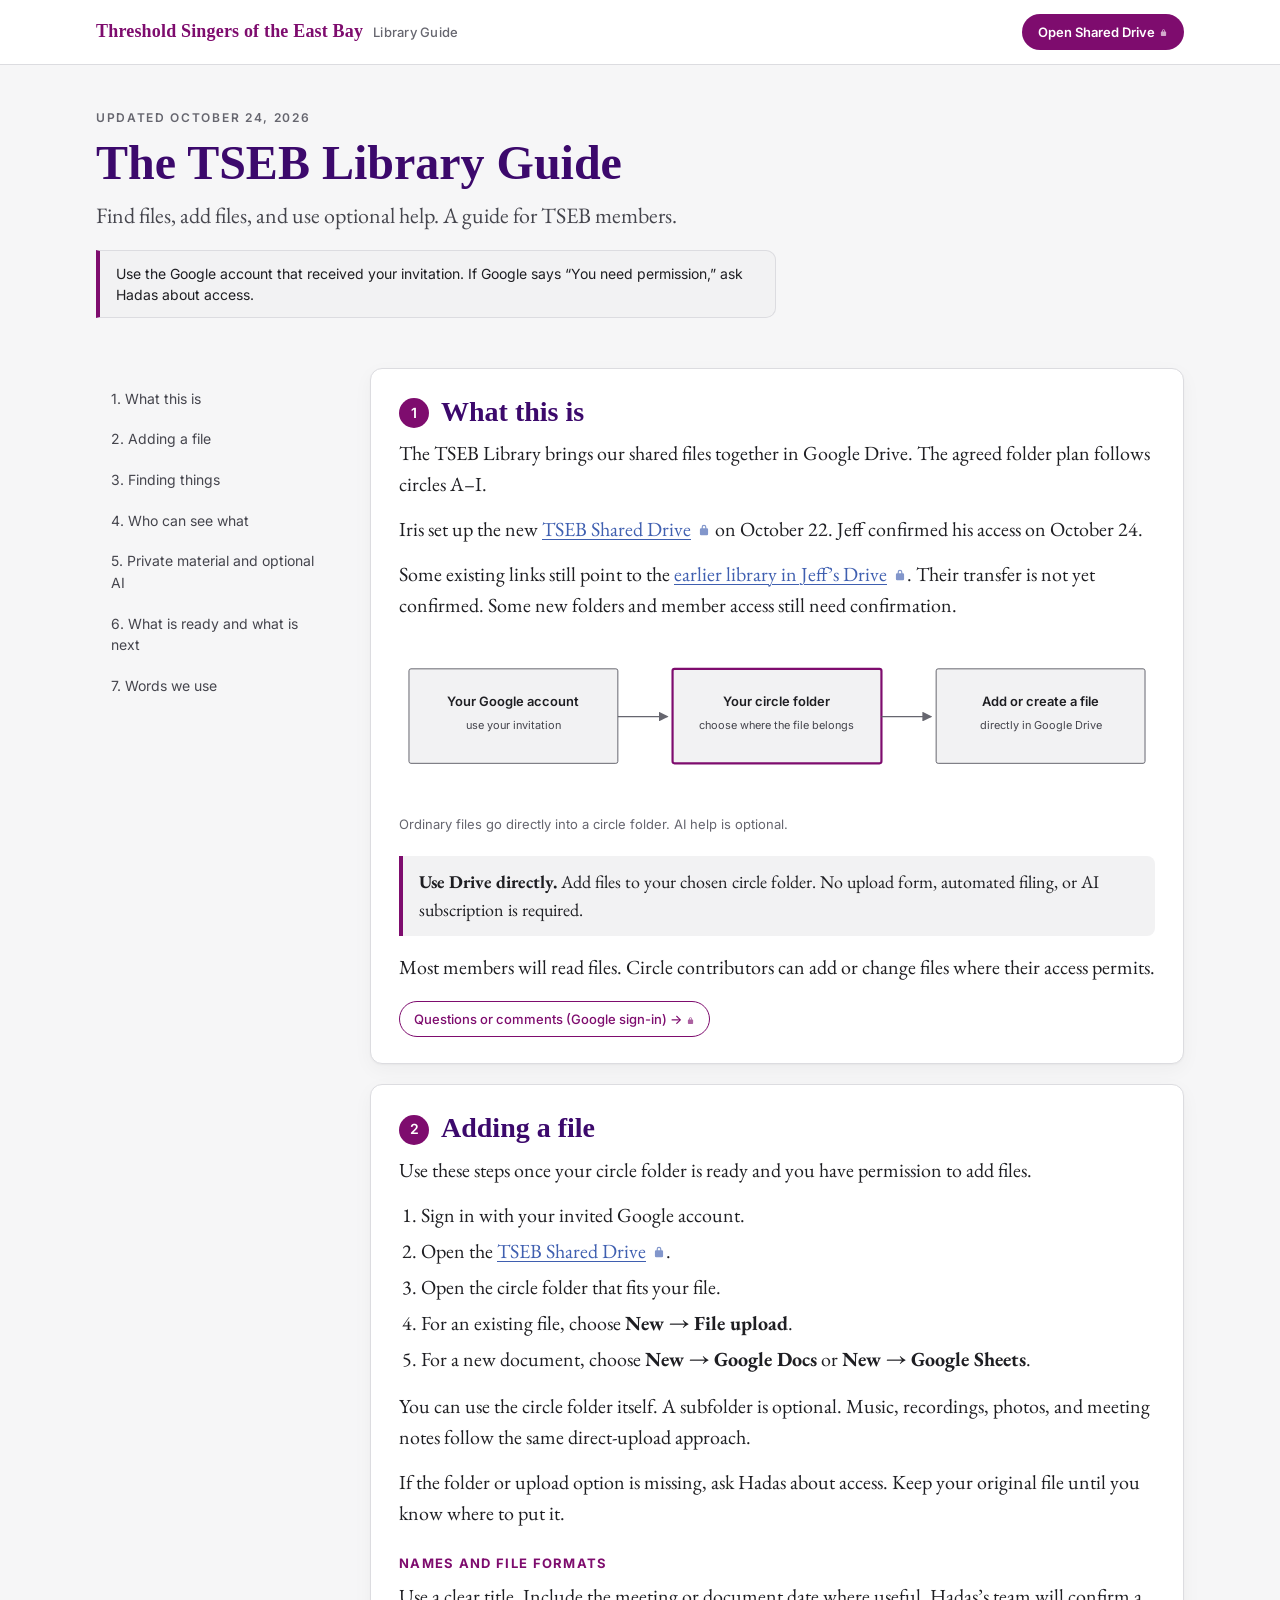
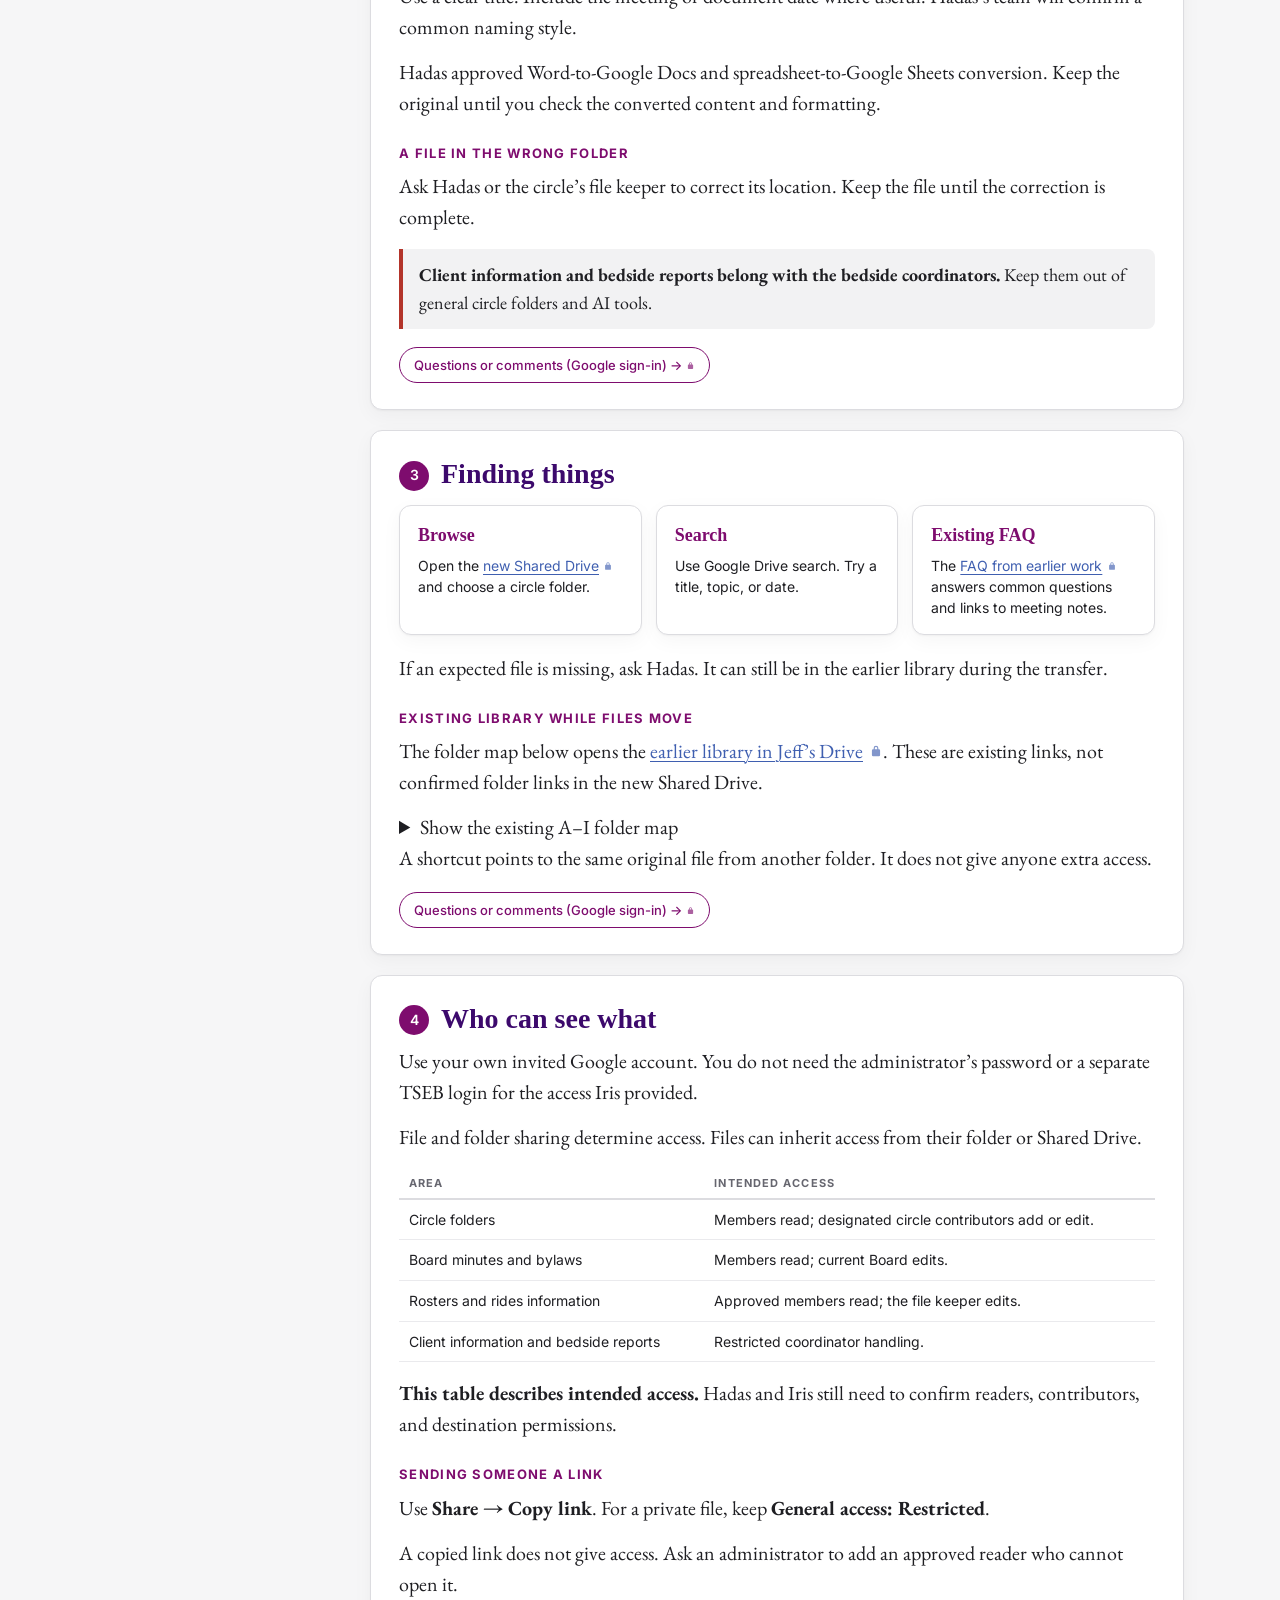
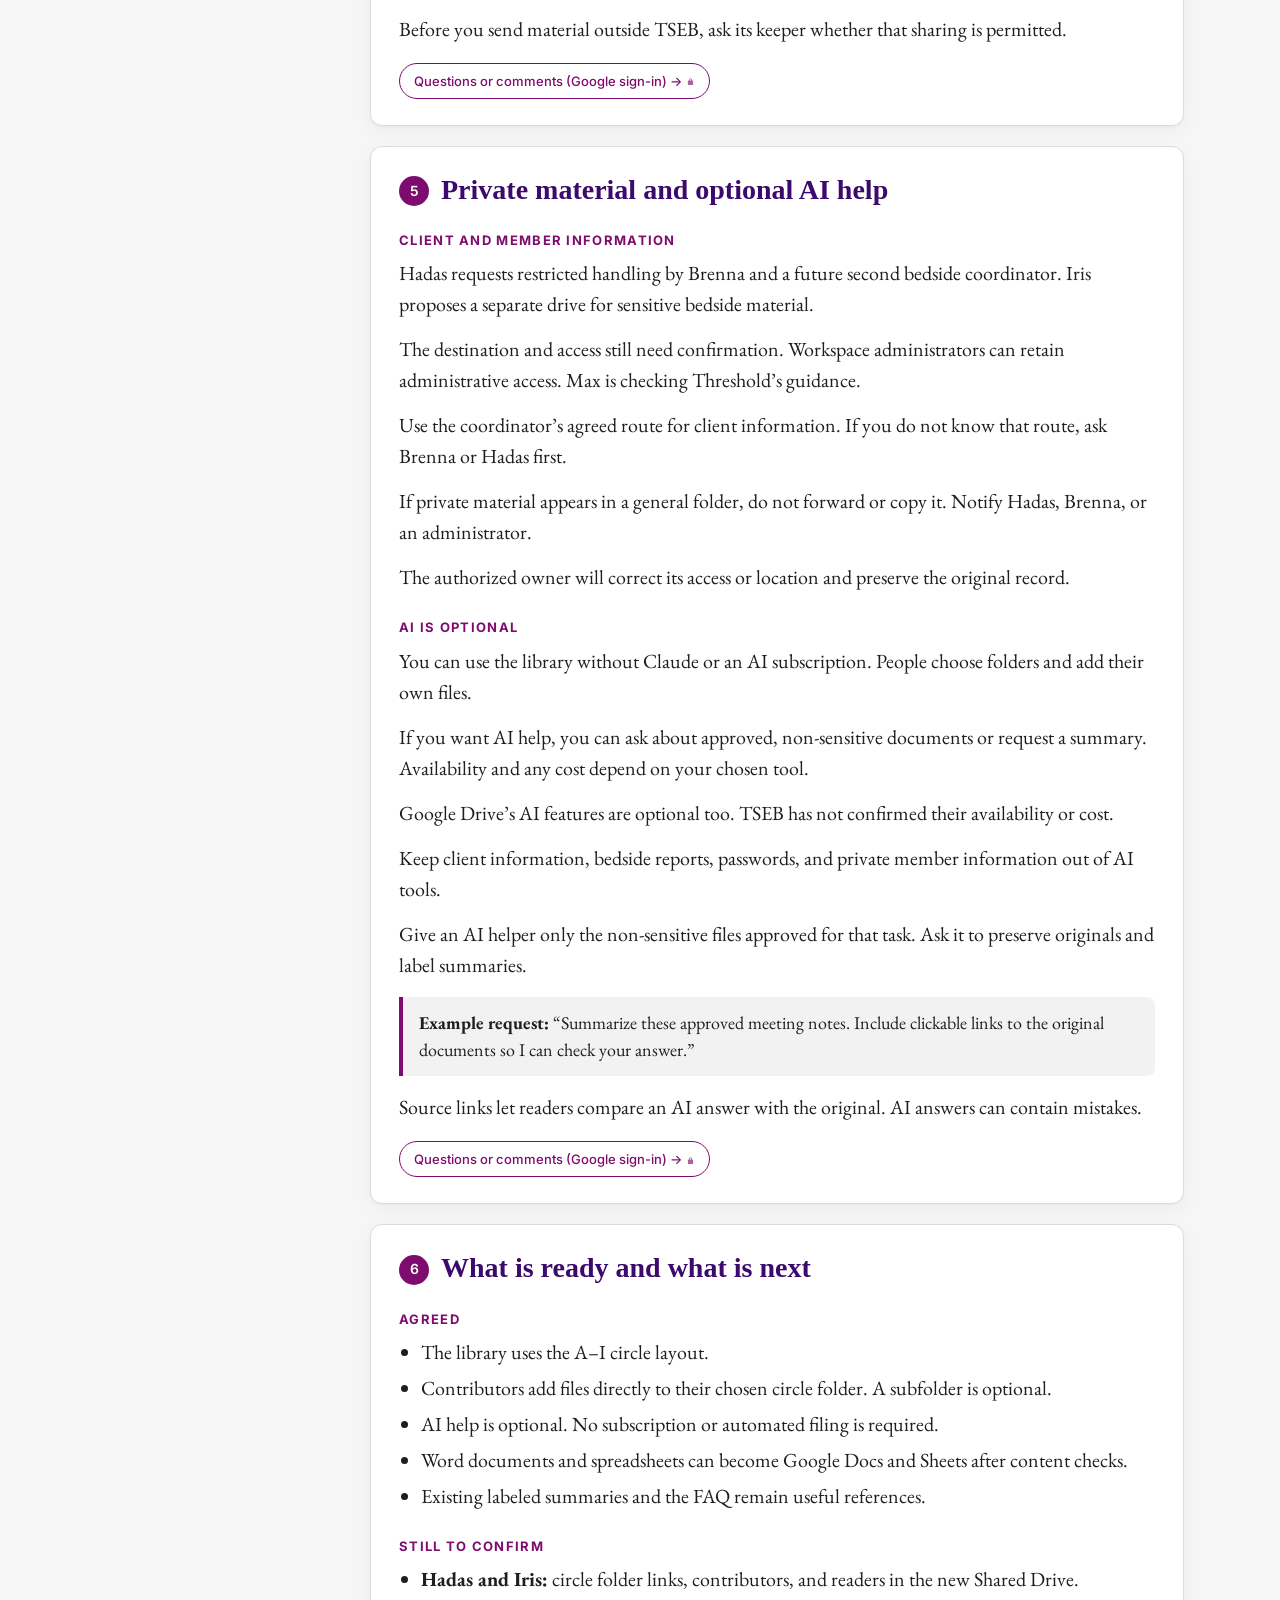
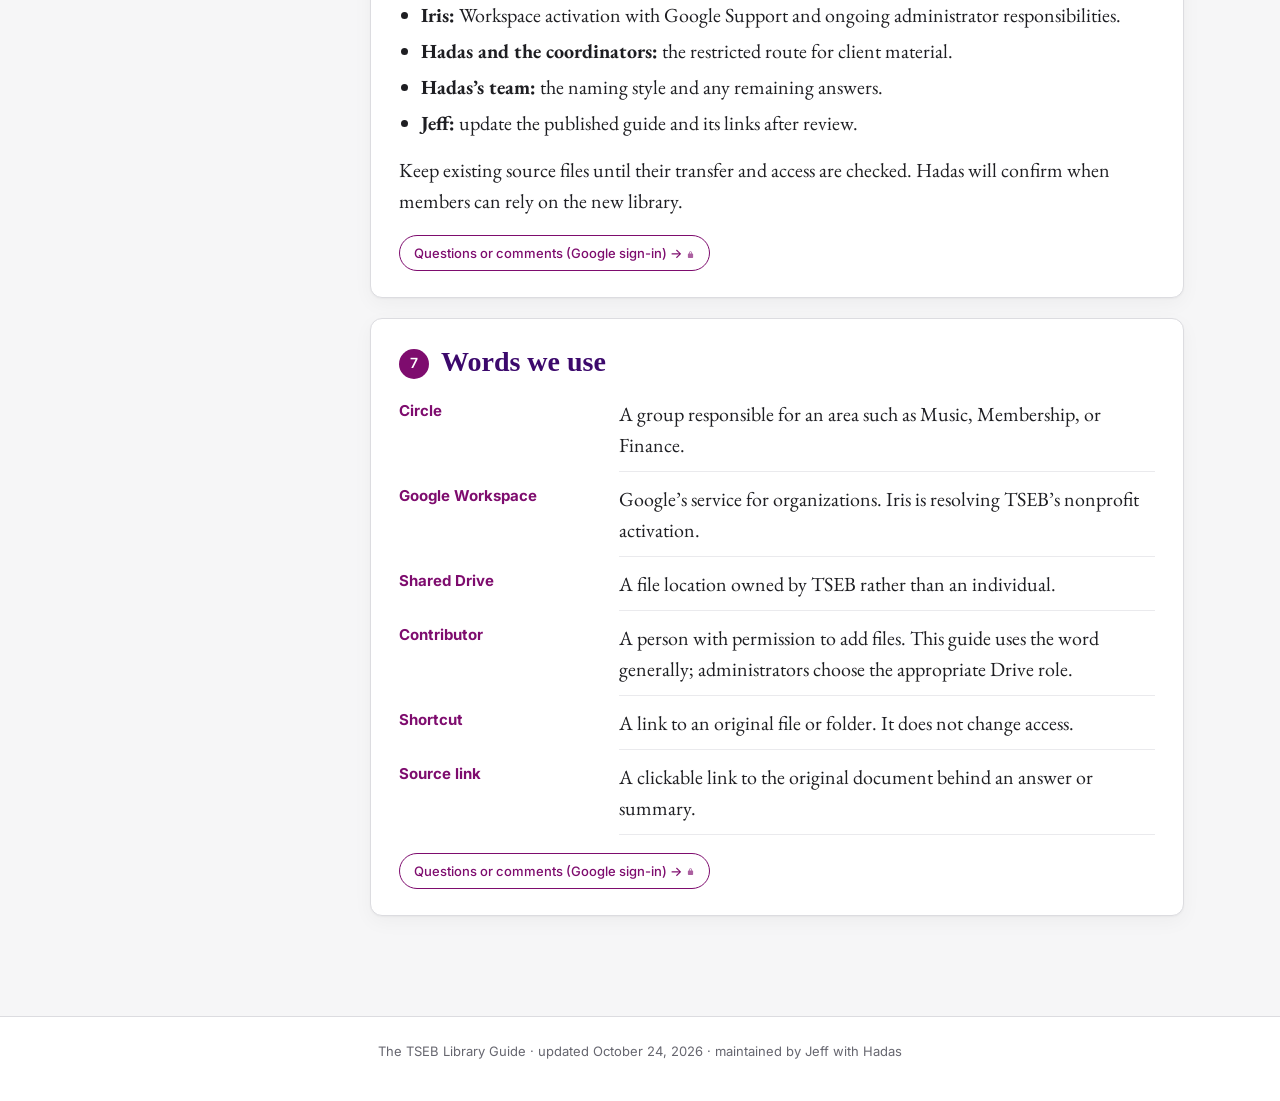
==== guide/index.html @ ace52e23 "docs: make TSEB library AI optional" ====
<!doctype html>
<html lang="en">
<head>
<meta charset="utf-8">
<meta name="viewport" content="width=device-width, initial-scale=1">
<title>The TSEB Library Guide</title>
<meta name="description" content="How the Threshold Singers of the East Bay file library is organized, shared and looked after. Plain-English guide for volunteers.">
<meta name="theme-color" content="#7E0C6E">
<link rel="preconnect" href="https://fonts.googleapis.com">
<link rel="preconnect" href="https://fonts.gstatic.com" crossorigin>
<link href="https://fonts.googleapis.com/css2?family=EB+Garamond:ital,wght@0,400;0,500;0,600;1,400&family=Inter:wght@400;500;600;700&display=swap" rel="stylesheet">
<style>
:root{
  --paper:#F6F6F7; --card:#FFFFFF; --paper-2:#F2F2F3; --paper-3:#E6E6E9;
  --ink:#1E1E22; --ink-soft:#45454D; --ink-faint:#66666F; --title:#3C096C;
  --rule:#DCDCE0; --rule-soft:#EAEAED;
  --accent:#7E0C6E; --accent-deep:#3C096C; --on-accent:#FFFFFF;
  --link:#3F5FB0; --warning:#B3342A;
  --sage:#3F6B4C; --amber:#8A6418; --blue:#4A66A8;
  --head:'Georgia','Times New Roman',serif; --body:'EB Garamond',Garamond,Georgia,serif; --sans:'Inter',system-ui,sans-serif;
  --mono:ui-monospace,SFMono-Regular,Menlo,Consolas,monospace;
  --shadow:0 1px 2px rgba(0,0,0,.04),0 6px 20px rgba(0,0,0,.04);
}
@media (prefers-color-scheme: dark){
  :root:not([data-theme="light"]){
    --paper:#121214; --card:#1B1B1E; --paper-2:#242428; --paper-3:#2E2E33;
    --ink:#ECECEE; --ink-soft:#C6C6CC; --ink-faint:#9E9EA7; --title:#EBC3E3;
    --rule:#36363C; --rule-soft:#2A2A2F;
    --accent:#D68AC9; --accent-deep:#EBB5E2; --on-accent:#121214;
    --link:#9DB5F0; --warning:#F08A7E;
    --sage:#8FB79B; --amber:#E0B565; --blue:#9DB5F0;
    --shadow:0 1px 2px rgba(0,0,0,.3),0 6px 20px rgba(0,0,0,.25);
  }
}
*{box-sizing:border-box}
html{scroll-behavior:smooth}
body{margin:0;background:var(--paper);color:var(--ink);font-family:var(--body);font-size:20px;line-height:1.55}
a{color:var(--link);text-underline-offset:3px;text-decoration-thickness:1px}
a:hover{color:var(--accent)}
header.top{background:var(--card);border-bottom:1px solid var(--rule)}
.bar{max-width:1120px;margin:0 auto;padding:14px 16px;display:flex;align-items:center;justify-content:space-between;gap:12px}
.mark{font-family:var(--head);font-weight:700;font-size:18px;color:var(--accent);letter-spacing:.01em}
.mark span{font-family:var(--sans);font-weight:500;font-size:13px;color:var(--ink-faint);margin-left:10px;letter-spacing:.02em}
.pillbtn{white-space:nowrap;font-family:var(--sans);font-size:13px;font-weight:600;color:var(--on-accent)!important;background:var(--accent);padding:8px 16px;border-radius:50px;text-decoration:none}
.pillbtn:hover{background:var(--accent-deep)}
.hero{max-width:1120px;margin:0 auto;padding:44px 16px 34px}
.eyebrow{font-family:var(--sans);font-size:12px;letter-spacing:.14em;text-transform:uppercase;color:var(--ink-faint);font-weight:600}
h1{font-family:var(--head);font-weight:700;font-size:clamp(32px,5.5vw,48px);margin:8px 0 10px;line-height:1.12;color:var(--title)}
.lede{font-size:22px;color:var(--ink-soft);max-width:660px;margin:0}
.wrap{max-width:1120px;margin:0 auto;padding:0 16px;display:grid;grid-template-columns:minmax(0,1fr);gap:28px}
@media (min-width:960px){.wrap{grid-template-columns:230px minmax(0,1fr);gap:44px}}
nav.toc{font-family:var(--sans);font-size:14px}
@media (min-width:960px){nav.toc{position:sticky;top:20px;align-self:start;padding-top:8px}}
nav.toc ol{list-style:none;margin:0;padding:0}
nav.toc li a{display:block;padding:7px 12px;color:var(--ink-soft);text-decoration:none;border-radius:6px;border-left:3px solid transparent}
nav.toc li a:hover{background:var(--paper-2);color:var(--accent)}
main{min-width:0;padding-bottom:80px}
section{background:var(--card);border:1px solid var(--rule);border-radius:12px;padding:26px 28px 14px;margin:0 0 20px;box-shadow:var(--shadow)}
@media (max-width:600px){section{padding:20px 18px 10px}}
h2{font-family:var(--head);font-weight:700;font-size:28px;margin:0 0 10px;line-height:1.2;color:var(--title)}
h2 .num{display:inline-flex;align-items:center;justify-content:center;width:30px;height:30px;border-radius:50%;background:var(--accent);color:var(--on-accent);font-family:var(--sans);font-size:14px;font-weight:600;margin-right:12px;vertical-align:3px}
h3{font-family:var(--sans);font-size:13px;letter-spacing:.1em;text-transform:uppercase;color:var(--accent);margin:24px 0 8px;font-weight:700}
p{margin:0 0 14px}
ul,ol.steps{margin:0 0 16px;padding-left:22px}
li{margin:5px 0}
b{color:var(--ink)}
.note{background:var(--paper-2);border-left:4px solid var(--accent);border-radius:0 8px 8px 0;padding:12px 16px;margin:16px 0;font-size:18px}
.note.warn{border-left-color:var(--warning);background:var(--paper-2)}
.signin{font-family:var(--sans);font-size:14px;line-height:1.5;background:var(--paper-2);border:1px solid var(--rule);border-left:4px solid var(--accent);border-radius:0 10px 10px 0;padding:12px 16px;margin:16px 0}
.signin b{color:var(--accent)}
.hero .signin{max-width:680px}
.feedback{font-family:var(--sans);font-size:13px;margin:18px 0 12px}
.feedback a{display:inline-block;border:1px solid var(--accent);padding:7px 14px;border-radius:50px;text-decoration:none;color:var(--accent);background:transparent;font-weight:500}
.feedback a:hover{background:var(--accent);color:var(--on-accent)}
figure{margin:18px 0 22px}
figure svg{width:100%;height:auto;display:block}
figcaption{font-family:var(--sans);font-size:13px;color:var(--ink-faint);margin-top:6px}
svg .box{fill:var(--paper-2);stroke:var(--ink-faint);stroke-width:1}
svg .box.accent{fill:var(--paper-2);stroke:var(--accent);stroke-width:2.2}
svg .box.lock{fill:var(--paper-2);stroke:var(--warning);stroke-width:2}
svg .box.future{fill:var(--card);stroke:var(--ink-faint);stroke-dasharray:5 4}
svg .t{font-family:var(--sans);font-size:13px;fill:var(--ink)}
svg .t.b{font-weight:600}
svg .t.s{font-size:11px;fill:var(--ink-soft)}
svg .line{stroke:var(--ink-faint);stroke-width:1.4;fill:none}
svg .line.dash{stroke-dasharray:4 4}
svg .arrowhead{fill:var(--ink-faint)}
.table-wrap{overflow-x:auto;margin:10px 0 16px}
table{border-collapse:collapse;width:100%;font-family:var(--sans);font-size:14px;min-width:520px}
th{text-align:left;font-size:11px;letter-spacing:.1em;text-transform:uppercase;color:var(--ink-faint);border-bottom:2px solid var(--rule);padding:8px 10px 6px;font-weight:700}
td{border-bottom:1px solid var(--rule-soft);padding:9px 10px;vertical-align:top}
.pill{display:inline-block;font-family:var(--sans);font-size:11px;font-weight:600;padding:3px 10px;border-radius:999px;background:var(--paper-2);border:1px solid currentColor;white-space:nowrap}
.pill.done{color:var(--sage)} .pill.open{color:var(--amber)} .pill.next{color:var(--blue)}
.cards{display:grid;grid-template-columns:repeat(auto-fill,minmax(220px,1fr));gap:14px;margin:14px 0 18px}
.card{border:1px solid var(--rule);background:var(--card);padding:16px 18px;border-radius:12px;font-family:var(--sans);font-size:14px;line-height:1.5;box-shadow:var(--shadow)}
.card b{display:block;font-family:var(--head);font-weight:700;font-size:18px;margin-bottom:6px;color:var(--accent)}
.card a{word-break:break-word}
dl.gloss{margin:0;display:grid;grid-template-columns:1fr;gap:2px 20px}
@media (min-width:700px){dl.gloss{grid-template-columns:200px 1fr}}
dl.gloss dt{font-family:var(--sans);font-weight:700;font-size:15px;padding-top:10px;color:var(--accent)}
dl.gloss dd{margin:0;padding:0 0 10px;border-bottom:1px solid var(--rule-soft)}
@media (min-width:700px){dl.gloss dd{padding-top:10px}}
.fmap{list-style:none;padding:0;margin:0 0 16px}
.fmap li{padding:10px 0;border-bottom:1px solid var(--rule-soft)}
.fmap .kids{font-family:var(--sans);font-size:13px;color:var(--ink-faint);margin-top:5px;line-height:1.8}
@media (max-width:959px){.mark span{display:none}nav.toc ol{display:flex;gap:6px;overflow-x:auto;padding-bottom:6px}nav.toc li a{white-space:nowrap;border:1px solid var(--rule);background:var(--card);border-radius:50px;padding:6px 14px}}
footer{border-top:1px solid var(--rule);background:var(--card);padding:24px 16px 40px;text-align:center;font-family:var(--sans);font-size:13px;color:var(--ink-faint)}
a[href*="drive.google.com"]::after,a[href*="docs.google.com"]::after{content:"";display:inline-block;width:.72em;height:.72em;margin-left:.3em;vertical-align:-.04em;background:currentColor;opacity:.65;-webkit-mask:url("data:image/svg+xml,%3Csvg xmlns='http://www.w3.org/2000/svg' viewBox='0 0 24 24'%3E%3Cpath d='M17 9h-1V7a4 4 0 0 0-8 0v2H7a2 2 0 0 0-2 2v8a2 2 0 0 0 2 2h10a2 2 0 0 0 2-2v-8a2 2 0 0 0-2-2zm-7-2a2 2 0 0 1 4 0v2h-4V7z'/%3E%3C/svg%3E") center/contain no-repeat;mask:url("data:image/svg+xml,%3Csvg xmlns='http://www.w3.org/2000/svg' viewBox='0 0 24 24'%3E%3Cpath d='M17 9h-1V7a4 4 0 0 0-8 0v2H7a2 2 0 0 0-2 2v8a2 2 0 0 0 2 2h10a2 2 0 0 0 2-2v-8a2 2 0 0 0-2-2zm-7-2a2 2 0 0 1 4 0v2h-4V7z'/%3E%3C/svg%3E") center/contain no-repeat}
.feedback a:hover::after{opacity:1}
details.script{border:1px solid var(--rule);border-left:4px solid var(--accent);border-radius:0 10px 10px 0;background:var(--paper-2);margin:12px 0 18px;font-family:var(--sans);font-size:15px;line-height:1.55}
details.script summary{cursor:pointer;padding:12px 16px;font-weight:600;color:var(--accent)}
details.script[open] summary{border-bottom:1px solid var(--rule)}
details.script .in{padding:4px 16px 14px}
details.script ol{padding-left:22px;margin:10px 0 14px}
.prompt{position:relative;background:var(--card);border:1px solid var(--rule);border-radius:8px;padding:14px 14px 12px;margin:8px 0 6px}
.prompt pre{margin:0;white-space:pre-wrap;word-wrap:break-word;font-family:var(--mono);font-size:13px;line-height:1.55;color:var(--ink)}
.copy{float:right;margin:0 0 6px 10px;font-family:var(--sans);font-size:12px;font-weight:600;color:var(--accent);background:transparent;border:1px solid var(--accent);border-radius:50px;padding:4px 12px;cursor:pointer}
.copy:hover{background:var(--accent);color:var(--on-accent)}
table{min-width:0}.draft-banner{background:var(--paper-2);border-bottom:2px solid var(--accent);padding:12px 16px;text-align:center;font-family:var(--sans);font-size:14px;line-height:1.5}
</style>
</head>
<body>
<header class="top"><div class="bar"><div class="mark">Threshold Singers of the East Bay<span>Library Guide</span></div><a class="pillbtn" href="https://drive.google.com/drive/folders/0AJCkSG7eGU1hUk9PVA">Open Shared Drive</a></div></header>
<div class="hero"><div class="eyebrow">Updated October 24, 2026</div><h1>The TSEB Library Guide</h1><p class="lede">Find files, add files, and use optional help. A guide for TSEB members.</p>
<p class="signin">Use the Google account that received your invitation. If Google says “You need permission,” ask Hadas about access.</p></div>
<div class="wrap"><nav class="toc" aria-label="Contents"><ol><li><a href="#what">1. What this is</a></li><li><a href="#add">2. Adding a file</a></li><li><a href="#find">3. Finding things</a></li><li><a href="#access">4. Who can see what</a></li><li><a href="#sensitive">5. Private material and optional AI</a></li><li><a href="#decisions">6. What is ready and what is next</a></li><li><a href="#words">7. Words we use</a></li></ol></nav><main>
<section id="what"><h2><span class="num">1</span>What this is</h2>
<p>The TSEB Library brings our shared files together in Google Drive. The agreed folder plan follows circles A–I.</p>
<p>Iris set up the new <a href="https://drive.google.com/drive/folders/0AJCkSG7eGU1hUk9PVA">TSEB Shared Drive</a> on October 22. Jeff confirmed his access on October 24.</p>
<p>Some existing links still point to the <a href="https://drive.google.com/drive/folders/1wiXzm1CPQGpaUWhbvn0Ks03SD0EMzbuI">earlier library in Jeff’s Drive</a>. Their transfer is not yet confirmed. Some new folders and member access still need confirmation.</p>
<figure><svg viewBox="0 0 760 170" role="img" aria-labelledby="member-flow-title"><title id="member-flow-title">Sign in with your invited Google account, choose your circle folder, then add a file directly.</title>
<defs><marker id="flow-arrow" viewBox="0 0 10 10" refX="9" refY="5" markerWidth="7" markerHeight="7" orient="auto"><path d="M0,0 L10,5 L0,10 z" class="arrowhead"/></marker></defs>
<rect class="box" x="10" y="30" width="210" height="95" rx="2"/><text class="t b" x="115" y="67" text-anchor="middle">Your Google account</text><text class="t s" x="115" y="90" text-anchor="middle">use your invitation</text>
<path class="line" d="M220 78 L270 78" marker-end="url(#flow-arrow)"/>
<rect class="box accent" x="275" y="30" width="210" height="95" rx="2"/><text class="t b" x="380" y="67" text-anchor="middle">Your circle folder</text><text class="t s" x="380" y="90" text-anchor="middle">choose where the file belongs</text>
<path class="line" d="M485 78 L535 78" marker-end="url(#flow-arrow)"/>
<rect class="box" x="540" y="30" width="210" height="95" rx="2"/><text class="t b" x="645" y="67" text-anchor="middle">Add or create a file</text><text class="t s" x="645" y="90" text-anchor="middle">directly in Google Drive</text></svg>
<figcaption>Ordinary files go directly into a circle folder. AI help is optional.</figcaption></figure><div class="note"><b>Use Drive directly.</b> Add files to your chosen circle folder. No upload form, automated filing, or AI subscription is required.</div>
<p>Most members will read files. Circle contributors can add or change files where their access permits.</p>
<p class="feedback"><a href="https://docs.google.com/document/d/1DibIwgLgc12V3TPyRey9dV_jzhb4A3W62BdHbX6sdco/edit?tab=t.7llmhcqlfxnx">Questions or comments (Google sign-in) →</a></p></section><section id="add"><h2><span class="num">2</span>Adding a file</h2>
<p>Use these steps once your circle folder is ready and you have permission to add files.</p>
<ol class="steps"><li>Sign in with your invited Google account.</li><li>Open the <a href="https://drive.google.com/drive/folders/0AJCkSG7eGU1hUk9PVA">TSEB Shared Drive</a>.</li><li>Open the circle folder that fits your file.</li><li>For an existing file, choose <b>New → File upload</b>.</li><li>For a new document, choose <b>New → Google Docs</b> or <b>New → Google Sheets</b>.</li></ol>
<p>You can use the circle folder itself. A subfolder is optional. Music, recordings, photos, and meeting notes follow the same direct-upload approach.</p>
<p>If the folder or upload option is missing, ask Hadas about access. Keep your original file until you know where to put it.</p>
<h3>Names and file formats</h3><p>Use a clear title. Include the meeting or document date where useful. Hadas’s team will confirm a common naming style.</p>
<p>Hadas approved Word-to-Google Docs and spreadsheet-to-Google Sheets conversion. Keep the original until you check the converted content and formatting.</p>
<h3>A file in the wrong folder</h3><p>Ask Hadas or the circle’s file keeper to correct its location. Keep the file until the correction is complete.</p>
<div class="note warn"><b>Client information and bedside reports belong with the bedside coordinators.</b> Keep them out of general circle folders and AI tools.</div>
<p class="feedback"><a href="https://docs.google.com/document/d/1DibIwgLgc12V3TPyRey9dV_jzhb4A3W62BdHbX6sdco/edit?tab=t.zgen7h57se3p">Questions or comments (Google sign-in) →</a></p></section><section id="find"><h2><span class="num">3</span>Finding things</h2>
<div class="cards"><div class="card"><b>Browse</b>Open the <a href="https://drive.google.com/drive/folders/0AJCkSG7eGU1hUk9PVA">new Shared Drive</a> and choose a circle folder.</div><div class="card"><b>Search</b>Use Google Drive search. Try a title, topic, or date.</div><div class="card"><b>Existing FAQ</b>The <a href="https://docs.google.com/document/d/1sq5wHFshfHq9oZn7XgRyAP9HtceHcmR6ena47ZkvFms/edit">FAQ from earlier work</a> answers common questions and links to meeting notes.</div></div>
<p>If an expected file is missing, ask Hadas. It can still be in the earlier library during the transfer.</p>
<h3>Existing library while files move</h3><p>The folder map below opens the <a href="https://drive.google.com/drive/folders/1wiXzm1CPQGpaUWhbvn0Ks03SD0EMzbuI">earlier library in Jeff’s Drive</a>. These are existing links, not confirmed folder links in the new Shared Drive.</p>
<details><summary>Show the existing A–I folder map</summary><ul class="fmap">
  <li><a href="https://drive.google.com/drive/folders/1hkeiIVgQlSr75RXOYOpxT0qPDjnwWt1C"><b>A Quick links</b></a> — Roster, current rehearsal roles, rides, calendar.<div class="kids"><a href="https://drive.google.com/drive/folders/1hDI15Jz4vhw5_GOFv8UN29UTAmKJX6Zj">Current rehearsal roles</a>, <a href="https://drive.google.com/drive/folders/110x9J805cyCPJ5mtycw8v3qhDLUINs3n">Process for Becoming a Bedside Singer</a>, <a href="https://drive.google.com/drive/folders/1Qprzc9CBP8NmvtHljEeIfNNV6nXsmNBH">Rides to rehearsals</a>, <a href="https://drive.google.com/drive/folders/1mMXGk3rNmW2yUDEsXp1NWDq-ulsIE6nq">Roster</a></div></li>
  <li><a href="https://drive.google.com/drive/folders/1SEDtuGPIsVfyPe_wb26kTDcNuoHAFV9r"><b>B Threshold Leadership Circle</b></a> — TLC meetings, planning, governance.<div class="kids"><a href="https://drive.google.com/drive/folders/1obTNZWgc5J0L3MQvLhCzsFh5wQNnM-MV">Meeting Agendas and Minutes</a>, <a href="https://drive.google.com/drive/folders/1RFUOqQv97BrX8UJbXi5wSYweR8s_vMZW">Strategic planning</a></div></li>
  <li><a href="https://drive.google.com/drive/folders/18JvNEy-C6QmsKCBuvy05JJItjjlHqypJ"><b>C Communications Circle</b></a> — Outreach, website, file-sharing project, reports.<div class="kids"><a href="https://drive.google.com/drive/folders/1Q7xLaYqfpaUXDp6L5oyiZ7pprbKqrUiQ">Circle Meeting Agendas and Minutes</a>, <a href="https://drive.google.com/drive/folders/1NwXoaBkL5h_ao_VJfpSLY9TFhEdxIg4g">Circle membership</a>, <a href="https://drive.google.com/drive/folders/1rEDsIvMxsL2QHot2-KBYWikl5HGVOZIT">Internal Communication</a>, <a href="https://drive.google.com/drive/folders/19KUlqJudMxXfQA6GoVmL70zrw-Bh7cxO">Reports</a>, <a href="https://drive.google.com/drive/folders/1RGSF-q-AImu_BA5vYJdWnwnV-oja2bso">Team File-Sharing Project</a>, <a href="https://drive.google.com/drive/folders/1EUMGYcpuIiiWhUfK0eVXVETBeKQlst04">Team Outreach</a>, <a href="https://drive.google.com/drive/folders/1WNmNoh2ah8BkebIqvV6Vf4qIqumhm80-">Team Web site revision</a></div></li>
  <li><a href="https://drive.google.com/drive/folders/1zOoHl3DoAhuC_cF0UGfSLdV2p0R6LAaZ"><b>D Finance Circle</b></a> — Budgets and finance reports by year.<div class="kids"><a href="https://drive.google.com/drive/folders/1Rd5Sl0G-wCS8C2guN44SCF-2a5ayvn9j">Budgets</a>, <a href="https://drive.google.com/drive/folders/1T1d25yxhqm3i9-Oe7-VhqNLfM4vf4YaK">Circle Meeting Agendas and Minutes</a>, <a href="https://drive.google.com/drive/folders/1K6A-ykeB2o4nA8OK1TLzBQwiZPtY2PC5">Circle membership</a>, <a href="https://drive.google.com/drive/folders/1MvcpT1qmM_XDIA2XbjF4pXYpESkQGsJo">Finance reports</a></div></li>
  <li><a href="https://drive.google.com/drive/folders/1vmbwDPa-Op4EBg-a5n-I4Pb1txP2Q7RM"><b>E Membership Circle</b></a> — Newcomers and buddies, workshops, rosters, inclusivity, picnic.<div class="kids"><a href="https://drive.google.com/drive/folders/15EiOEsLbhCSgky0k2530zb2hQUTuSVPB">Accessibility Team</a>, <a href="https://drive.google.com/drive/folders/1NjZDiTDZ_BMzBw0OcOCfyO6gGNc18BPM">Community Building and Support Team</a>, <a href="https://drive.google.com/drive/folders/1QvItkryQG5dp5_eCHAQ3kC0fXUX-hR3r">Diversity Team</a>, <a href="https://drive.google.com/drive/folders/18nJP9k46tWDpvK8yQ3EhKPp6PFF7i1H6">Member names and email addresses</a>, <a href="https://drive.google.com/drive/folders/1NL6KOsuGcF2vyMIjSkM6eI4UDSX13ryk">Onboarding, Engagement and Retention Team</a>, <a href="https://drive.google.com/drive/folders/1QxuFV5ivFZsGti2smAromOzAcXjzzvxa">Picnic and Social Activities team</a>, <a href="https://drive.google.com/drive/folders/1bqjarMceLlcxyN5W6yQmI6UT8JWmbcvU">Singer Rosters</a>, <a href="https://drive.google.com/drive/folders/1hAXHiQ3OSvta0tNeSBD5_olnknJnbNeD">Workshop Team</a></div></li>
  <li><a href="https://drive.google.com/drive/folders/1q_GZLay5yZ_zkmW0wWw6GllI-9ArrThZ"><b>F Music Circle</b></a> — Songbook and recordings, rehearsal roles, bedside roles, meetings.<div class="kids"><a href="https://drive.google.com/drive/folders/1BgJMNPP0HACM5Qk2bUG6FkFRq7LWBKBL">Bedside singers and anchors</a>, <a href="https://drive.google.com/drive/folders/1E8f_q1tXu-sxsK3T8ll4cEBr1jyuOdiD">Circle Meeting Agendas and Minutes</a>, <a href="https://drive.google.com/drive/folders/1Z_vOpeuuUdj83j6DmyzBWmR2OFg-qSap">Circle membership</a>, <a href="https://drive.google.com/drive/folders/1TfpD1p5QECXYKLg619Ie8UvVv_P3blCS">Rehearsal Roles Signup</a>, <a href="https://drive.google.com/drive/folders/1ZRJrGuaUZ-6dw_65mO92M0d8PrWyxJ6s">Song repertoire</a></div></li>
  <li><a href="https://drive.google.com/drive/folders/1yzvmf1nTJl-g7JIbOhBPVyhkEN1YEM3A"><b>G Board of Directors</b></a> — Board minutes and bylaws.<div class="kids"><a href="https://drive.google.com/drive/folders/17c_Pf97la3CkgbR0m0_4hpIzd5I1HNqx">Meeting Agendas and Minutes</a>, <a href="https://drive.google.com/drive/folders/1TgtkEZO3MfSw1P4HpO0Yvty5u1E_KofH">TSEB Bylaws</a></div></li>
  <li><a href="https://drive.google.com/drive/folders/1BTik81VgfoJ4NotMxqF982_fbqLeEzuv"><b>H Archives</b></a> — Business meetings before 2026, history, superseded forms.<div class="kids"><a href="https://drive.google.com/drive/folders/1tfkgWhi3bBcI1-srwKYtZO_l1z6B9sVU">Governance pre-2026 (Business Meetings prior to 2026)</a>, <a href="https://drive.google.com/drive/folders/10LwWY_b0KwzNpYTlCzu8FD4HYKXH7yzC">History and press</a>, <a href="https://drive.google.com/drive/folders/1u3XFF6KkIPQX1_A3tiy-EjW0neDYbB0F">Superseded forms</a></div></li>
  <li><a href="https://drive.google.com/drive/folders/185fjByGWMXXvHDi7LyK2Ph5n9vf43Xb9"><b>I Photos</b></a> — Photos.</li>
  </ul></details>
<p>A shortcut points to the same original file from another folder. It does not give anyone extra access.</p>
<p class="feedback"><a href="https://docs.google.com/document/d/1DibIwgLgc12V3TPyRey9dV_jzhb4A3W62BdHbX6sdco/edit?tab=t.sywesztf0310">Questions or comments (Google sign-in) →</a></p></section><section id="access"><h2><span class="num">4</span>Who can see what</h2>
<p>Use your own invited Google account. You do not need the administrator’s password or a separate TSEB login for the access Iris provided.</p>
<p>File and folder sharing determine access. Files can inherit access from their folder or Shared Drive.</p>
<div class="table-wrap"><table><thead><tr><th>Area</th><th>Intended access</th></tr></thead><tbody>
<tr><td>Circle folders</td><td>Members read; designated circle contributors add or edit.</td></tr>
<tr><td>Board minutes and bylaws</td><td>Members read; current Board edits.</td></tr>
<tr><td>Rosters and rides information</td><td>Approved members read; the file keeper edits.</td></tr>
<tr><td>Client information and bedside reports</td><td>Restricted coordinator handling.</td></tr></tbody></table></div>
<p><b>This table describes intended access.</b> Hadas and Iris still need to confirm readers, contributors, and destination permissions.</p>
<h3>Sending someone a link</h3><p>Use <b>Share → Copy link</b>. For a private file, keep <b>General access: Restricted</b>.</p>
<p>A copied link does not give access. Ask an administrator to add an approved reader who cannot open it.</p>
<p>Before you send material outside TSEB, ask its keeper whether that sharing is permitted.</p>
<p class="feedback"><a href="https://docs.google.com/document/d/1DibIwgLgc12V3TPyRey9dV_jzhb4A3W62BdHbX6sdco/edit?tab=t.hy5jbo3kj4pp">Questions or comments (Google sign-in) →</a></p></section><section id="sensitive"><h2><span class="num">5</span>Private material and optional AI help</h2>
<h3>Client and member information</h3><p>Hadas requests restricted handling by Brenna and a future second bedside coordinator. Iris proposes a separate drive for sensitive bedside material.</p>
<p>The destination and access still need confirmation. Workspace administrators can retain administrative access. Max is checking Threshold’s guidance.</p>
<p>Use the coordinator’s agreed route for client information. If you do not know that route, ask Brenna or Hadas first.</p>
<p>If private material appears in a general folder, do not forward or copy it. Notify Hadas, Brenna, or an administrator.</p>
<p>The authorized owner will correct its access or location and preserve the original record.</p>
<h3>AI is optional</h3><p>You can use the library without Claude or an AI subscription. People choose folders and add their own files.</p>
<p>If you want AI help, you can ask about approved, non-sensitive documents or request a summary. Availability and any cost depend on your chosen tool.</p>
<p>Google Drive’s AI features are optional too. TSEB has not confirmed their availability or cost.</p>
<p>Keep client information, bedside reports, passwords, and private member information out of AI tools.</p>
<p>Give an AI helper only the non-sensitive files approved for that task. Ask it to preserve originals and label summaries.</p>
<div class="note"><b>Example request:</b> “Summarize these approved meeting notes. Include clickable links to the original documents so I can check your answer.”</div>
<p>Source links let readers compare an AI answer with the original. AI answers can contain mistakes.</p>
<p class="feedback"><a href="https://docs.google.com/document/d/1DibIwgLgc12V3TPyRey9dV_jzhb4A3W62BdHbX6sdco/edit?tab=t.631bn1122er1">Questions or comments (Google sign-in) →</a></p></section><section id="decisions"><h2><span class="num">6</span>What is ready and what is next</h2>
<h3>Agreed</h3><ul><li>The library uses the A–I circle layout.</li><li>Contributors add files directly to their chosen circle folder. A subfolder is optional.</li><li>AI help is optional. No subscription or automated filing is required.</li><li>Word documents and spreadsheets can become Google Docs and Sheets after content checks.</li><li>Existing labeled summaries and the FAQ remain useful references.</li></ul>
<h3>Still to confirm</h3><ul><li><b>Hadas and Iris:</b> circle folder links, contributors, and readers in the new Shared Drive.</li><li><b>Iris:</b> Workspace activation with Google Support and ongoing administrator responsibilities.</li><li><b>Hadas and the coordinators:</b> the restricted route for client material.</li><li><b>Hadas’s team:</b> the naming style and any remaining answers.</li><li><b>Jeff:</b> update the published guide and its links after review.</li></ul>
<p>Keep existing source files until their transfer and access are checked. Hadas will confirm when members can rely on the new library.</p>
<p class="feedback"><a href="https://docs.google.com/document/d/1DibIwgLgc12V3TPyRey9dV_jzhb4A3W62BdHbX6sdco/edit?tab=t.wdueixjp9kmw">Questions or comments (Google sign-in) →</a></p></section><section id="words"><h2><span class="num">7</span>Words we use</h2>
<dl class="gloss"><dt>Circle</dt><dd>A group responsible for an area such as Music, Membership, or Finance.</dd><dt>Google Workspace</dt><dd>Google’s service for organizations. Iris is resolving TSEB’s nonprofit activation.</dd><dt>Shared Drive</dt><dd>A file location owned by TSEB rather than an individual.</dd><dt>Contributor</dt><dd>A person with permission to add files. This guide uses the word generally; administrators choose the appropriate Drive role.</dd><dt>Shortcut</dt><dd>A link to an original file or folder. It does not change access.</dd><dt>Source link</dt><dd>A clickable link to the original document behind an answer or summary.</dd></dl>
<p class="feedback"><a href="https://docs.google.com/document/d/1DibIwgLgc12V3TPyRey9dV_jzhb4A3W62BdHbX6sdco/edit?tab=t.a5m5gb2fqja9">Questions or comments (Google sign-in) →</a></p></section>
</main></div><footer>The TSEB Library Guide · updated October 24, 2026 · maintained by Jeff with Hadas</footer></body></html>
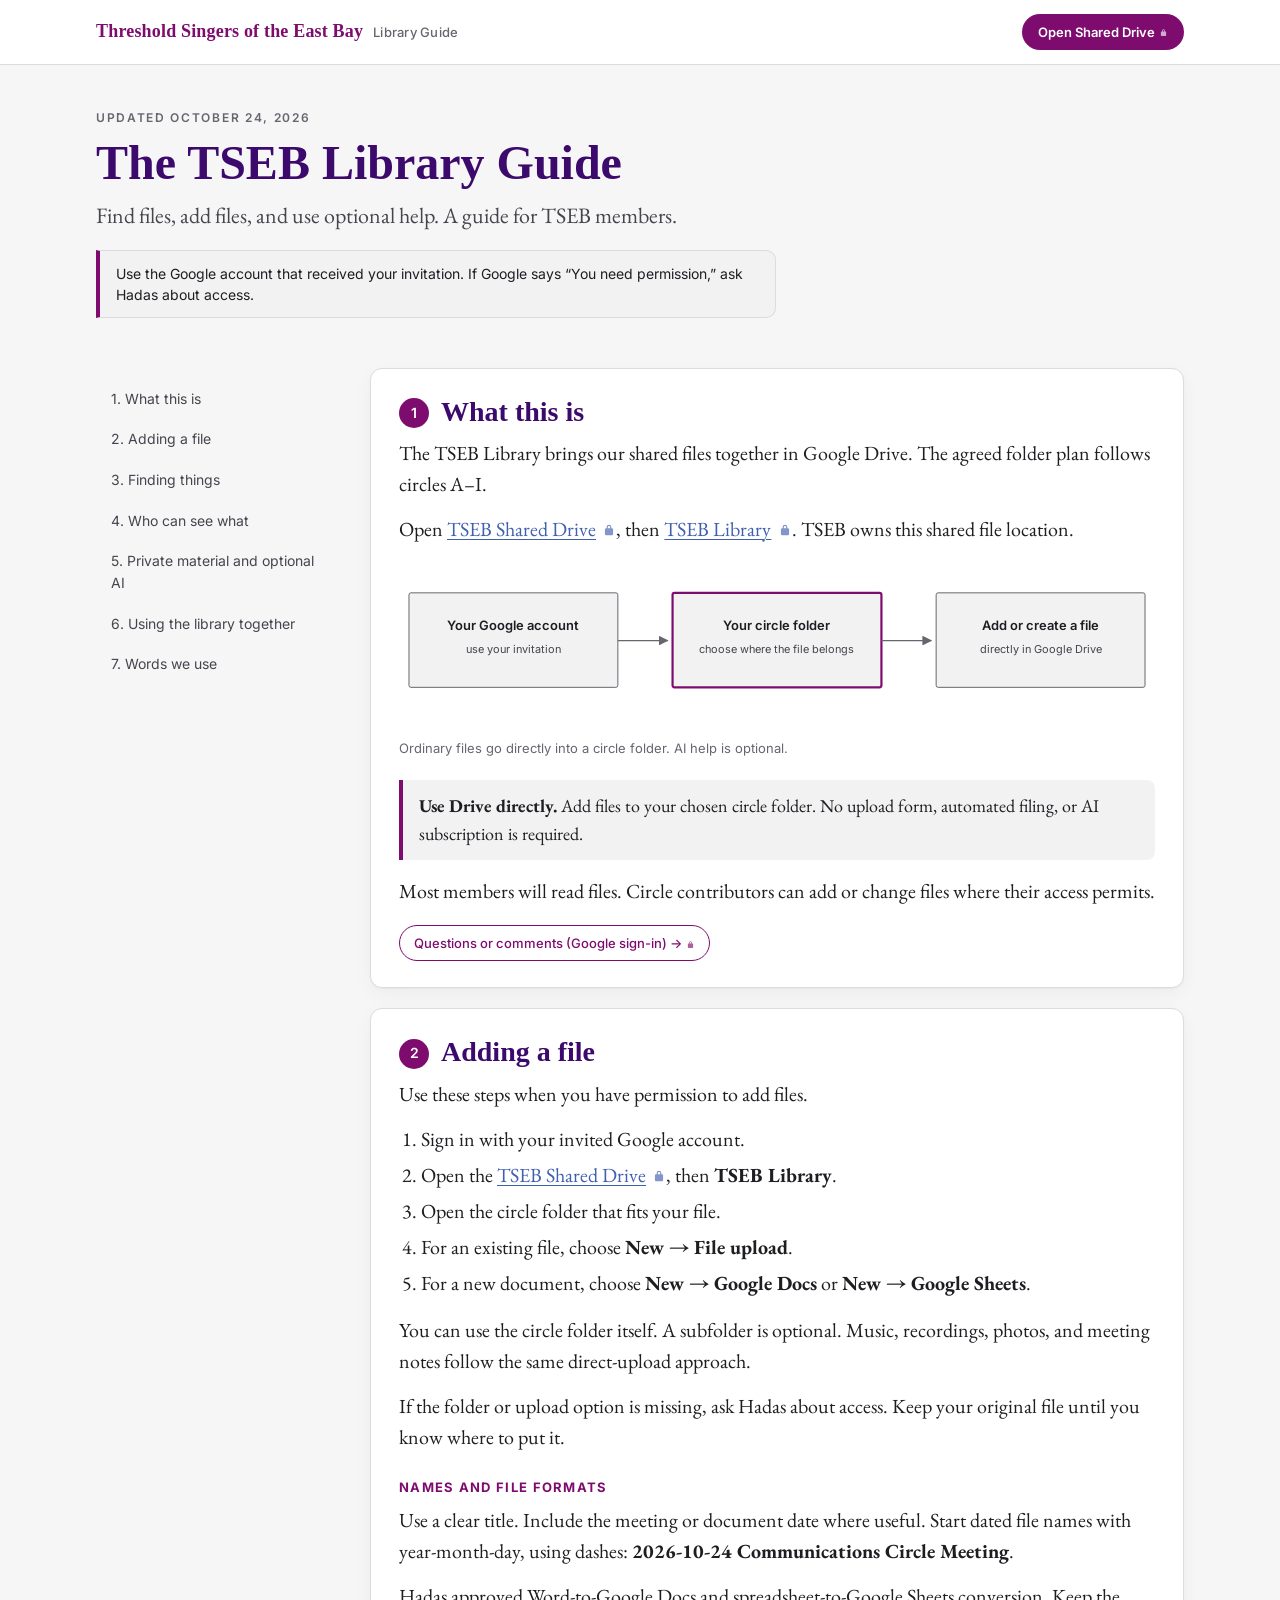
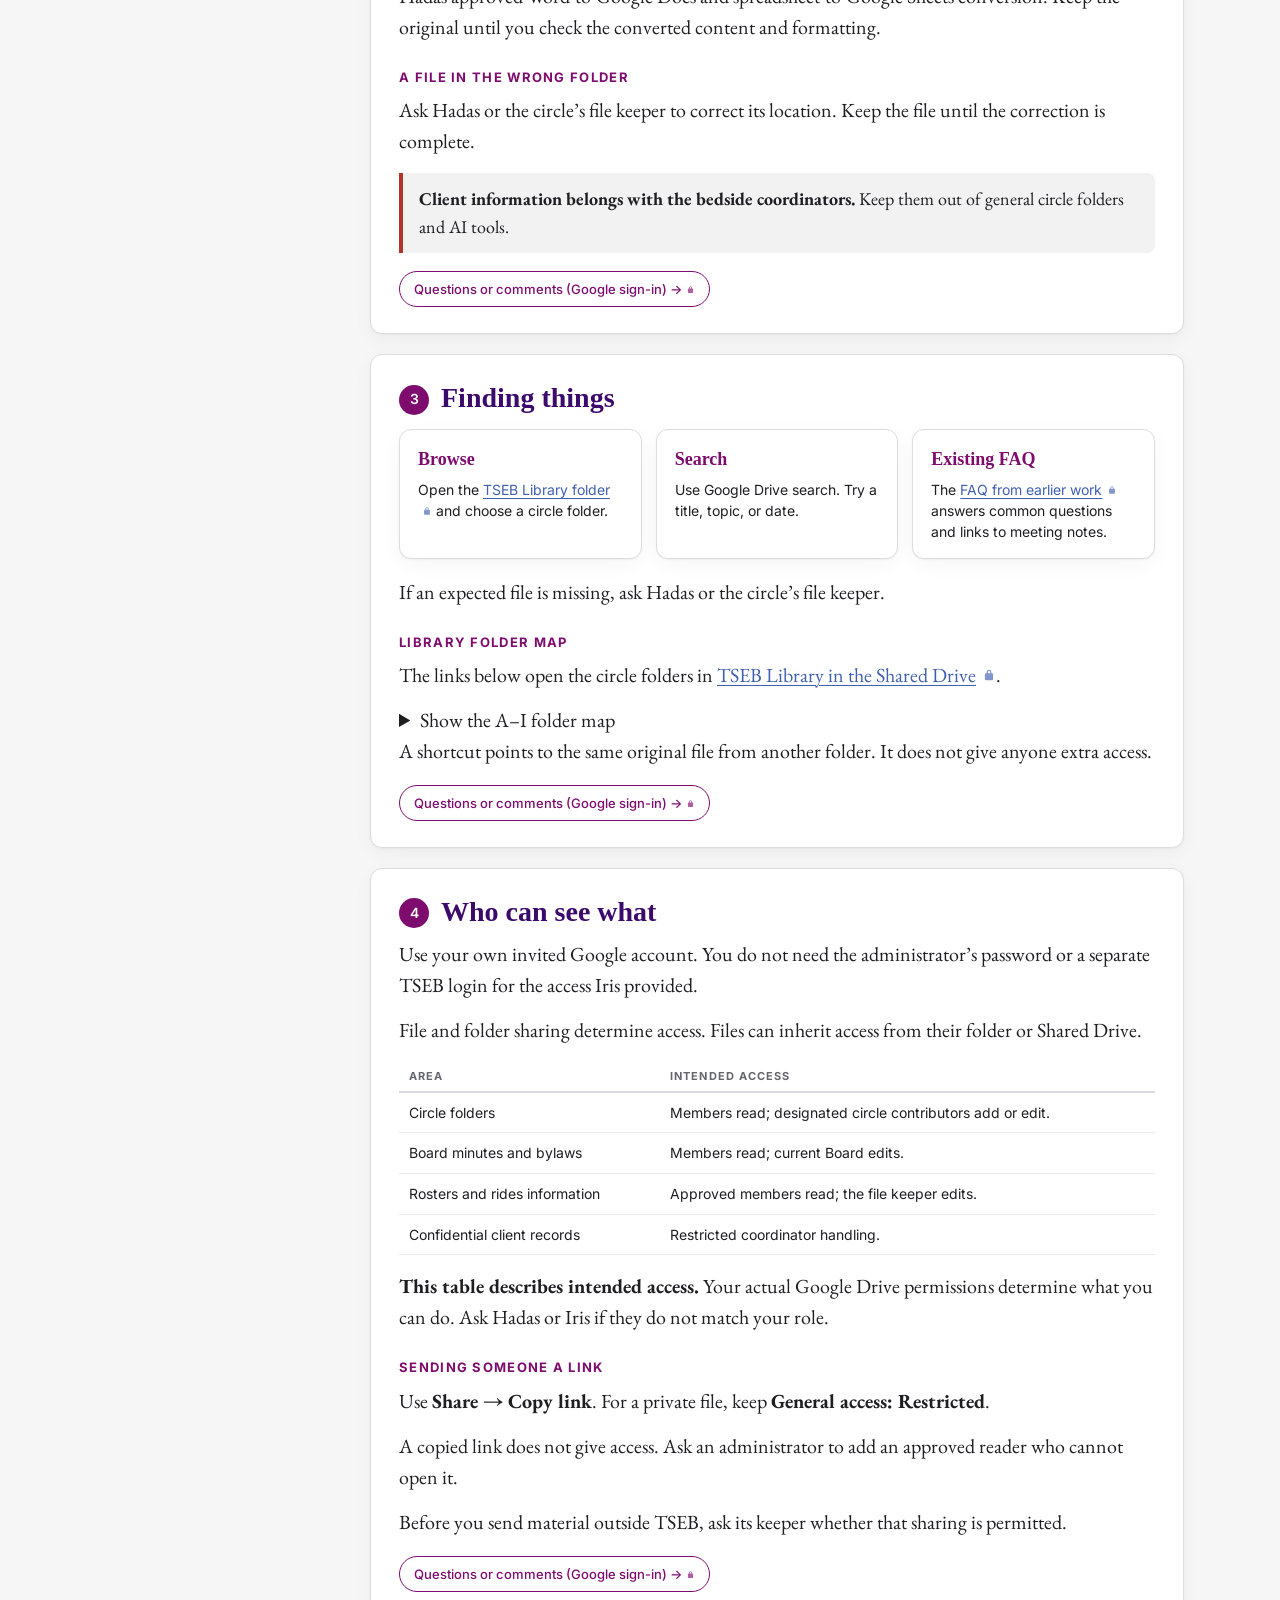
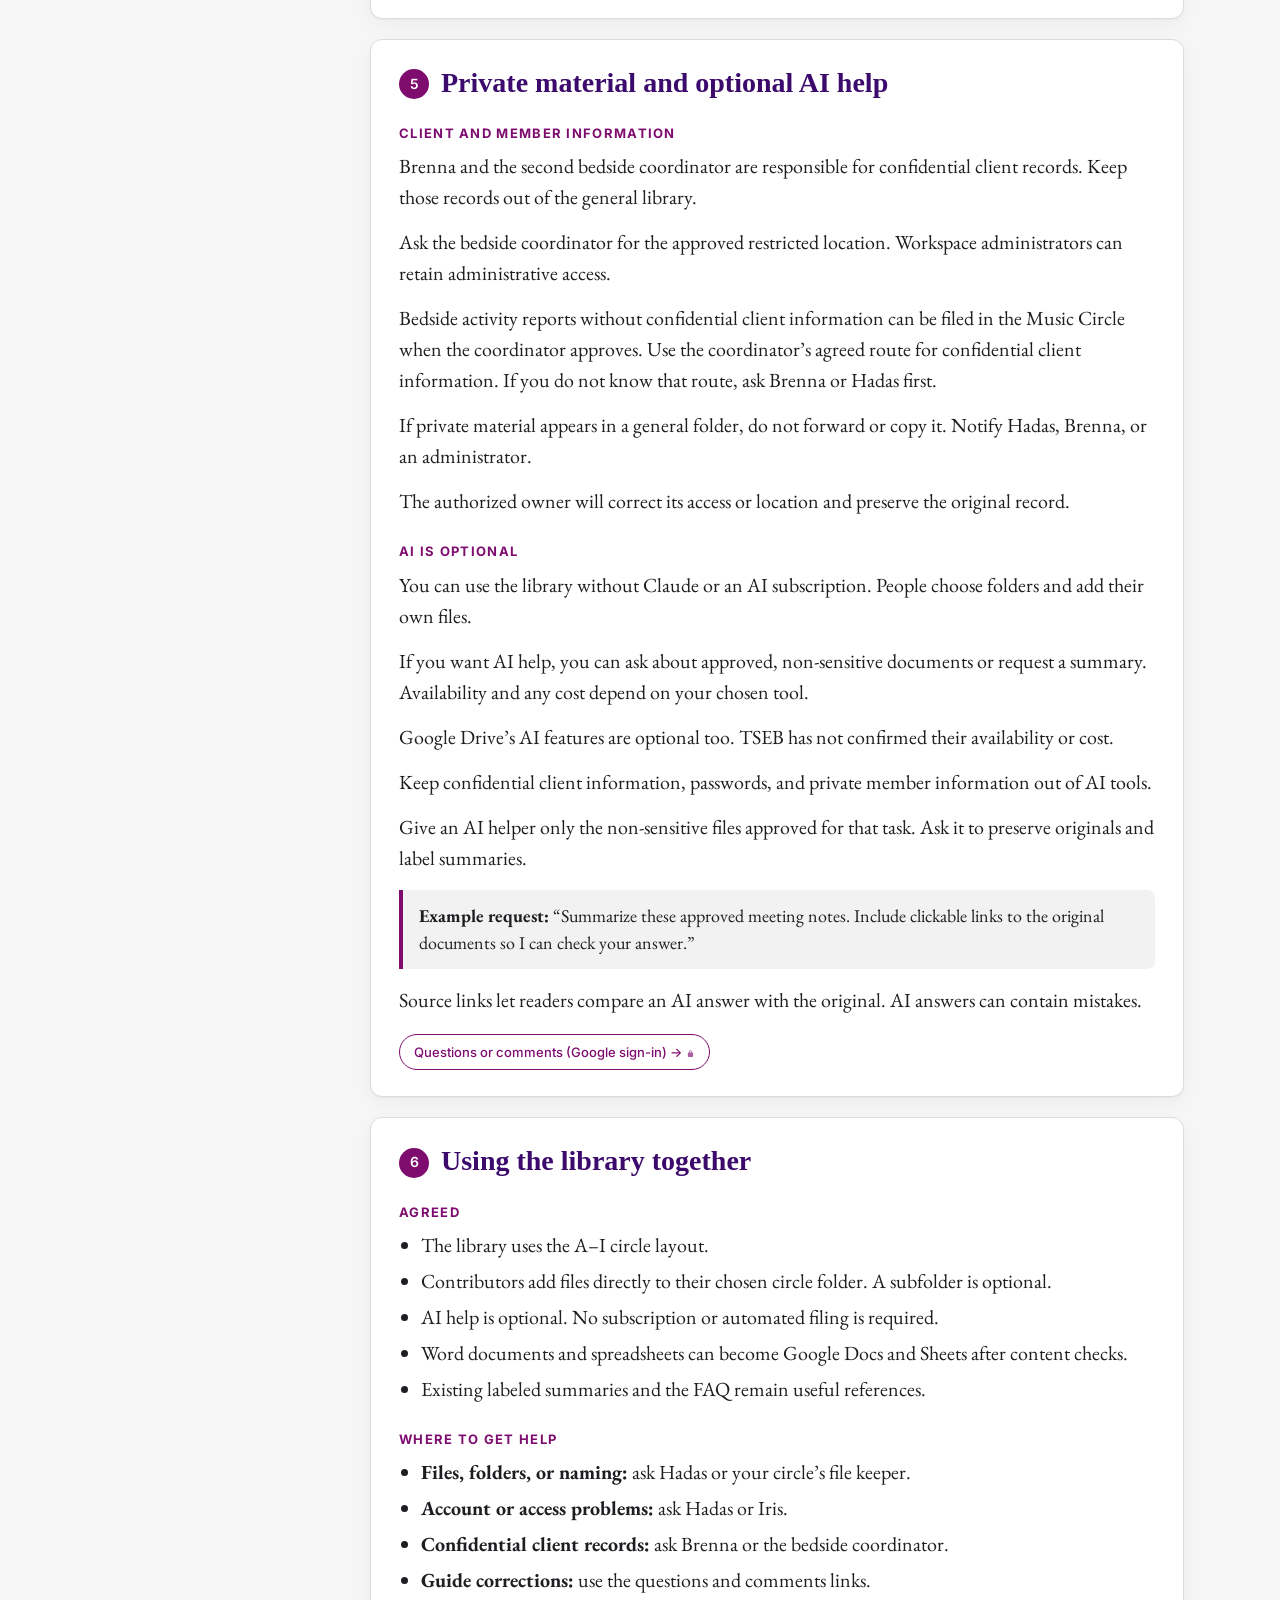
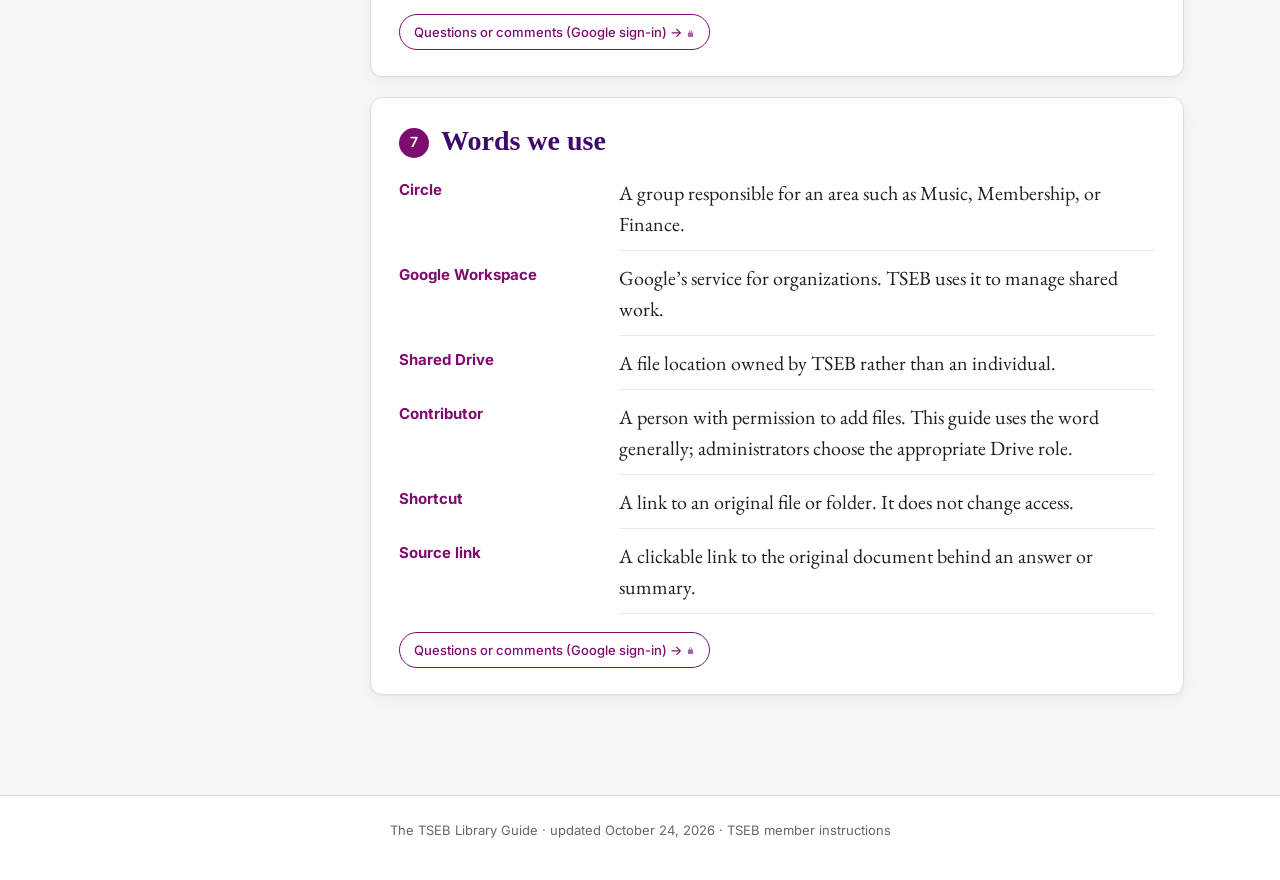
==== commit 44b27caf: "docs: describe current Shared Drive library use" ====
--- a/guide/index.html
+++ b/guide/index.html
@@ -123,11 +123,11 @@
 <header class="top"><div class="bar"><div class="mark">Threshold Singers of the East Bay<span>Library Guide</span></div><a class="pillbtn" href="https://drive.google.com/drive/folders/0AJCkSG7eGU1hUk9PVA">Open Shared Drive</a></div></header>
 <div class="hero"><div class="eyebrow">Updated October 24, 2026</div><h1>The TSEB Library Guide</h1><p class="lede">Find files, add files, and use optional help. A guide for TSEB members.</p>
 <p class="signin">Use the Google account that received your invitation. If Google says “You need permission,” ask Hadas about access.</p></div>
-<div class="wrap"><nav class="toc" aria-label="Contents"><ol><li><a href="#what">1. What this is</a></li><li><a href="#add">2. Adding a file</a></li><li><a href="#find">3. Finding things</a></li><li><a href="#access">4. Who can see what</a></li><li><a href="#sensitive">5. Private material and optional AI</a></li><li><a href="#decisions">6. What is ready and what is next</a></li><li><a href="#words">7. Words we use</a></li></ol></nav><main>
+<div class="wrap"><nav class="toc" aria-label="Contents"><ol><li><a href="#what">1. What this is</a></li><li><a href="#add">2. Adding a file</a></li><li><a href="#find">3. Finding things</a></li><li><a href="#access">4. Who can see what</a></li><li><a href="#sensitive">5. Private material and optional AI</a></li><li><a href="#decisions">6. Using the library together</a></li><li><a href="#words">7. Words we use</a></li></ol></nav><main>
 <section id="what"><h2><span class="num">1</span>What this is</h2>
 <p>The TSEB Library brings our shared files together in Google Drive. The agreed folder plan follows circles A–I.</p>
-<p>Iris set up the new <a href="https://drive.google.com/drive/folders/0AJCkSG7eGU1hUk9PVA">TSEB Shared Drive</a> on October 22. Jeff confirmed his access on October 24.</p>
-<p>Some existing links still point to the <a href="https://drive.google.com/drive/folders/1wiXzm1CPQGpaUWhbvn0Ks03SD0EMzbuI">earlier library in Jeff’s Drive</a>. Their transfer is not yet confirmed. Some new folders and member access still need confirmation.</p>
+<p>Open <a href="https://drive.google.com/drive/folders/0AJCkSG7eGU1hUk9PVA">TSEB Shared Drive</a>, then <a href="https://drive.google.com/drive/folders/1wiXzm1CPQGpaUWhbvn0Ks03SD0EMzbuI">TSEB Library</a>. TSEB owns this shared file location.</p>
+
 <figure><svg viewBox="0 0 760 170" role="img" aria-labelledby="member-flow-title"><title id="member-flow-title">Sign in with your invited Google account, choose your circle folder, then add a file directly.</title>
 <defs><marker id="flow-arrow" viewBox="0 0 10 10" refX="9" refY="5" markerWidth="7" markerHeight="7" orient="auto"><path d="M0,0 L10,5 L0,10 z" class="arrowhead"/></marker></defs>
 <rect class="box" x="10" y="30" width="210" height="95" rx="2"/><text class="t b" x="115" y="67" text-anchor="middle">Your Google account</text><text class="t s" x="115" y="90" text-anchor="middle">use your invitation</text>
@@ -138,19 +138,19 @@
 <figcaption>Ordinary files go directly into a circle folder. AI help is optional.</figcaption></figure><div class="note"><b>Use Drive directly.</b> Add files to your chosen circle folder. No upload form, automated filing, or AI subscription is required.</div>
 <p>Most members will read files. Circle contributors can add or change files where their access permits.</p>
 <p class="feedback"><a href="https://docs.google.com/document/d/1DibIwgLgc12V3TPyRey9dV_jzhb4A3W62BdHbX6sdco/edit?tab=t.7llmhcqlfxnx">Questions or comments (Google sign-in) →</a></p></section><section id="add"><h2><span class="num">2</span>Adding a file</h2>
-<p>Use these steps once your circle folder is ready and you have permission to add files.</p>
-<ol class="steps"><li>Sign in with your invited Google account.</li><li>Open the <a href="https://drive.google.com/drive/folders/0AJCkSG7eGU1hUk9PVA">TSEB Shared Drive</a>.</li><li>Open the circle folder that fits your file.</li><li>For an existing file, choose <b>New → File upload</b>.</li><li>For a new document, choose <b>New → Google Docs</b> or <b>New → Google Sheets</b>.</li></ol>
+<p>Use these steps when you have permission to add files.</p>
+<ol class="steps"><li>Sign in with your invited Google account.</li><li>Open the <a href="https://drive.google.com/drive/folders/0AJCkSG7eGU1hUk9PVA">TSEB Shared Drive</a>, then <b>TSEB Library</b>.</li><li>Open the circle folder that fits your file.</li><li>For an existing file, choose <b>New → File upload</b>.</li><li>For a new document, choose <b>New → Google Docs</b> or <b>New → Google Sheets</b>.</li></ol>
 <p>You can use the circle folder itself. A subfolder is optional. Music, recordings, photos, and meeting notes follow the same direct-upload approach.</p>
 <p>If the folder or upload option is missing, ask Hadas about access. Keep your original file until you know where to put it.</p>
-<h3>Names and file formats</h3><p>Use a clear title. Include the meeting or document date where useful. Hadas’s team will confirm a common naming style.</p>
+<h3>Names and file formats</h3><p>Use a clear title. Include the meeting or document date where useful. Start dated file names with year-month-day, using dashes: <b>2026-10-24 Communications Circle Meeting</b>.</p>
 <p>Hadas approved Word-to-Google Docs and spreadsheet-to-Google Sheets conversion. Keep the original until you check the converted content and formatting.</p>
 <h3>A file in the wrong folder</h3><p>Ask Hadas or the circle’s file keeper to correct its location. Keep the file until the correction is complete.</p>
-<div class="note warn"><b>Client information and bedside reports belong with the bedside coordinators.</b> Keep them out of general circle folders and AI tools.</div>
+<div class="note warn"><b>Client information belongs with the bedside coordinators.</b> Keep them out of general circle folders and AI tools.</div>
 <p class="feedback"><a href="https://docs.google.com/document/d/1DibIwgLgc12V3TPyRey9dV_jzhb4A3W62BdHbX6sdco/edit?tab=t.zgen7h57se3p">Questions or comments (Google sign-in) →</a></p></section><section id="find"><h2><span class="num">3</span>Finding things</h2>
-<div class="cards"><div class="card"><b>Browse</b>Open the <a href="https://drive.google.com/drive/folders/0AJCkSG7eGU1hUk9PVA">new Shared Drive</a> and choose a circle folder.</div><div class="card"><b>Search</b>Use Google Drive search. Try a title, topic, or date.</div><div class="card"><b>Existing FAQ</b>The <a href="https://docs.google.com/document/d/1sq5wHFshfHq9oZn7XgRyAP9HtceHcmR6ena47ZkvFms/edit">FAQ from earlier work</a> answers common questions and links to meeting notes.</div></div>
-<p>If an expected file is missing, ask Hadas. It can still be in the earlier library during the transfer.</p>
-<h3>Existing library while files move</h3><p>The folder map below opens the <a href="https://drive.google.com/drive/folders/1wiXzm1CPQGpaUWhbvn0Ks03SD0EMzbuI">earlier library in Jeff’s Drive</a>. These are existing links, not confirmed folder links in the new Shared Drive.</p>
-<details><summary>Show the existing A–I folder map</summary><ul class="fmap">
+<div class="cards"><div class="card"><b>Browse</b>Open the <a href="https://drive.google.com/drive/folders/1wiXzm1CPQGpaUWhbvn0Ks03SD0EMzbuI">TSEB Library folder</a> and choose a circle folder.</div><div class="card"><b>Search</b>Use Google Drive search. Try a title, topic, or date.</div><div class="card"><b>Existing FAQ</b>The <a href="https://docs.google.com/document/d/1sq5wHFshfHq9oZn7XgRyAP9HtceHcmR6ena47ZkvFms/edit">FAQ from earlier work</a> answers common questions and links to meeting notes.</div></div>
+<p>If an expected file is missing, ask Hadas or the circle’s file keeper.</p>
+<h3>Library folder map</h3><p>The links below open the circle folders in <a href="https://drive.google.com/drive/folders/1wiXzm1CPQGpaUWhbvn0Ks03SD0EMzbuI">TSEB Library in the Shared Drive</a>.</p>
+<details><summary>Show the A–I folder map</summary><ul class="fmap">
   <li><a href="https://drive.google.com/drive/folders/1hkeiIVgQlSr75RXOYOpxT0qPDjnwWt1C"><b>A Quick links</b></a> — Roster, current rehearsal roles, rides, calendar.<div class="kids"><a href="https://drive.google.com/drive/folders/1hDI15Jz4vhw5_GOFv8UN29UTAmKJX6Zj">Current rehearsal roles</a>, <a href="https://drive.google.com/drive/folders/110x9J805cyCPJ5mtycw8v3qhDLUINs3n">Process for Becoming a Bedside Singer</a>, <a href="https://drive.google.com/drive/folders/1Qprzc9CBP8NmvtHljEeIfNNV6nXsmNBH">Rides to rehearsals</a>, <a href="https://drive.google.com/drive/folders/1mMXGk3rNmW2yUDEsXp1NWDq-ulsIE6nq">Roster</a></div></li>
   <li><a href="https://drive.google.com/drive/folders/1SEDtuGPIsVfyPe_wb26kTDcNuoHAFV9r"><b>B Threshold Leadership Circle</b></a> — TLC meetings, planning, governance.<div class="kids"><a href="https://drive.google.com/drive/folders/1obTNZWgc5J0L3MQvLhCzsFh5wQNnM-MV">Meeting Agendas and Minutes</a>, <a href="https://drive.google.com/drive/folders/1RFUOqQv97BrX8UJbXi5wSYweR8s_vMZW">Strategic planning</a></div></li>
   <li><a href="https://drive.google.com/drive/folders/18JvNEy-C6QmsKCBuvy05JJItjjlHqypJ"><b>C Communications Circle</b></a> — Outreach, website, file-sharing project, reports.<div class="kids"><a href="https://drive.google.com/drive/folders/1Q7xLaYqfpaUXDp6L5oyiZ7pprbKqrUiQ">Circle Meeting Agendas and Minutes</a>, <a href="https://drive.google.com/drive/folders/1NwXoaBkL5h_ao_VJfpSLY9TFhEdxIg4g">Circle membership</a>, <a href="https://drive.google.com/drive/folders/1rEDsIvMxsL2QHot2-KBYWikl5HGVOZIT">Internal Communication</a>, <a href="https://drive.google.com/drive/folders/19KUlqJudMxXfQA6GoVmL70zrw-Bh7cxO">Reports</a>, <a href="https://drive.google.com/drive/folders/1RGSF-q-AImu_BA5vYJdWnwnV-oja2bso">Team File-Sharing Project</a>, <a href="https://drive.google.com/drive/folders/1EUMGYcpuIiiWhUfK0eVXVETBeKQlst04">Team Outreach</a>, <a href="https://drive.google.com/drive/folders/1WNmNoh2ah8BkebIqvV6Vf4qIqumhm80-">Team Web site revision</a></div></li>
@@ -169,29 +169,28 @@
 <tr><td>Circle folders</td><td>Members read; designated circle contributors add or edit.</td></tr>
 <tr><td>Board minutes and bylaws</td><td>Members read; current Board edits.</td></tr>
 <tr><td>Rosters and rides information</td><td>Approved members read; the file keeper edits.</td></tr>
-<tr><td>Client information and bedside reports</td><td>Restricted coordinator handling.</td></tr></tbody></table></div>
-<p><b>This table describes intended access.</b> Hadas and Iris still need to confirm readers, contributors, and destination permissions.</p>
+<tr><td>Confidential client records</td><td>Restricted coordinator handling.</td></tr></tbody></table></div>
+<p><b>This table describes intended access.</b> Your actual Google Drive permissions determine what you can do. Ask Hadas or Iris if they do not match your role.</p>
 <h3>Sending someone a link</h3><p>Use <b>Share → Copy link</b>. For a private file, keep <b>General access: Restricted</b>.</p>
 <p>A copied link does not give access. Ask an administrator to add an approved reader who cannot open it.</p>
 <p>Before you send material outside TSEB, ask its keeper whether that sharing is permitted.</p>
 <p class="feedback"><a href="https://docs.google.com/document/d/1DibIwgLgc12V3TPyRey9dV_jzhb4A3W62BdHbX6sdco/edit?tab=t.hy5jbo3kj4pp">Questions or comments (Google sign-in) →</a></p></section><section id="sensitive"><h2><span class="num">5</span>Private material and optional AI help</h2>
-<h3>Client and member information</h3><p>Hadas requests restricted handling by Brenna and a future second bedside coordinator. Iris proposes a separate drive for sensitive bedside material.</p>
-<p>The destination and access still need confirmation. Workspace administrators can retain administrative access. Max is checking Threshold’s guidance.</p>
-<p>Use the coordinator’s agreed route for client information. If you do not know that route, ask Brenna or Hadas first.</p>
+<h3>Client and member information</h3><p>Brenna and the second bedside coordinator are responsible for confidential client records. Keep those records out of the general library.</p>
+<p>Ask the bedside coordinator for the approved restricted location. Workspace administrators can retain administrative access.</p>
+<p>Bedside activity reports without confidential client information can be filed in the Music Circle when the coordinator approves. Use the coordinator’s agreed route for confidential client information. If you do not know that route, ask Brenna or Hadas first.</p>
 <p>If private material appears in a general folder, do not forward or copy it. Notify Hadas, Brenna, or an administrator.</p>
 <p>The authorized owner will correct its access or location and preserve the original record.</p>
 <h3>AI is optional</h3><p>You can use the library without Claude or an AI subscription. People choose folders and add their own files.</p>
 <p>If you want AI help, you can ask about approved, non-sensitive documents or request a summary. Availability and any cost depend on your chosen tool.</p>
 <p>Google Drive’s AI features are optional too. TSEB has not confirmed their availability or cost.</p>
-<p>Keep client information, bedside reports, passwords, and private member information out of AI tools.</p>
+<p>Keep confidential client information, passwords, and private member information out of AI tools.</p>
 <p>Give an AI helper only the non-sensitive files approved for that task. Ask it to preserve originals and label summaries.</p>
 <div class="note"><b>Example request:</b> “Summarize these approved meeting notes. Include clickable links to the original documents so I can check your answer.”</div>
 <p>Source links let readers compare an AI answer with the original. AI answers can contain mistakes.</p>
-<p class="feedback"><a href="https://docs.google.com/document/d/1DibIwgLgc12V3TPyRey9dV_jzhb4A3W62BdHbX6sdco/edit?tab=t.631bn1122er1">Questions or comments (Google sign-in) →</a></p></section><section id="decisions"><h2><span class="num">6</span>What is ready and what is next</h2>
+<p class="feedback"><a href="https://docs.google.com/document/d/1DibIwgLgc12V3TPyRey9dV_jzhb4A3W62BdHbX6sdco/edit?tab=t.631bn1122er1">Questions or comments (Google sign-in) →</a></p></section><section id="decisions"><h2><span class="num">6</span>Using the library together</h2>
 <h3>Agreed</h3><ul><li>The library uses the A–I circle layout.</li><li>Contributors add files directly to their chosen circle folder. A subfolder is optional.</li><li>AI help is optional. No subscription or automated filing is required.</li><li>Word documents and spreadsheets can become Google Docs and Sheets after content checks.</li><li>Existing labeled summaries and the FAQ remain useful references.</li></ul>
-<h3>Still to confirm</h3><ul><li><b>Hadas and Iris:</b> circle folder links, contributors, and readers in the new Shared Drive.</li><li><b>Iris:</b> Workspace activation with Google Support and ongoing administrator responsibilities.</li><li><b>Hadas and the coordinators:</b> the restricted route for client material.</li><li><b>Hadas’s team:</b> the naming style and any remaining answers.</li><li><b>Jeff:</b> update the published guide and its links after review.</li></ul>
-<p>Keep existing source files until their transfer and access are checked. Hadas will confirm when members can rely on the new library.</p>
+<h3>Where to get help</h3><ul><li><b>Files, folders, or naming:</b> ask Hadas or your circle’s file keeper.</li><li><b>Account or access problems:</b> ask Hadas or Iris.</li><li><b>Confidential client records:</b> ask Brenna or the bedside coordinator.</li><li><b>Guide corrections:</b> use the questions and comments links.</li></ul>
 <p class="feedback"><a href="https://docs.google.com/document/d/1DibIwgLgc12V3TPyRey9dV_jzhb4A3W62BdHbX6sdco/edit?tab=t.wdueixjp9kmw">Questions or comments (Google sign-in) →</a></p></section><section id="words"><h2><span class="num">7</span>Words we use</h2>
-<dl class="gloss"><dt>Circle</dt><dd>A group responsible for an area such as Music, Membership, or Finance.</dd><dt>Google Workspace</dt><dd>Google’s service for organizations. Iris is resolving TSEB’s nonprofit activation.</dd><dt>Shared Drive</dt><dd>A file location owned by TSEB rather than an individual.</dd><dt>Contributor</dt><dd>A person with permission to add files. This guide uses the word generally; administrators choose the appropriate Drive role.</dd><dt>Shortcut</dt><dd>A link to an original file or folder. It does not change access.</dd><dt>Source link</dt><dd>A clickable link to the original document behind an answer or summary.</dd></dl>
+<dl class="gloss"><dt>Circle</dt><dd>A group responsible for an area such as Music, Membership, or Finance.</dd><dt>Google Workspace</dt><dd>Google’s service for organizations. TSEB uses it to manage shared work.</dd><dt>Shared Drive</dt><dd>A file location owned by TSEB rather than an individual.</dd><dt>Contributor</dt><dd>A person with permission to add files. This guide uses the word generally; administrators choose the appropriate Drive role.</dd><dt>Shortcut</dt><dd>A link to an original file or folder. It does not change access.</dd><dt>Source link</dt><dd>A clickable link to the original document behind an answer or summary.</dd></dl>
 <p class="feedback"><a href="https://docs.google.com/document/d/1DibIwgLgc12V3TPyRey9dV_jzhb4A3W62BdHbX6sdco/edit?tab=t.a5m5gb2fqja9">Questions or comments (Google sign-in) →</a></p></section>
-</main></div><footer>The TSEB Library Guide · updated October 24, 2026 · maintained by Jeff with Hadas</footer></body></html>+</main></div><footer>The TSEB Library Guide · updated October 24, 2026 · TSEB member instructions</footer></body></html>
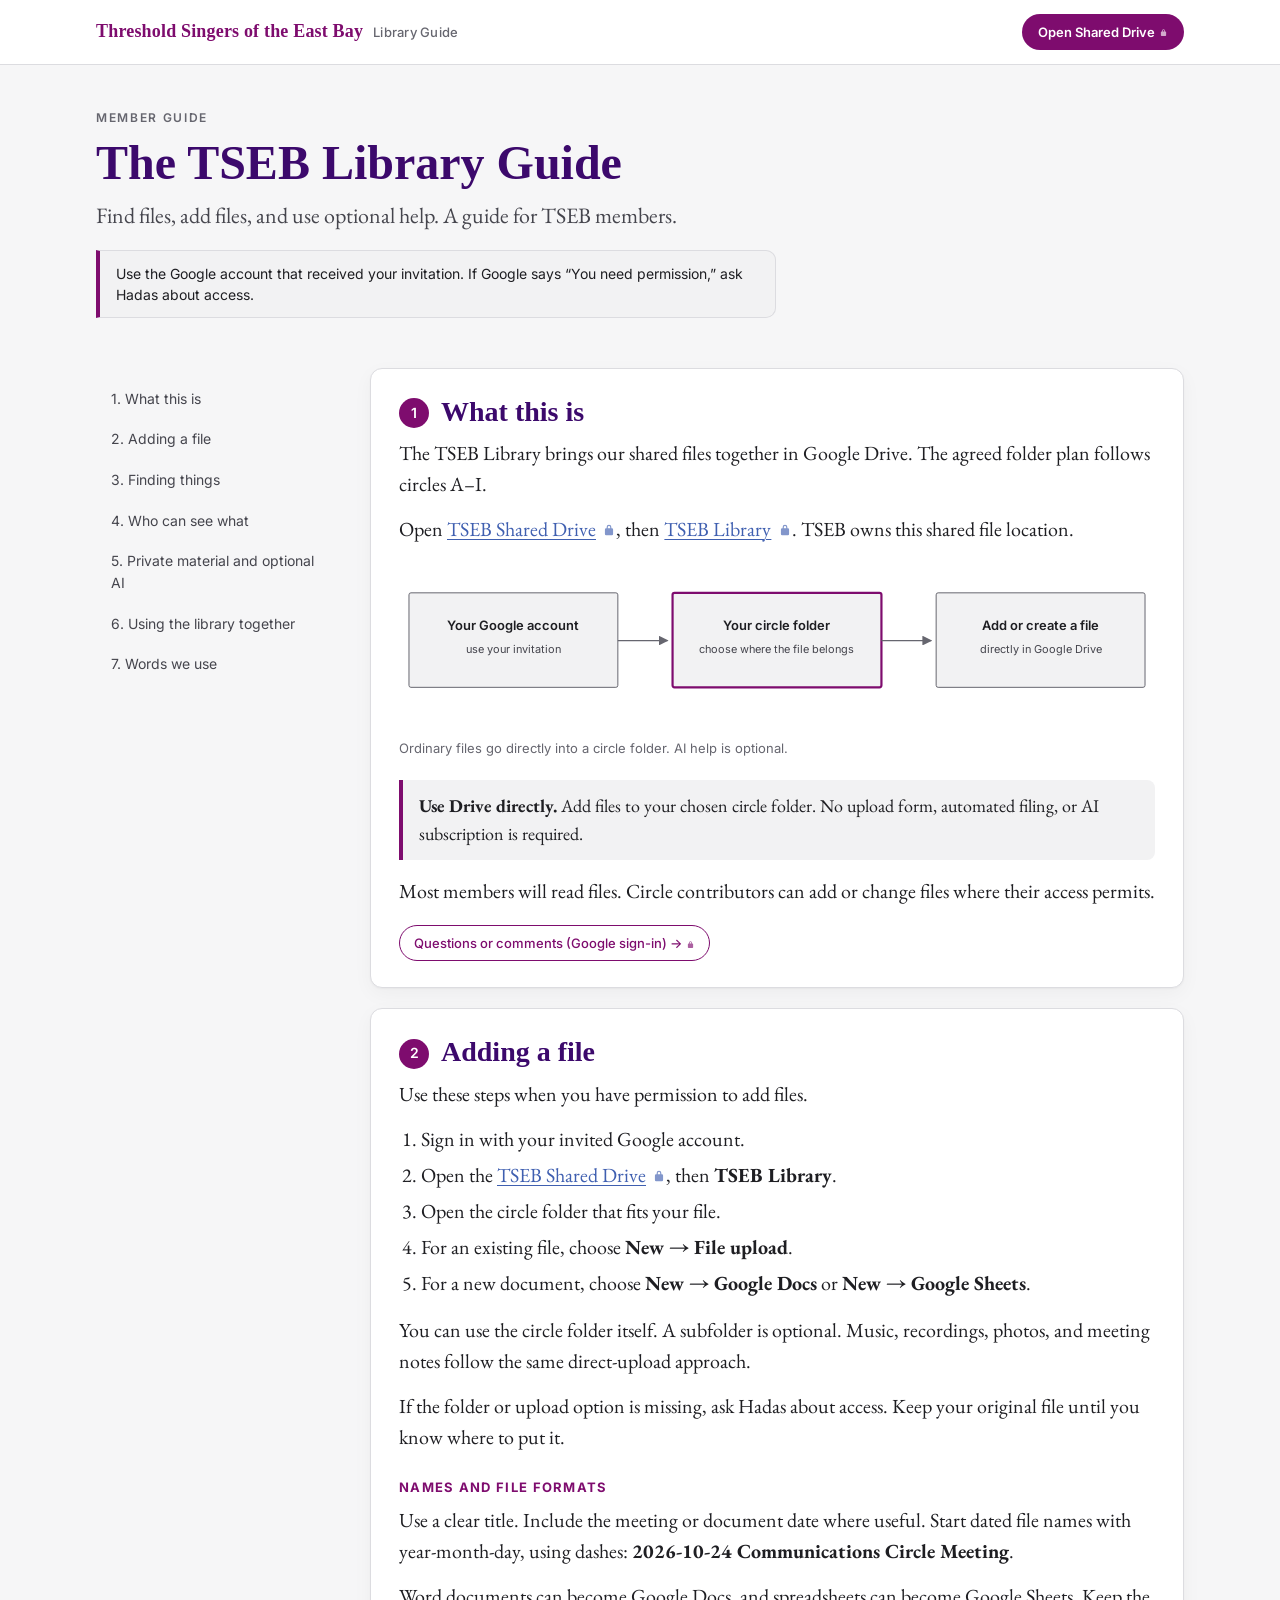
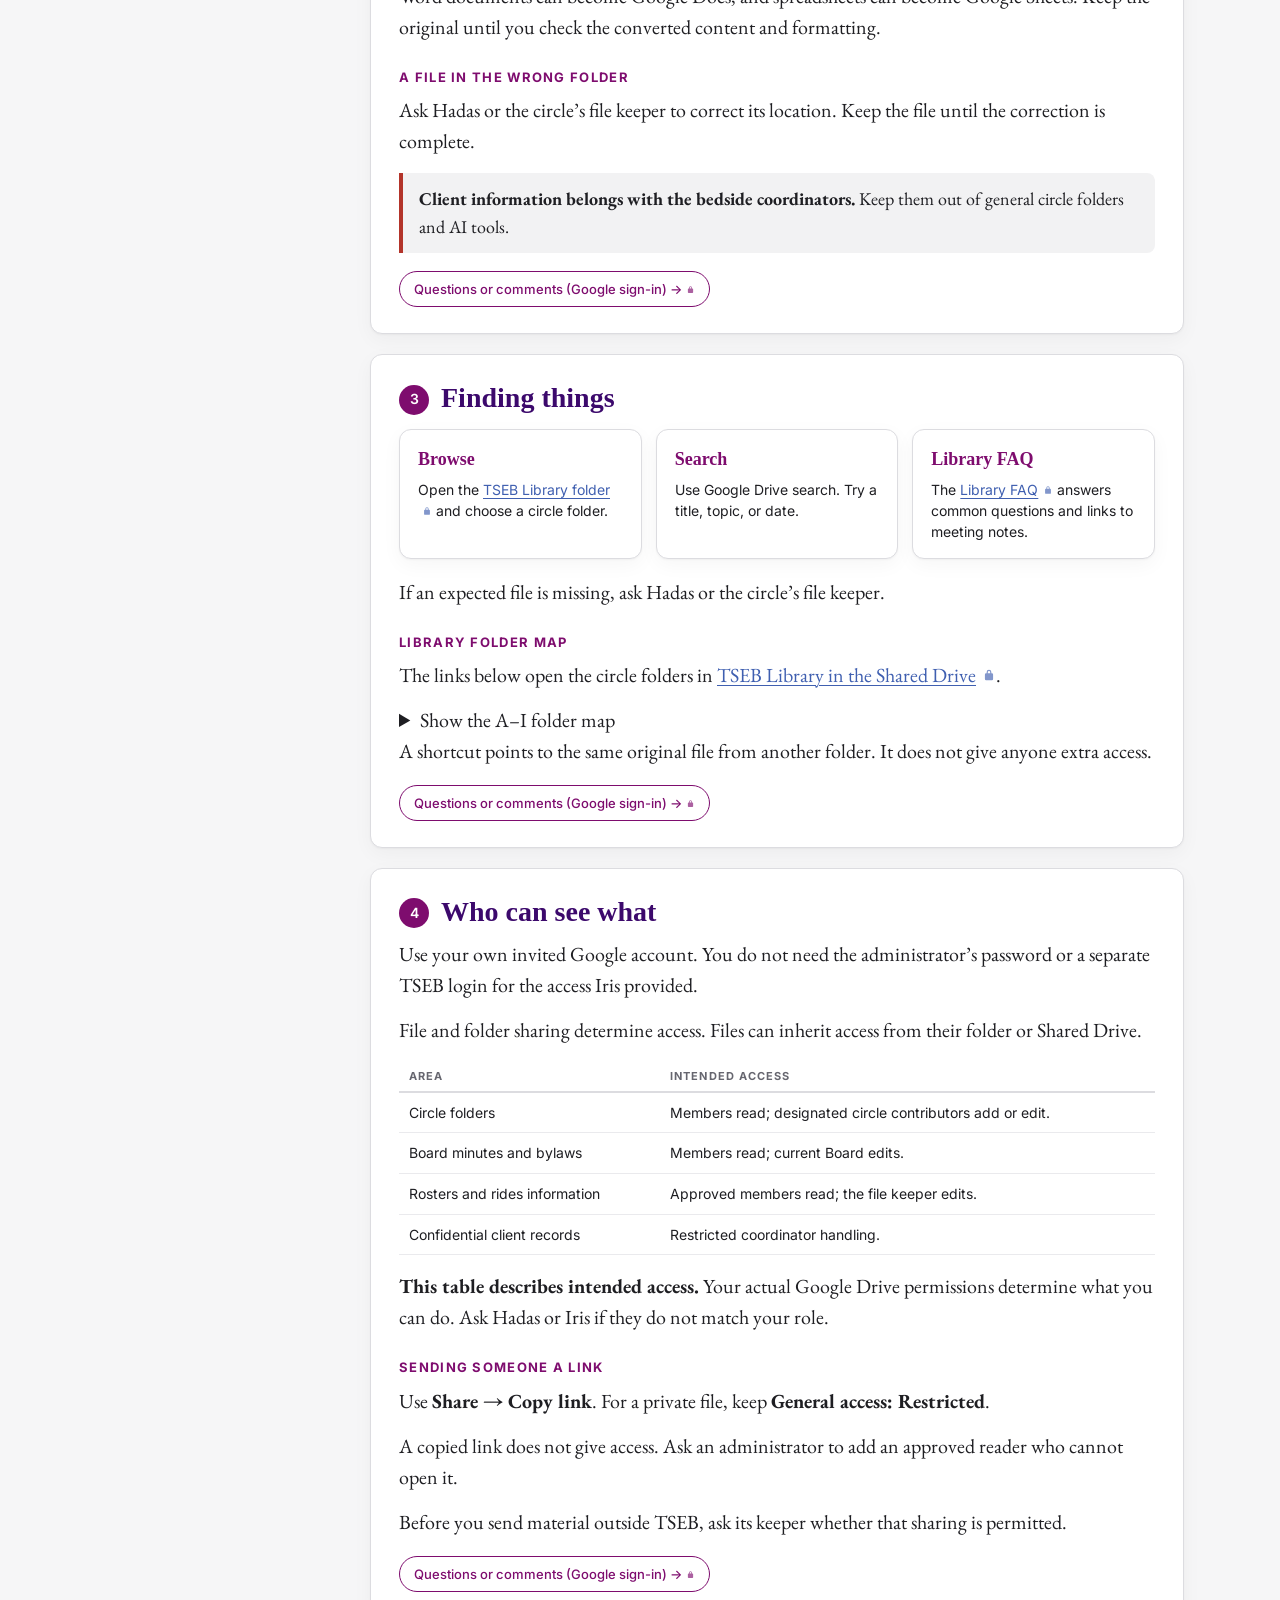
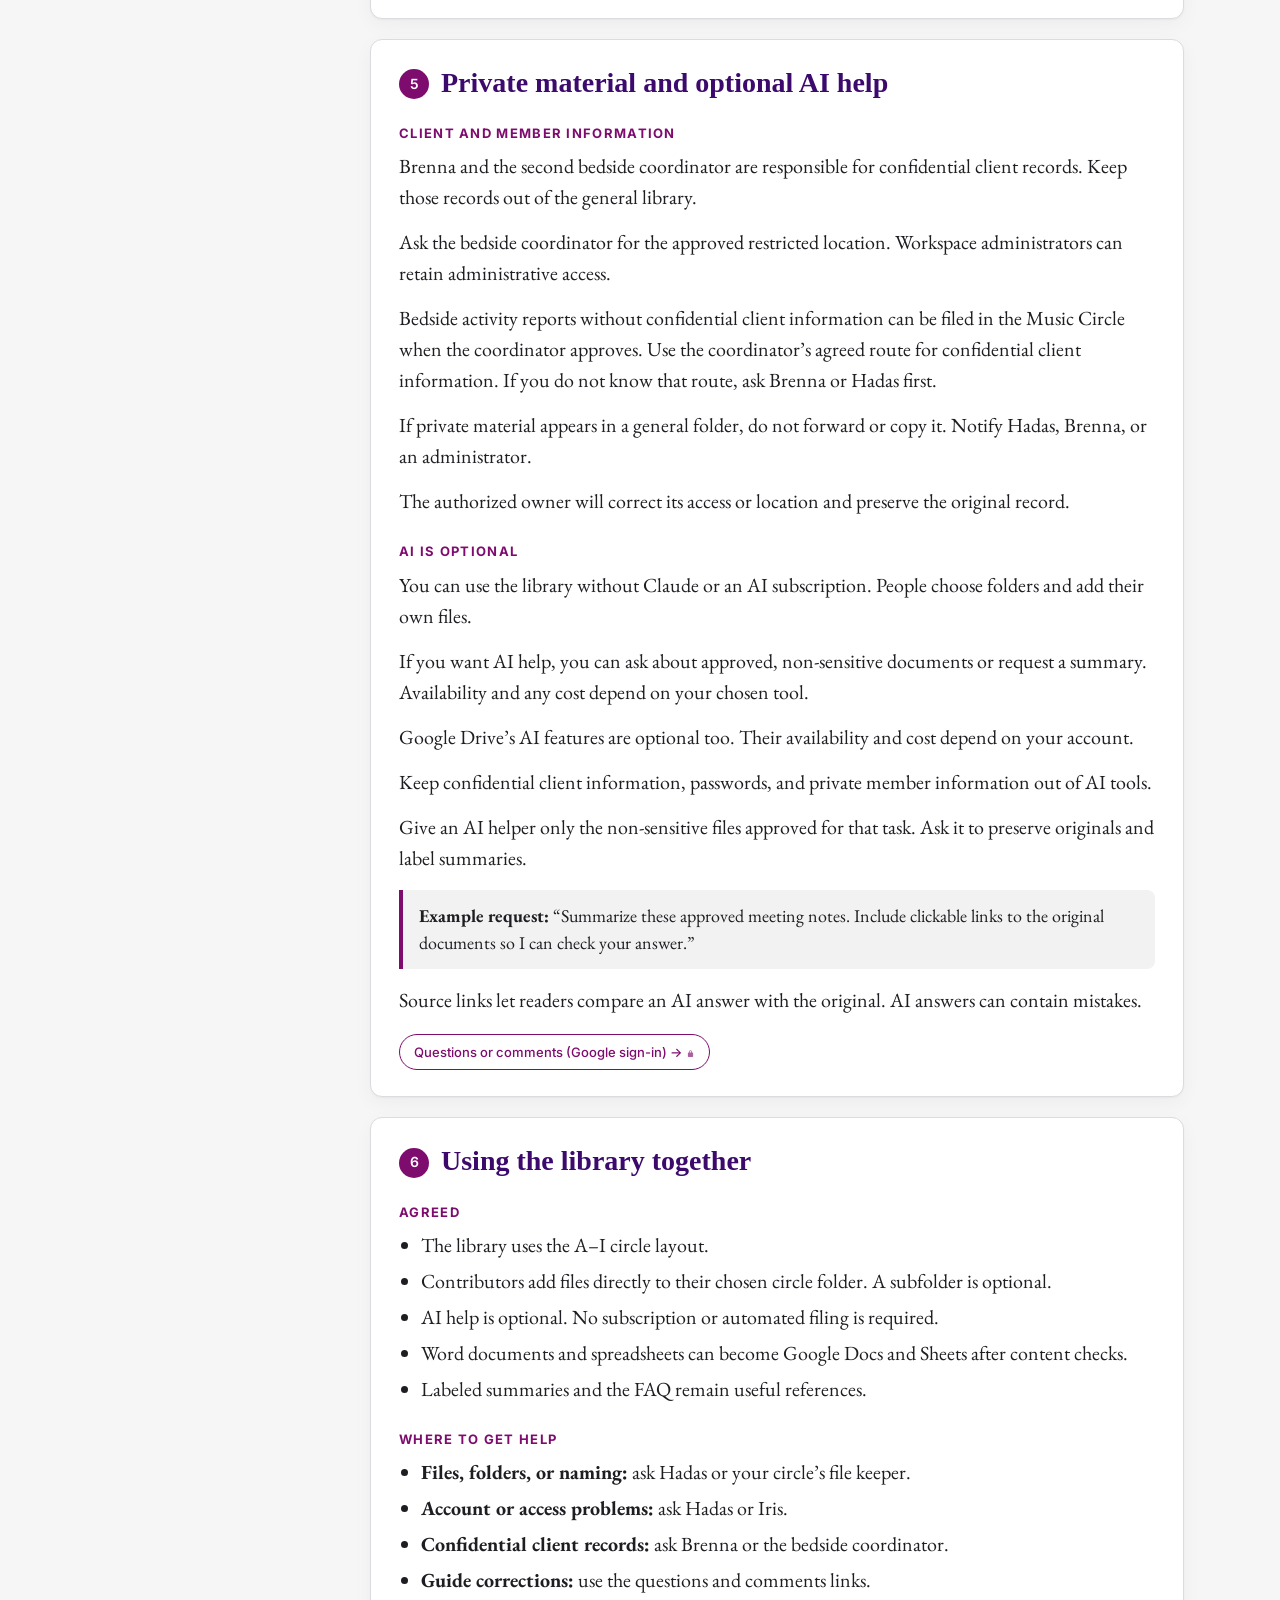
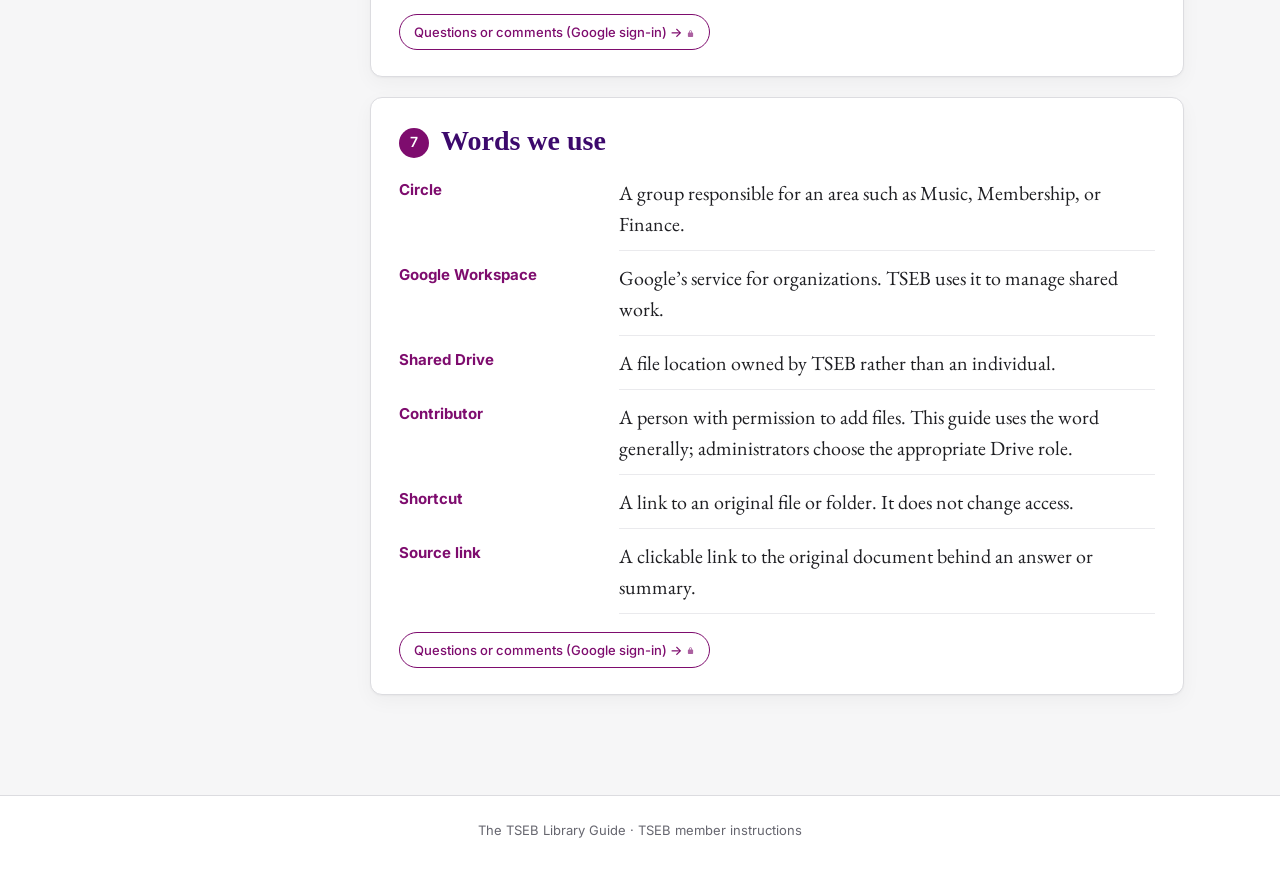
==== commit 55d70a25: "docs: keep member guide evergreen" ====
--- a/guide/index.html
+++ b/guide/index.html
@@ -121,7 +121,7 @@
 </head>
 <body>
 <header class="top"><div class="bar"><div class="mark">Threshold Singers of the East Bay<span>Library Guide</span></div><a class="pillbtn" href="https://drive.google.com/drive/folders/0AJCkSG7eGU1hUk9PVA">Open Shared Drive</a></div></header>
-<div class="hero"><div class="eyebrow">Updated October 24, 2026</div><h1>The TSEB Library Guide</h1><p class="lede">Find files, add files, and use optional help. A guide for TSEB members.</p>
+<div class="hero"><div class="eyebrow">Member guide</div><h1>The TSEB Library Guide</h1><p class="lede">Find files, add files, and use optional help. A guide for TSEB members.</p>
 <p class="signin">Use the Google account that received your invitation. If Google says “You need permission,” ask Hadas about access.</p></div>
 <div class="wrap"><nav class="toc" aria-label="Contents"><ol><li><a href="#what">1. What this is</a></li><li><a href="#add">2. Adding a file</a></li><li><a href="#find">3. Finding things</a></li><li><a href="#access">4. Who can see what</a></li><li><a href="#sensitive">5. Private material and optional AI</a></li><li><a href="#decisions">6. Using the library together</a></li><li><a href="#words">7. Words we use</a></li></ol></nav><main>
 <section id="what"><h2><span class="num">1</span>What this is</h2>
@@ -143,11 +143,11 @@
 <p>You can use the circle folder itself. A subfolder is optional. Music, recordings, photos, and meeting notes follow the same direct-upload approach.</p>
 <p>If the folder or upload option is missing, ask Hadas about access. Keep your original file until you know where to put it.</p>
 <h3>Names and file formats</h3><p>Use a clear title. Include the meeting or document date where useful. Start dated file names with year-month-day, using dashes: <b>2026-10-24 Communications Circle Meeting</b>.</p>
-<p>Hadas approved Word-to-Google Docs and spreadsheet-to-Google Sheets conversion. Keep the original until you check the converted content and formatting.</p>
+<p>Word documents can become Google Docs, and spreadsheets can become Google Sheets. Keep the original until you check the converted content and formatting.</p>
 <h3>A file in the wrong folder</h3><p>Ask Hadas or the circle’s file keeper to correct its location. Keep the file until the correction is complete.</p>
 <div class="note warn"><b>Client information belongs with the bedside coordinators.</b> Keep them out of general circle folders and AI tools.</div>
 <p class="feedback"><a href="https://docs.google.com/document/d/1DibIwgLgc12V3TPyRey9dV_jzhb4A3W62BdHbX6sdco/edit?tab=t.zgen7h57se3p">Questions or comments (Google sign-in) →</a></p></section><section id="find"><h2><span class="num">3</span>Finding things</h2>
-<div class="cards"><div class="card"><b>Browse</b>Open the <a href="https://drive.google.com/drive/folders/1wiXzm1CPQGpaUWhbvn0Ks03SD0EMzbuI">TSEB Library folder</a> and choose a circle folder.</div><div class="card"><b>Search</b>Use Google Drive search. Try a title, topic, or date.</div><div class="card"><b>Existing FAQ</b>The <a href="https://docs.google.com/document/d/1sq5wHFshfHq9oZn7XgRyAP9HtceHcmR6ena47ZkvFms/edit">FAQ from earlier work</a> answers common questions and links to meeting notes.</div></div>
+<div class="cards"><div class="card"><b>Browse</b>Open the <a href="https://drive.google.com/drive/folders/1wiXzm1CPQGpaUWhbvn0Ks03SD0EMzbuI">TSEB Library folder</a> and choose a circle folder.</div><div class="card"><b>Search</b>Use Google Drive search. Try a title, topic, or date.</div><div class="card"><b>Library FAQ</b>The <a href="https://docs.google.com/document/d/1sq5wHFshfHq9oZn7XgRyAP9HtceHcmR6ena47ZkvFms/edit">Library FAQ</a> answers common questions and links to meeting notes.</div></div>
 <p>If an expected file is missing, ask Hadas or the circle’s file keeper.</p>
 <h3>Library folder map</h3><p>The links below open the circle folders in <a href="https://drive.google.com/drive/folders/1wiXzm1CPQGpaUWhbvn0Ks03SD0EMzbuI">TSEB Library in the Shared Drive</a>.</p>
 <details><summary>Show the A–I folder map</summary><ul class="fmap">
@@ -182,15 +182,15 @@
 <p>The authorized owner will correct its access or location and preserve the original record.</p>
 <h3>AI is optional</h3><p>You can use the library without Claude or an AI subscription. People choose folders and add their own files.</p>
 <p>If you want AI help, you can ask about approved, non-sensitive documents or request a summary. Availability and any cost depend on your chosen tool.</p>
-<p>Google Drive’s AI features are optional too. TSEB has not confirmed their availability or cost.</p>
+<p>Google Drive’s AI features are optional too. Their availability and cost depend on your account.</p>
 <p>Keep confidential client information, passwords, and private member information out of AI tools.</p>
 <p>Give an AI helper only the non-sensitive files approved for that task. Ask it to preserve originals and label summaries.</p>
 <div class="note"><b>Example request:</b> “Summarize these approved meeting notes. Include clickable links to the original documents so I can check your answer.”</div>
 <p>Source links let readers compare an AI answer with the original. AI answers can contain mistakes.</p>
 <p class="feedback"><a href="https://docs.google.com/document/d/1DibIwgLgc12V3TPyRey9dV_jzhb4A3W62BdHbX6sdco/edit?tab=t.631bn1122er1">Questions or comments (Google sign-in) →</a></p></section><section id="decisions"><h2><span class="num">6</span>Using the library together</h2>
-<h3>Agreed</h3><ul><li>The library uses the A–I circle layout.</li><li>Contributors add files directly to their chosen circle folder. A subfolder is optional.</li><li>AI help is optional. No subscription or automated filing is required.</li><li>Word documents and spreadsheets can become Google Docs and Sheets after content checks.</li><li>Existing labeled summaries and the FAQ remain useful references.</li></ul>
+<h3>Agreed</h3><ul><li>The library uses the A–I circle layout.</li><li>Contributors add files directly to their chosen circle folder. A subfolder is optional.</li><li>AI help is optional. No subscription or automated filing is required.</li><li>Word documents and spreadsheets can become Google Docs and Sheets after content checks.</li><li>Labeled summaries and the FAQ remain useful references.</li></ul>
 <h3>Where to get help</h3><ul><li><b>Files, folders, or naming:</b> ask Hadas or your circle’s file keeper.</li><li><b>Account or access problems:</b> ask Hadas or Iris.</li><li><b>Confidential client records:</b> ask Brenna or the bedside coordinator.</li><li><b>Guide corrections:</b> use the questions and comments links.</li></ul>
 <p class="feedback"><a href="https://docs.google.com/document/d/1DibIwgLgc12V3TPyRey9dV_jzhb4A3W62BdHbX6sdco/edit?tab=t.wdueixjp9kmw">Questions or comments (Google sign-in) →</a></p></section><section id="words"><h2><span class="num">7</span>Words we use</h2>
 <dl class="gloss"><dt>Circle</dt><dd>A group responsible for an area such as Music, Membership, or Finance.</dd><dt>Google Workspace</dt><dd>Google’s service for organizations. TSEB uses it to manage shared work.</dd><dt>Shared Drive</dt><dd>A file location owned by TSEB rather than an individual.</dd><dt>Contributor</dt><dd>A person with permission to add files. This guide uses the word generally; administrators choose the appropriate Drive role.</dd><dt>Shortcut</dt><dd>A link to an original file or folder. It does not change access.</dd><dt>Source link</dt><dd>A clickable link to the original document behind an answer or summary.</dd></dl>
 <p class="feedback"><a href="https://docs.google.com/document/d/1DibIwgLgc12V3TPyRey9dV_jzhb4A3W62BdHbX6sdco/edit?tab=t.a5m5gb2fqja9">Questions or comments (Google sign-in) →</a></p></section>
-</main></div><footer>The TSEB Library Guide · updated October 24, 2026 · TSEB member instructions</footer></body></html>+</main></div><footer>The TSEB Library Guide · TSEB member instructions</footer></body></html>
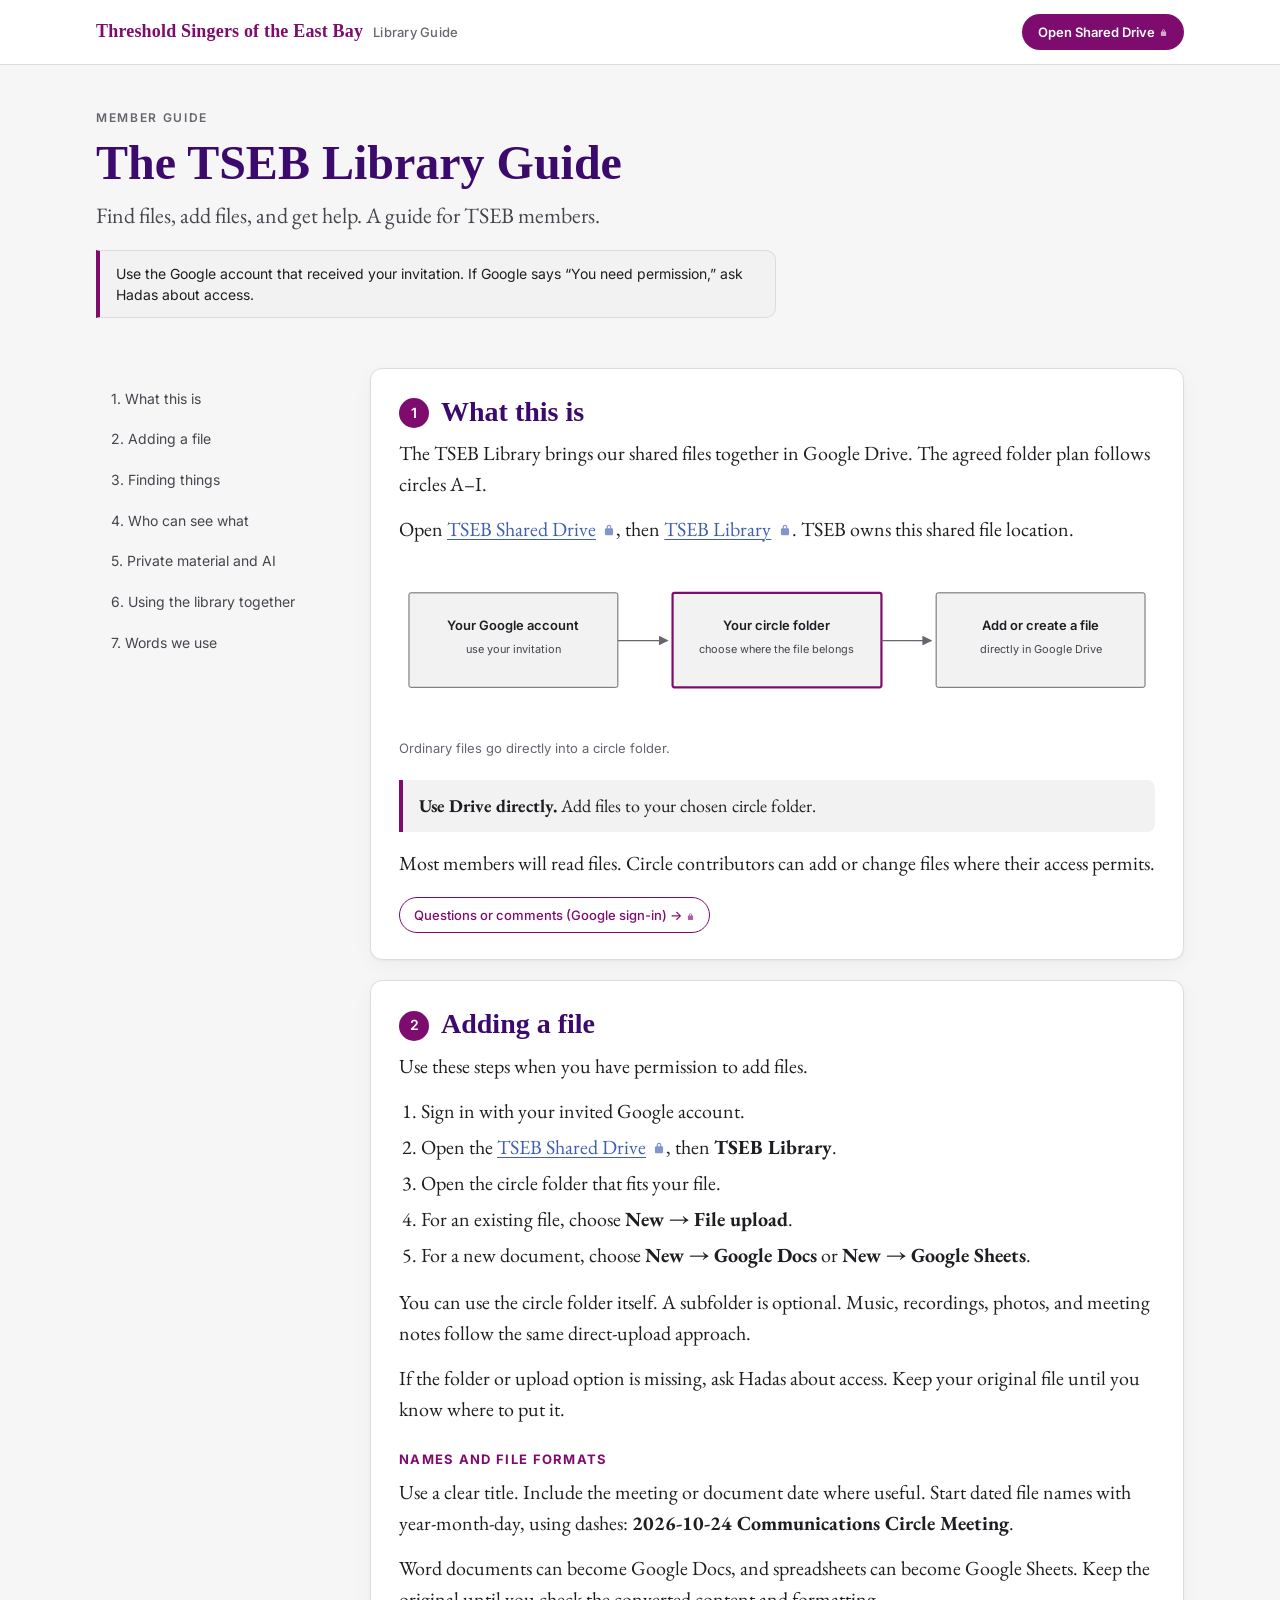
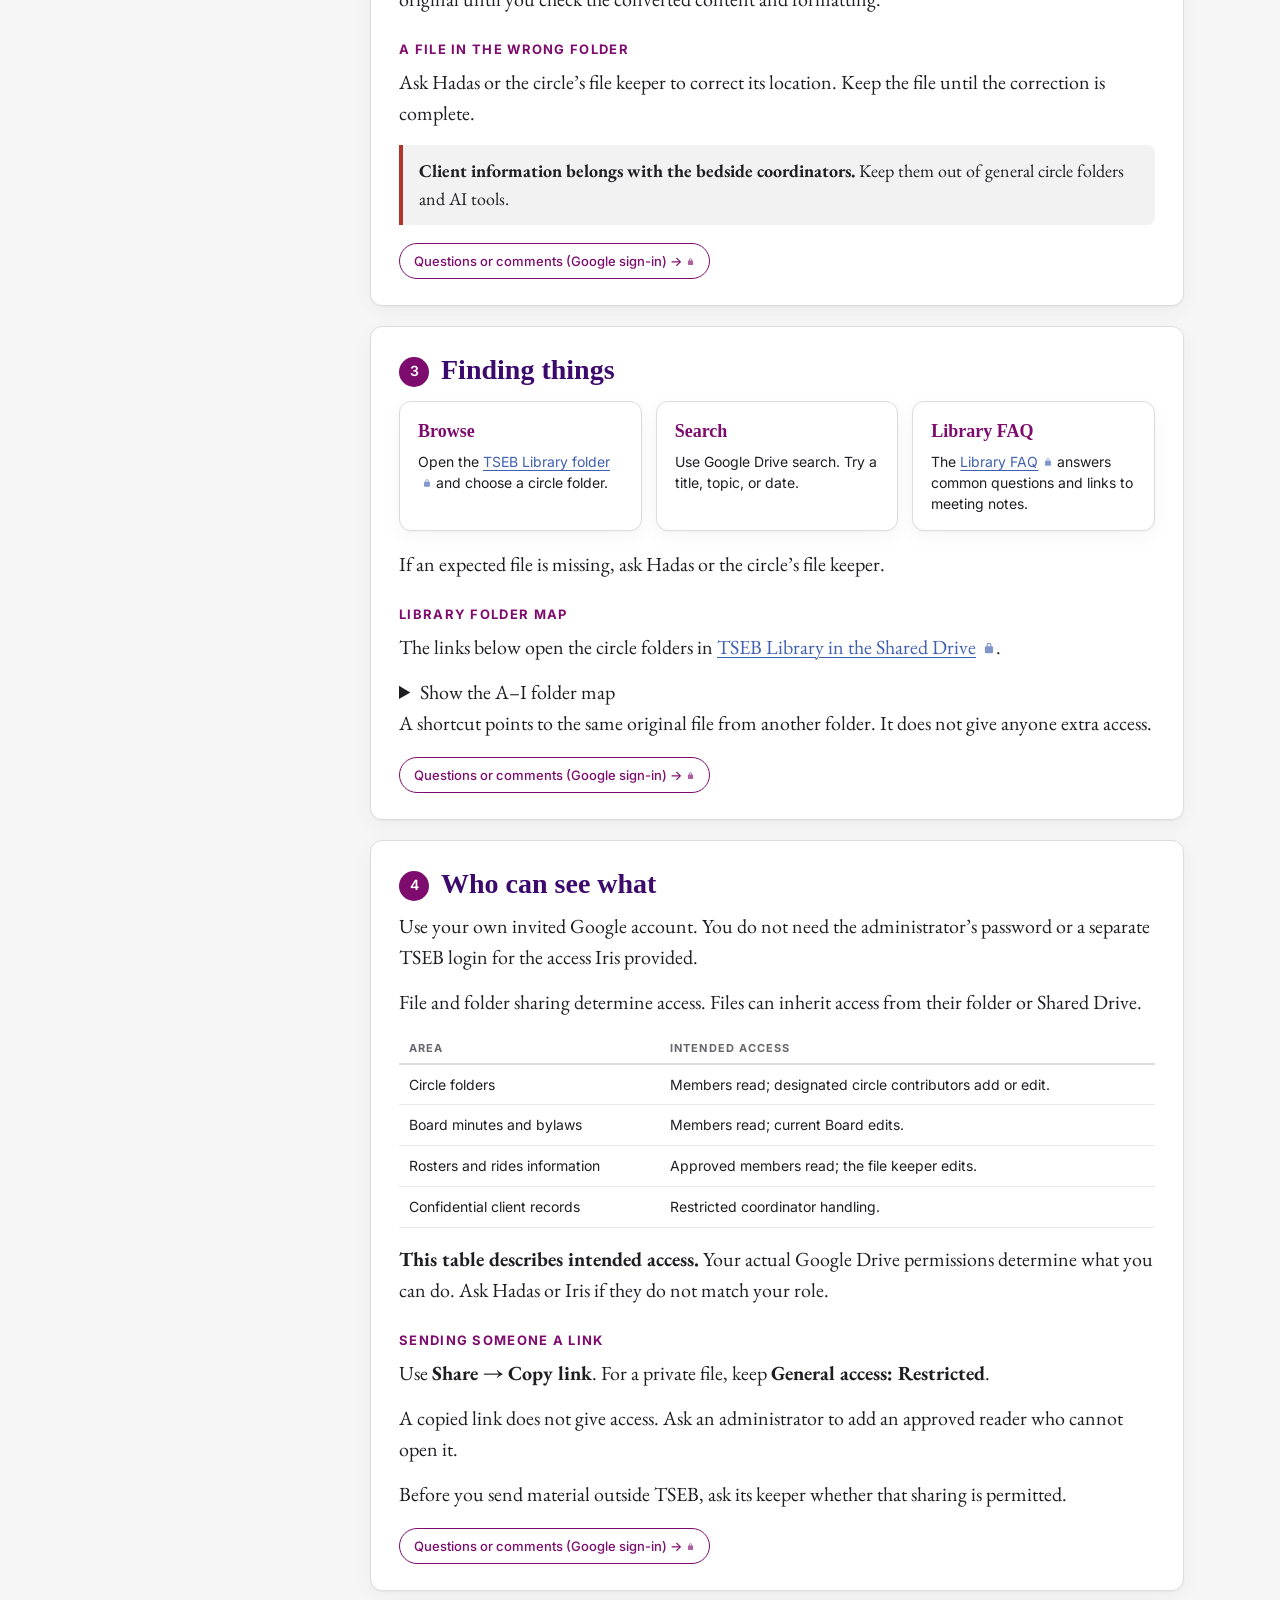
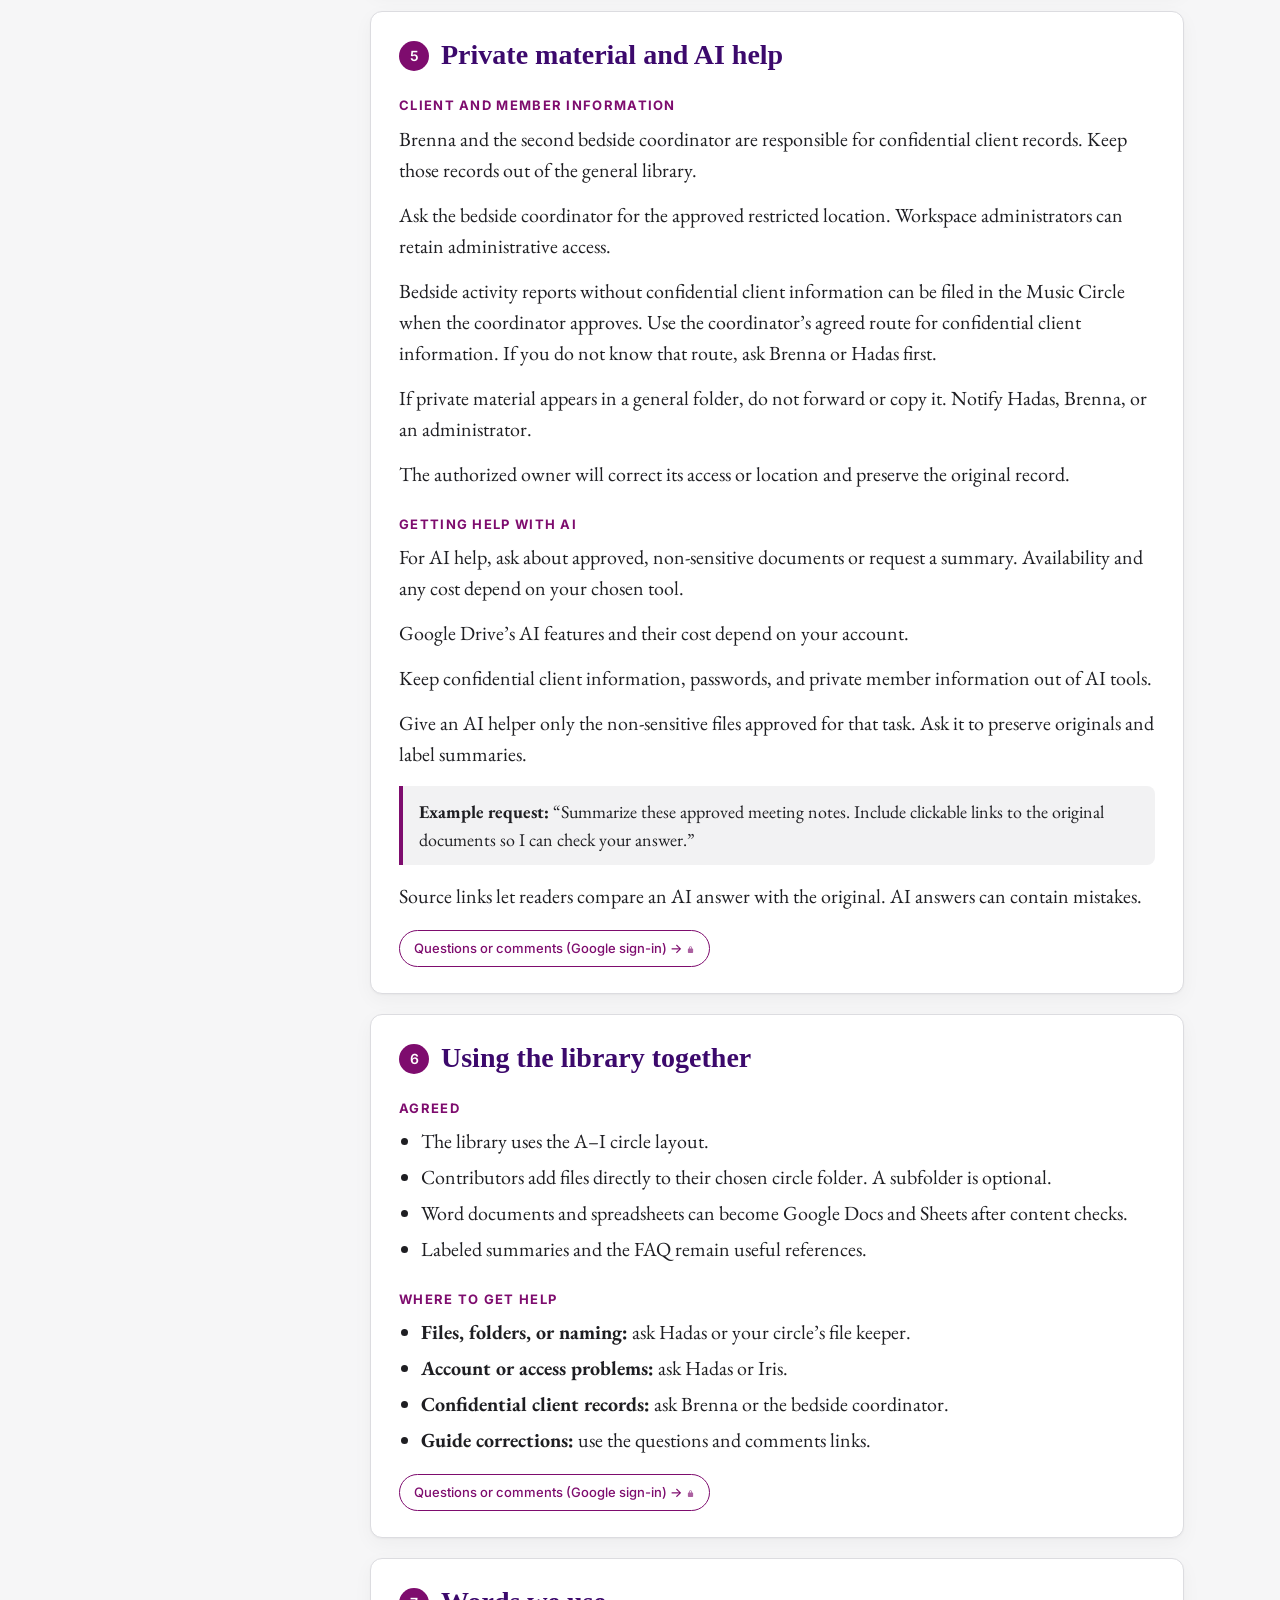
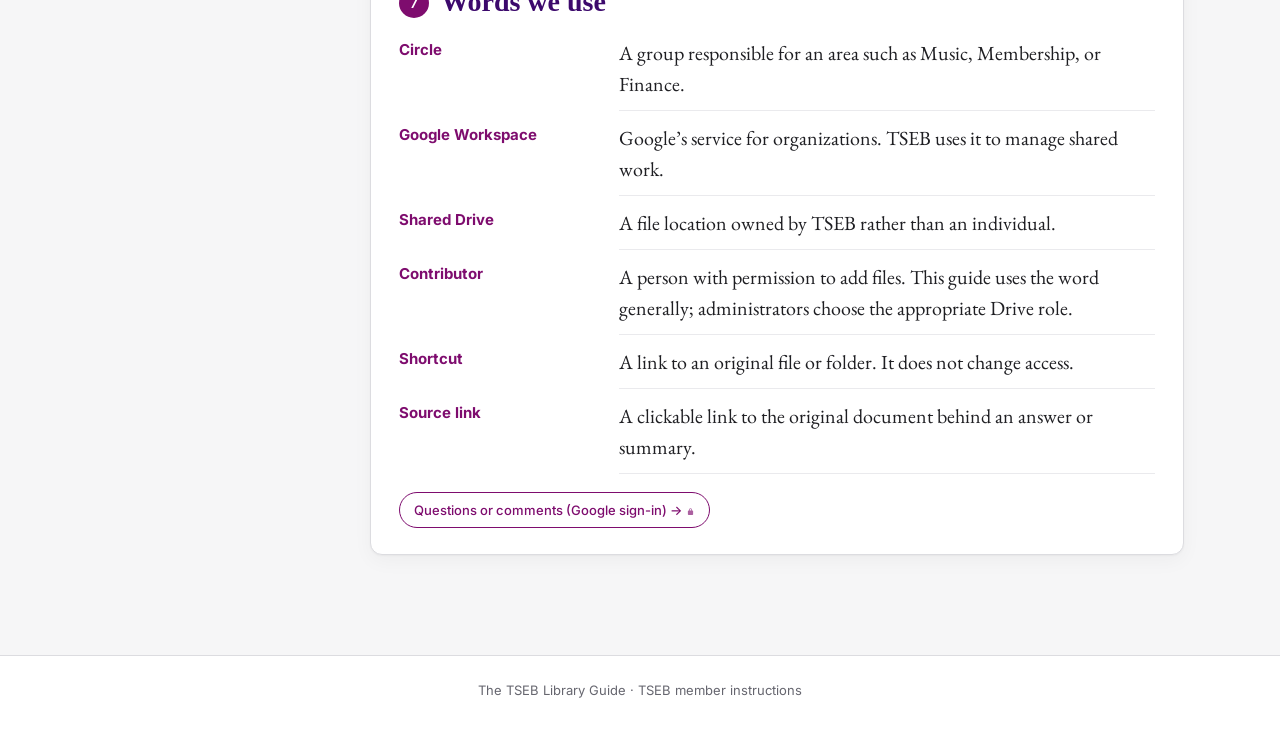
==== commit 9b7bf300: "docs: remove redundant optional AI wording" ====
--- a/guide/index.html
+++ b/guide/index.html
@@ -4,7 +4,7 @@
 <meta charset="utf-8">
 <meta name="viewport" content="width=device-width, initial-scale=1">
 <title>The TSEB Library Guide</title>
-<meta name="description" content="How the Threshold Singers of the East Bay file library is organized, shared and looked after. Plain-English guide for volunteers.">
+<meta name="description" content="Find, add, and manage files in the TSEB Shared Drive.">
 <meta name="theme-color" content="#7E0C6E">
 <link rel="preconnect" href="https://fonts.googleapis.com">
 <link rel="preconnect" href="https://fonts.gstatic.com" crossorigin>
@@ -121,9 +121,9 @@
 </head>
 <body>
 <header class="top"><div class="bar"><div class="mark">Threshold Singers of the East Bay<span>Library Guide</span></div><a class="pillbtn" href="https://drive.google.com/drive/folders/0AJCkSG7eGU1hUk9PVA">Open Shared Drive</a></div></header>
-<div class="hero"><div class="eyebrow">Member guide</div><h1>The TSEB Library Guide</h1><p class="lede">Find files, add files, and use optional help. A guide for TSEB members.</p>
+<div class="hero"><div class="eyebrow">Member guide</div><h1>The TSEB Library Guide</h1><p class="lede">Find files, add files, and get help. A guide for TSEB members.</p>
 <p class="signin">Use the Google account that received your invitation. If Google says “You need permission,” ask Hadas about access.</p></div>
-<div class="wrap"><nav class="toc" aria-label="Contents"><ol><li><a href="#what">1. What this is</a></li><li><a href="#add">2. Adding a file</a></li><li><a href="#find">3. Finding things</a></li><li><a href="#access">4. Who can see what</a></li><li><a href="#sensitive">5. Private material and optional AI</a></li><li><a href="#decisions">6. Using the library together</a></li><li><a href="#words">7. Words we use</a></li></ol></nav><main>
+<div class="wrap"><nav class="toc" aria-label="Contents"><ol><li><a href="#what">1. What this is</a></li><li><a href="#add">2. Adding a file</a></li><li><a href="#find">3. Finding things</a></li><li><a href="#access">4. Who can see what</a></li><li><a href="#sensitive">5. Private material and AI</a></li><li><a href="#decisions">6. Using the library together</a></li><li><a href="#words">7. Words we use</a></li></ol></nav><main>
 <section id="what"><h2><span class="num">1</span>What this is</h2>
 <p>The TSEB Library brings our shared files together in Google Drive. The agreed folder plan follows circles A–I.</p>
 <p>Open <a href="https://drive.google.com/drive/folders/0AJCkSG7eGU1hUk9PVA">TSEB Shared Drive</a>, then <a href="https://drive.google.com/drive/folders/1wiXzm1CPQGpaUWhbvn0Ks03SD0EMzbuI">TSEB Library</a>. TSEB owns this shared file location.</p>
@@ -135,7 +135,7 @@
 <rect class="box accent" x="275" y="30" width="210" height="95" rx="2"/><text class="t b" x="380" y="67" text-anchor="middle">Your circle folder</text><text class="t s" x="380" y="90" text-anchor="middle">choose where the file belongs</text>
 <path class="line" d="M485 78 L535 78" marker-end="url(#flow-arrow)"/>
 <rect class="box" x="540" y="30" width="210" height="95" rx="2"/><text class="t b" x="645" y="67" text-anchor="middle">Add or create a file</text><text class="t s" x="645" y="90" text-anchor="middle">directly in Google Drive</text></svg>
-<figcaption>Ordinary files go directly into a circle folder. AI help is optional.</figcaption></figure><div class="note"><b>Use Drive directly.</b> Add files to your chosen circle folder. No upload form, automated filing, or AI subscription is required.</div>
+<figcaption>Ordinary files go directly into a circle folder.</figcaption></figure><div class="note"><b>Use Drive directly.</b> Add files to your chosen circle folder.</div>
 <p>Most members will read files. Circle contributors can add or change files where their access permits.</p>
 <p class="feedback"><a href="https://docs.google.com/document/d/1DibIwgLgc12V3TPyRey9dV_jzhb4A3W62BdHbX6sdco/edit?tab=t.7llmhcqlfxnx">Questions or comments (Google sign-in) →</a></p></section><section id="add"><h2><span class="num">2</span>Adding a file</h2>
 <p>Use these steps when you have permission to add files.</p>
@@ -174,21 +174,21 @@
 <h3>Sending someone a link</h3><p>Use <b>Share → Copy link</b>. For a private file, keep <b>General access: Restricted</b>.</p>
 <p>A copied link does not give access. Ask an administrator to add an approved reader who cannot open it.</p>
 <p>Before you send material outside TSEB, ask its keeper whether that sharing is permitted.</p>
-<p class="feedback"><a href="https://docs.google.com/document/d/1DibIwgLgc12V3TPyRey9dV_jzhb4A3W62BdHbX6sdco/edit?tab=t.hy5jbo3kj4pp">Questions or comments (Google sign-in) →</a></p></section><section id="sensitive"><h2><span class="num">5</span>Private material and optional AI help</h2>
+<p class="feedback"><a href="https://docs.google.com/document/d/1DibIwgLgc12V3TPyRey9dV_jzhb4A3W62BdHbX6sdco/edit?tab=t.hy5jbo3kj4pp">Questions or comments (Google sign-in) →</a></p></section><section id="sensitive"><h2><span class="num">5</span>Private material and AI help</h2>
 <h3>Client and member information</h3><p>Brenna and the second bedside coordinator are responsible for confidential client records. Keep those records out of the general library.</p>
 <p>Ask the bedside coordinator for the approved restricted location. Workspace administrators can retain administrative access.</p>
 <p>Bedside activity reports without confidential client information can be filed in the Music Circle when the coordinator approves. Use the coordinator’s agreed route for confidential client information. If you do not know that route, ask Brenna or Hadas first.</p>
 <p>If private material appears in a general folder, do not forward or copy it. Notify Hadas, Brenna, or an administrator.</p>
 <p>The authorized owner will correct its access or location and preserve the original record.</p>
-<h3>AI is optional</h3><p>You can use the library without Claude or an AI subscription. People choose folders and add their own files.</p>
-<p>If you want AI help, you can ask about approved, non-sensitive documents or request a summary. Availability and any cost depend on your chosen tool.</p>
-<p>Google Drive’s AI features are optional too. Their availability and cost depend on your account.</p>
+<h3>Getting help with AI</h3>
+<p>For AI help, ask about approved, non-sensitive documents or request a summary. Availability and any cost depend on your chosen tool.</p>
+<p>Google Drive’s AI features and their cost depend on your account.</p>
 <p>Keep confidential client information, passwords, and private member information out of AI tools.</p>
 <p>Give an AI helper only the non-sensitive files approved for that task. Ask it to preserve originals and label summaries.</p>
 <div class="note"><b>Example request:</b> “Summarize these approved meeting notes. Include clickable links to the original documents so I can check your answer.”</div>
 <p>Source links let readers compare an AI answer with the original. AI answers can contain mistakes.</p>
 <p class="feedback"><a href="https://docs.google.com/document/d/1DibIwgLgc12V3TPyRey9dV_jzhb4A3W62BdHbX6sdco/edit?tab=t.631bn1122er1">Questions or comments (Google sign-in) →</a></p></section><section id="decisions"><h2><span class="num">6</span>Using the library together</h2>
-<h3>Agreed</h3><ul><li>The library uses the A–I circle layout.</li><li>Contributors add files directly to their chosen circle folder. A subfolder is optional.</li><li>AI help is optional. No subscription or automated filing is required.</li><li>Word documents and spreadsheets can become Google Docs and Sheets after content checks.</li><li>Labeled summaries and the FAQ remain useful references.</li></ul>
+<h3>Agreed</h3><ul><li>The library uses the A–I circle layout.</li><li>Contributors add files directly to their chosen circle folder. A subfolder is optional.</li><li>Word documents and spreadsheets can become Google Docs and Sheets after content checks.</li><li>Labeled summaries and the FAQ remain useful references.</li></ul>
 <h3>Where to get help</h3><ul><li><b>Files, folders, or naming:</b> ask Hadas or your circle’s file keeper.</li><li><b>Account or access problems:</b> ask Hadas or Iris.</li><li><b>Confidential client records:</b> ask Brenna or the bedside coordinator.</li><li><b>Guide corrections:</b> use the questions and comments links.</li></ul>
 <p class="feedback"><a href="https://docs.google.com/document/d/1DibIwgLgc12V3TPyRey9dV_jzhb4A3W62BdHbX6sdco/edit?tab=t.wdueixjp9kmw">Questions or comments (Google sign-in) →</a></p></section><section id="words"><h2><span class="num">7</span>Words we use</h2>
 <dl class="gloss"><dt>Circle</dt><dd>A group responsible for an area such as Music, Membership, or Finance.</dd><dt>Google Workspace</dt><dd>Google’s service for organizations. TSEB uses it to manage shared work.</dd><dt>Shared Drive</dt><dd>A file location owned by TSEB rather than an individual.</dd><dt>Contributor</dt><dd>A person with permission to add files. This guide uses the word generally; administrators choose the appropriate Drive role.</dd><dt>Shortcut</dt><dd>A link to an original file or folder. It does not change access.</dd><dt>Source link</dt><dd>A clickable link to the original document behind an answer or summary.</dd></dl>
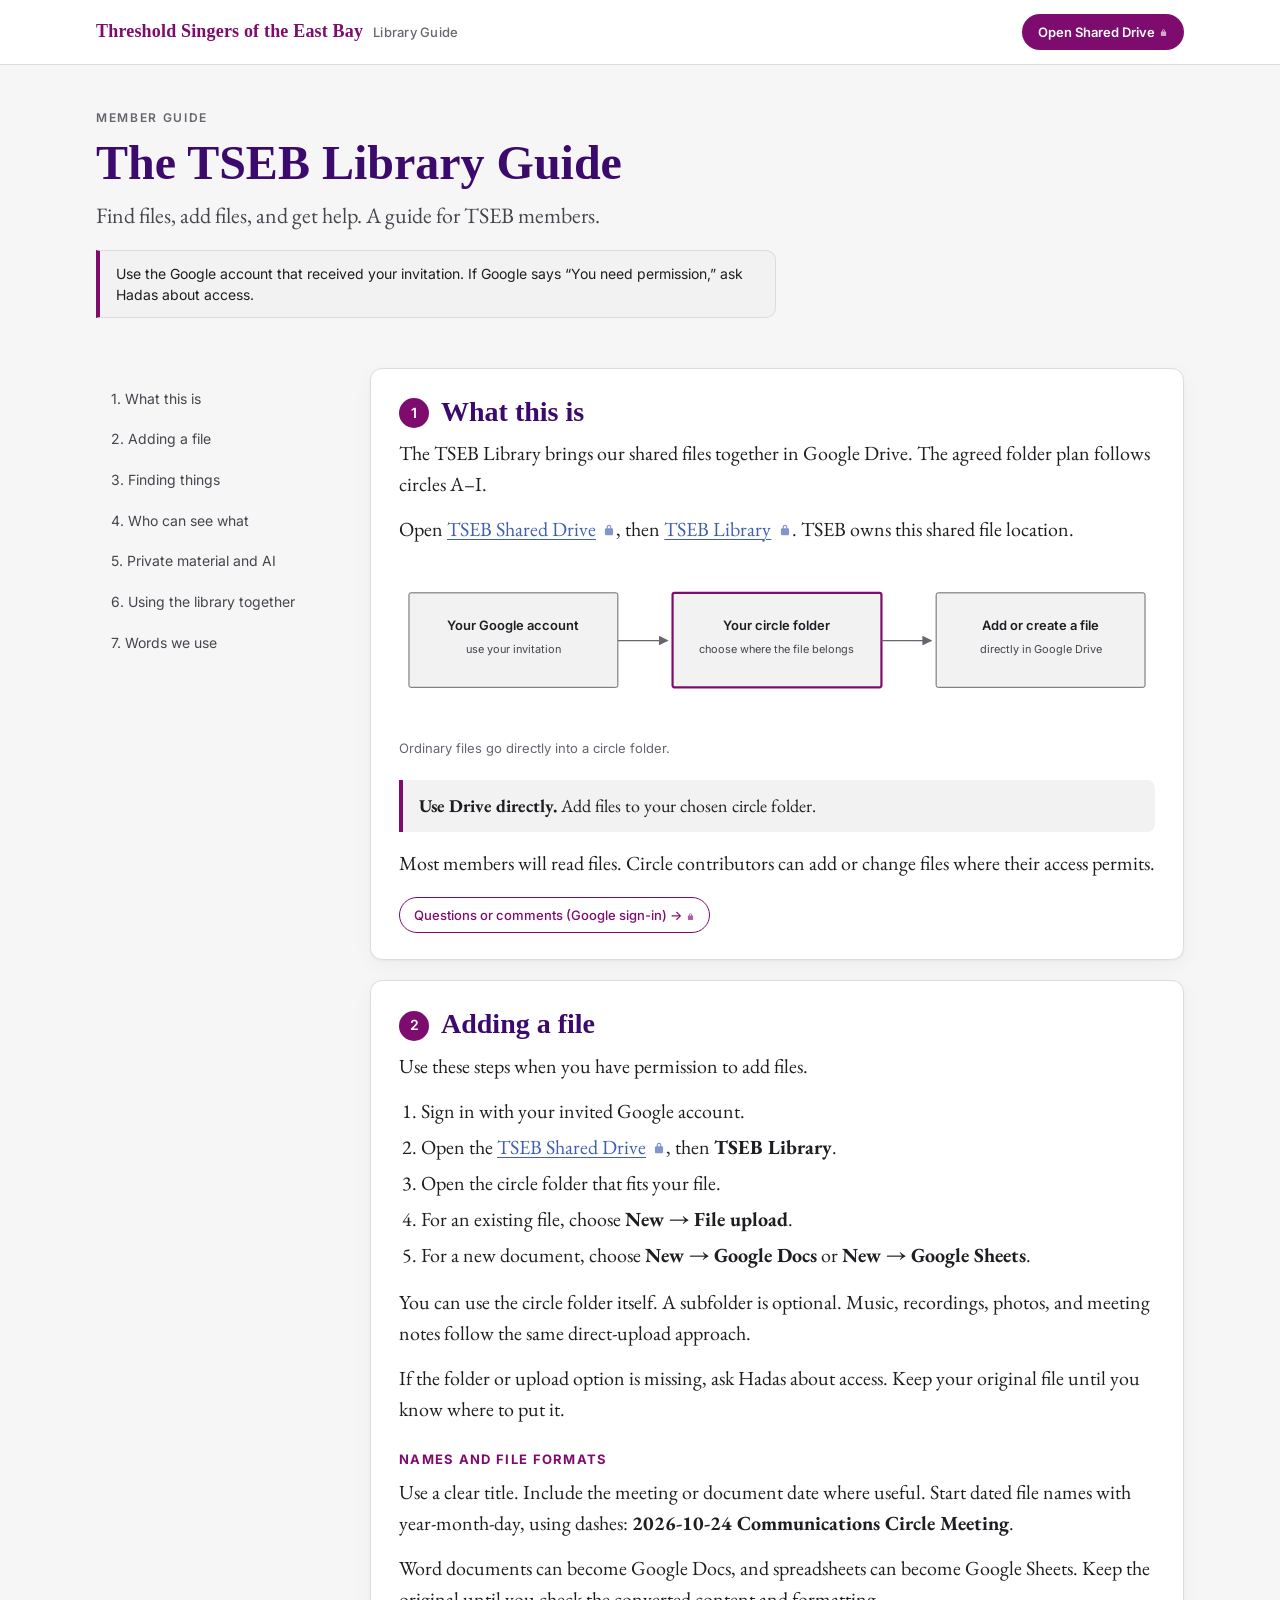
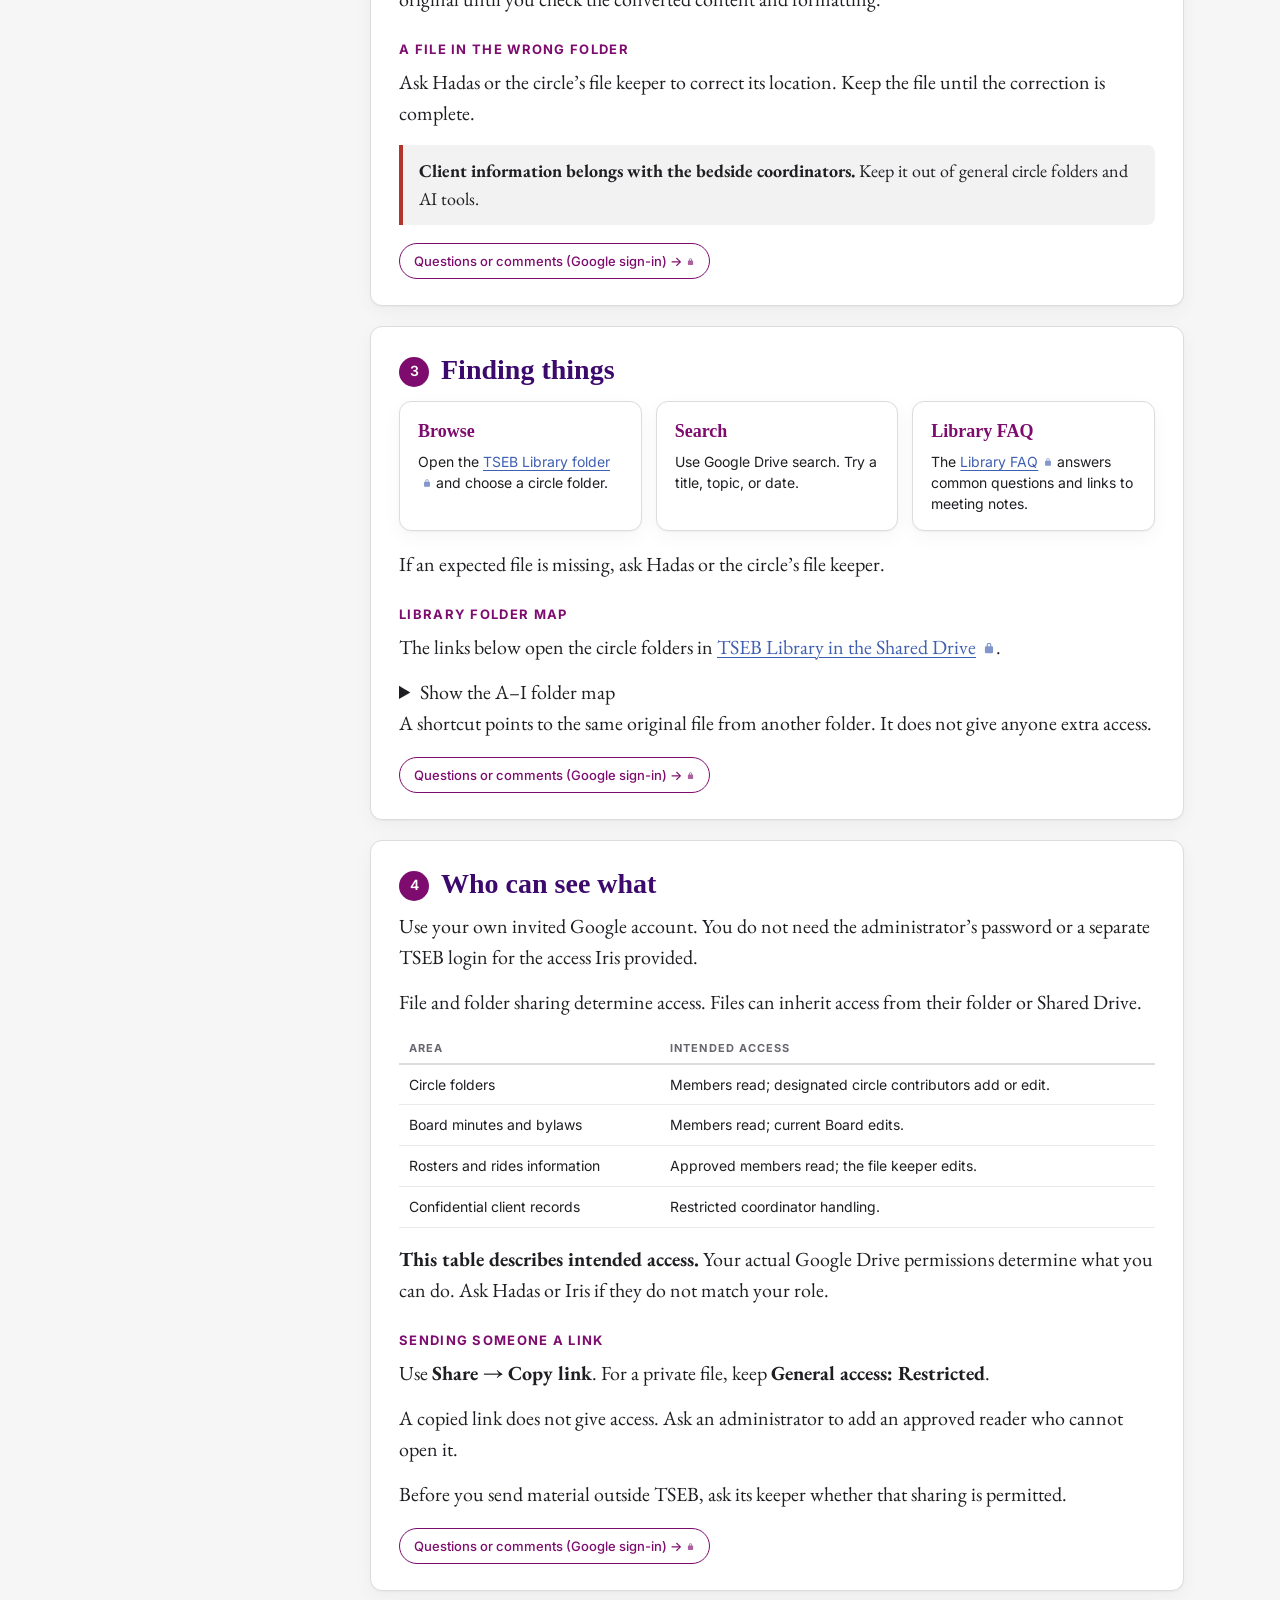
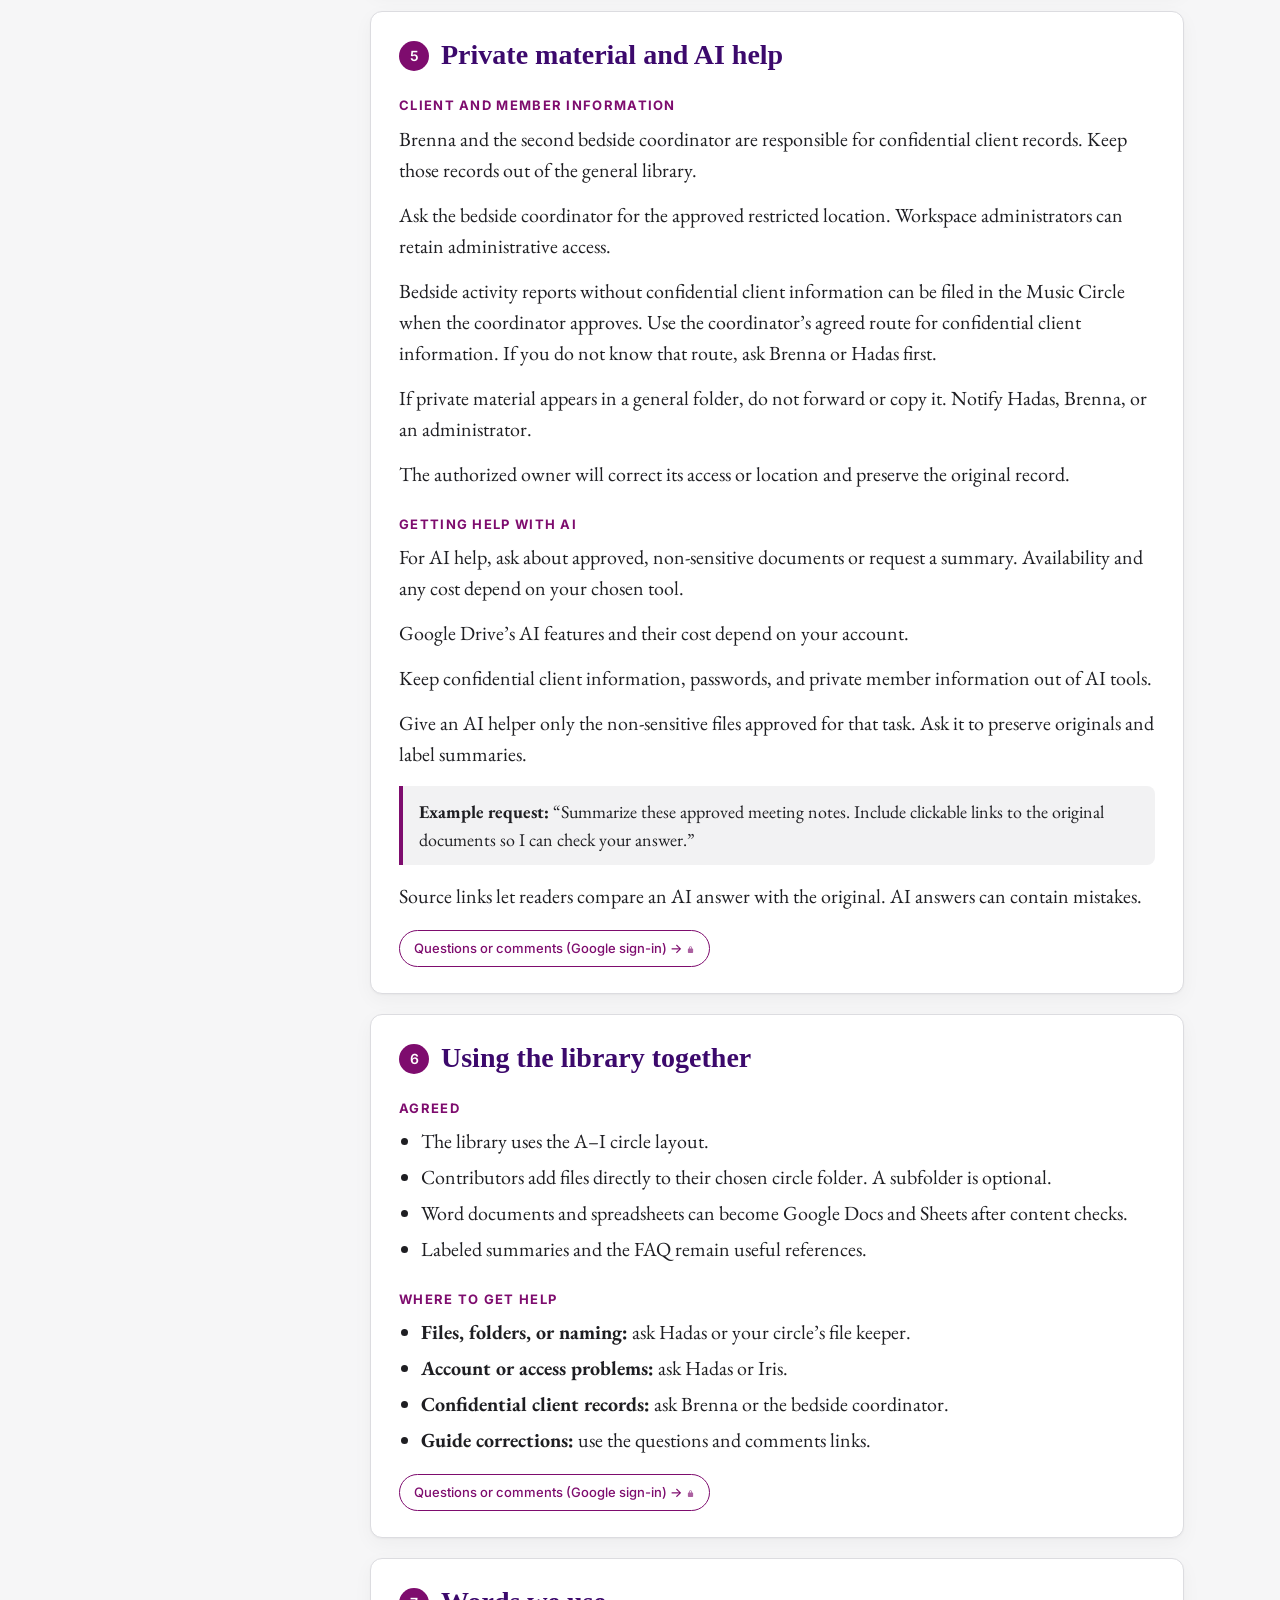
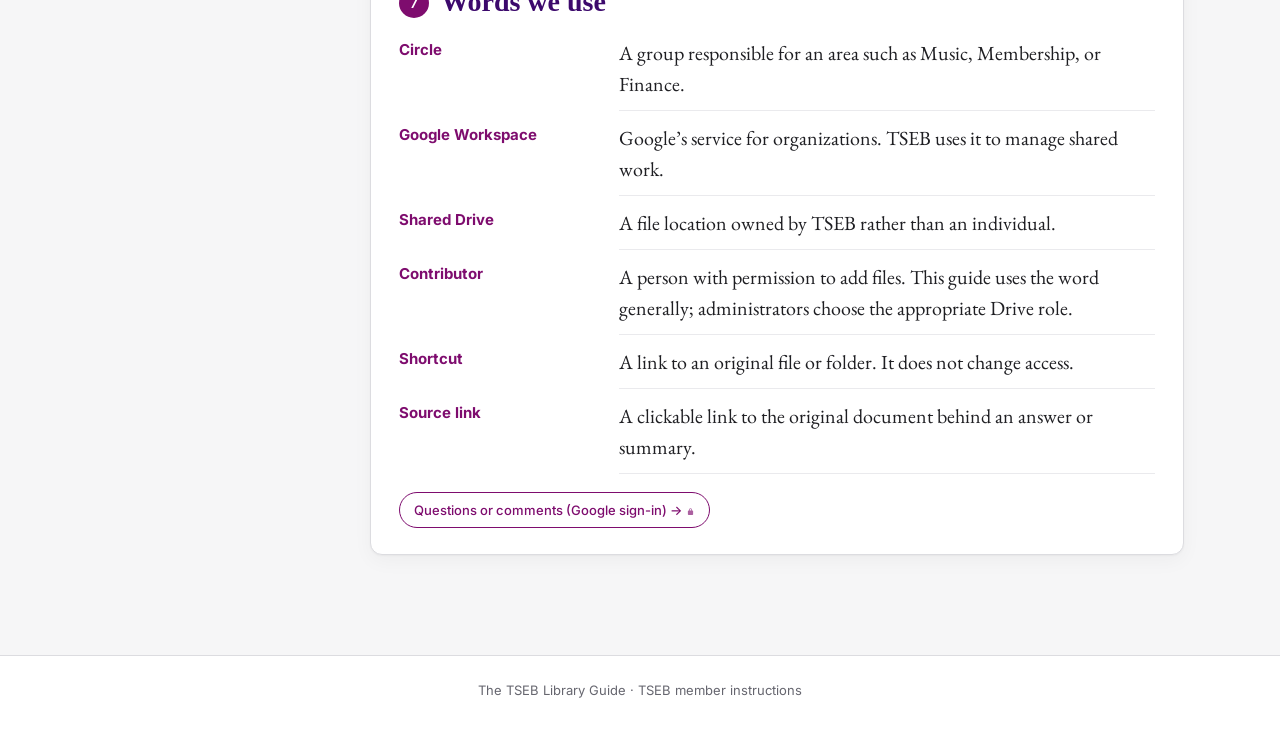
==== commit c29af2b1: "fix: serve TSEB guide as HTML" ====
--- a/guide/index.html
+++ b/guide/index.html
@@ -145,7 +145,7 @@
 <h3>Names and file formats</h3><p>Use a clear title. Include the meeting or document date where useful. Start dated file names with year-month-day, using dashes: <b>2026-10-24 Communications Circle Meeting</b>.</p>
 <p>Word documents can become Google Docs, and spreadsheets can become Google Sheets. Keep the original until you check the converted content and formatting.</p>
 <h3>A file in the wrong folder</h3><p>Ask Hadas or the circle’s file keeper to correct its location. Keep the file until the correction is complete.</p>
-<div class="note warn"><b>Client information belongs with the bedside coordinators.</b> Keep them out of general circle folders and AI tools.</div>
+<div class="note warn"><b>Client information belongs with the bedside coordinators.</b> Keep it out of general circle folders and AI tools.</div>
 <p class="feedback"><a href="https://docs.google.com/document/d/1DibIwgLgc12V3TPyRey9dV_jzhb4A3W62BdHbX6sdco/edit?tab=t.zgen7h57se3p">Questions or comments (Google sign-in) →</a></p></section><section id="find"><h2><span class="num">3</span>Finding things</h2>
 <div class="cards"><div class="card"><b>Browse</b>Open the <a href="https://drive.google.com/drive/folders/1wiXzm1CPQGpaUWhbvn0Ks03SD0EMzbuI">TSEB Library folder</a> and choose a circle folder.</div><div class="card"><b>Search</b>Use Google Drive search. Try a title, topic, or date.</div><div class="card"><b>Library FAQ</b>The <a href="https://docs.google.com/document/d/1sq5wHFshfHq9oZn7XgRyAP9HtceHcmR6ena47ZkvFms/edit">Library FAQ</a> answers common questions and links to meeting notes.</div></div>
 <p>If an expected file is missing, ask Hadas or the circle’s file keeper.</p>
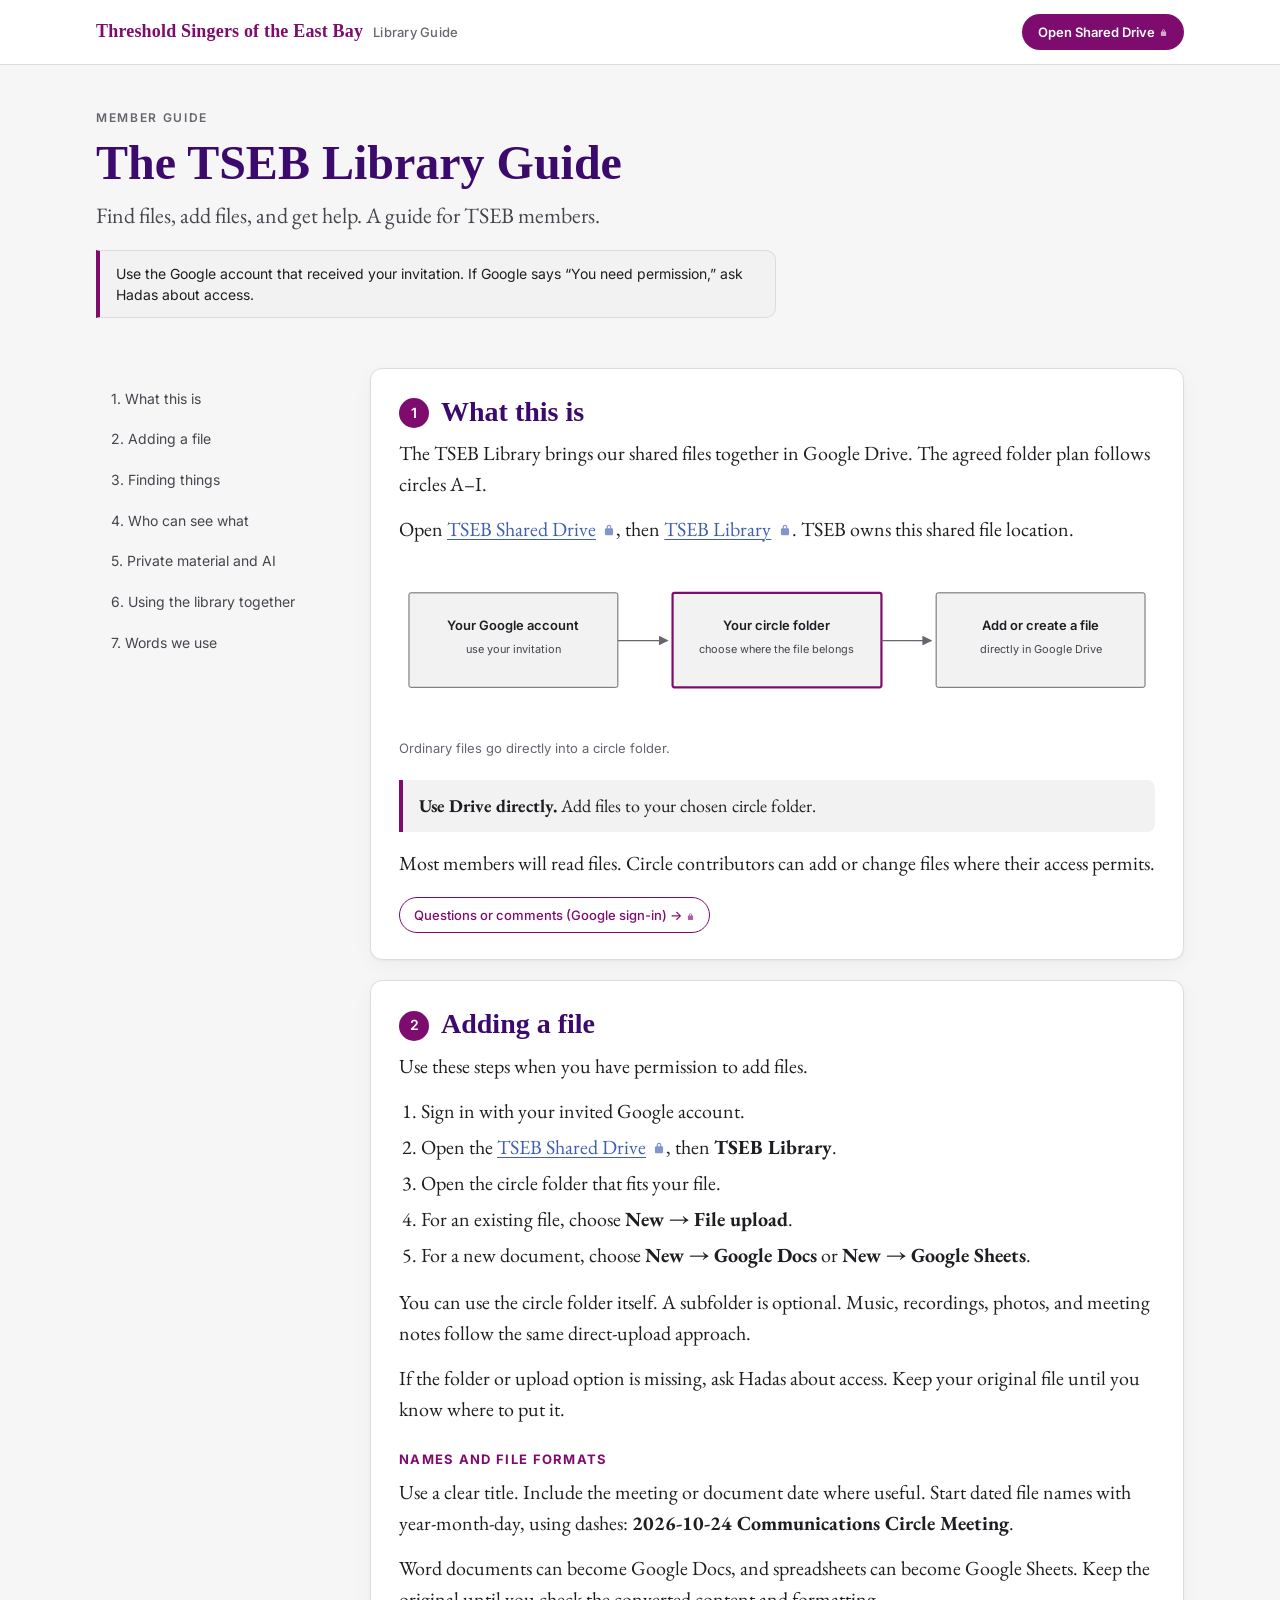
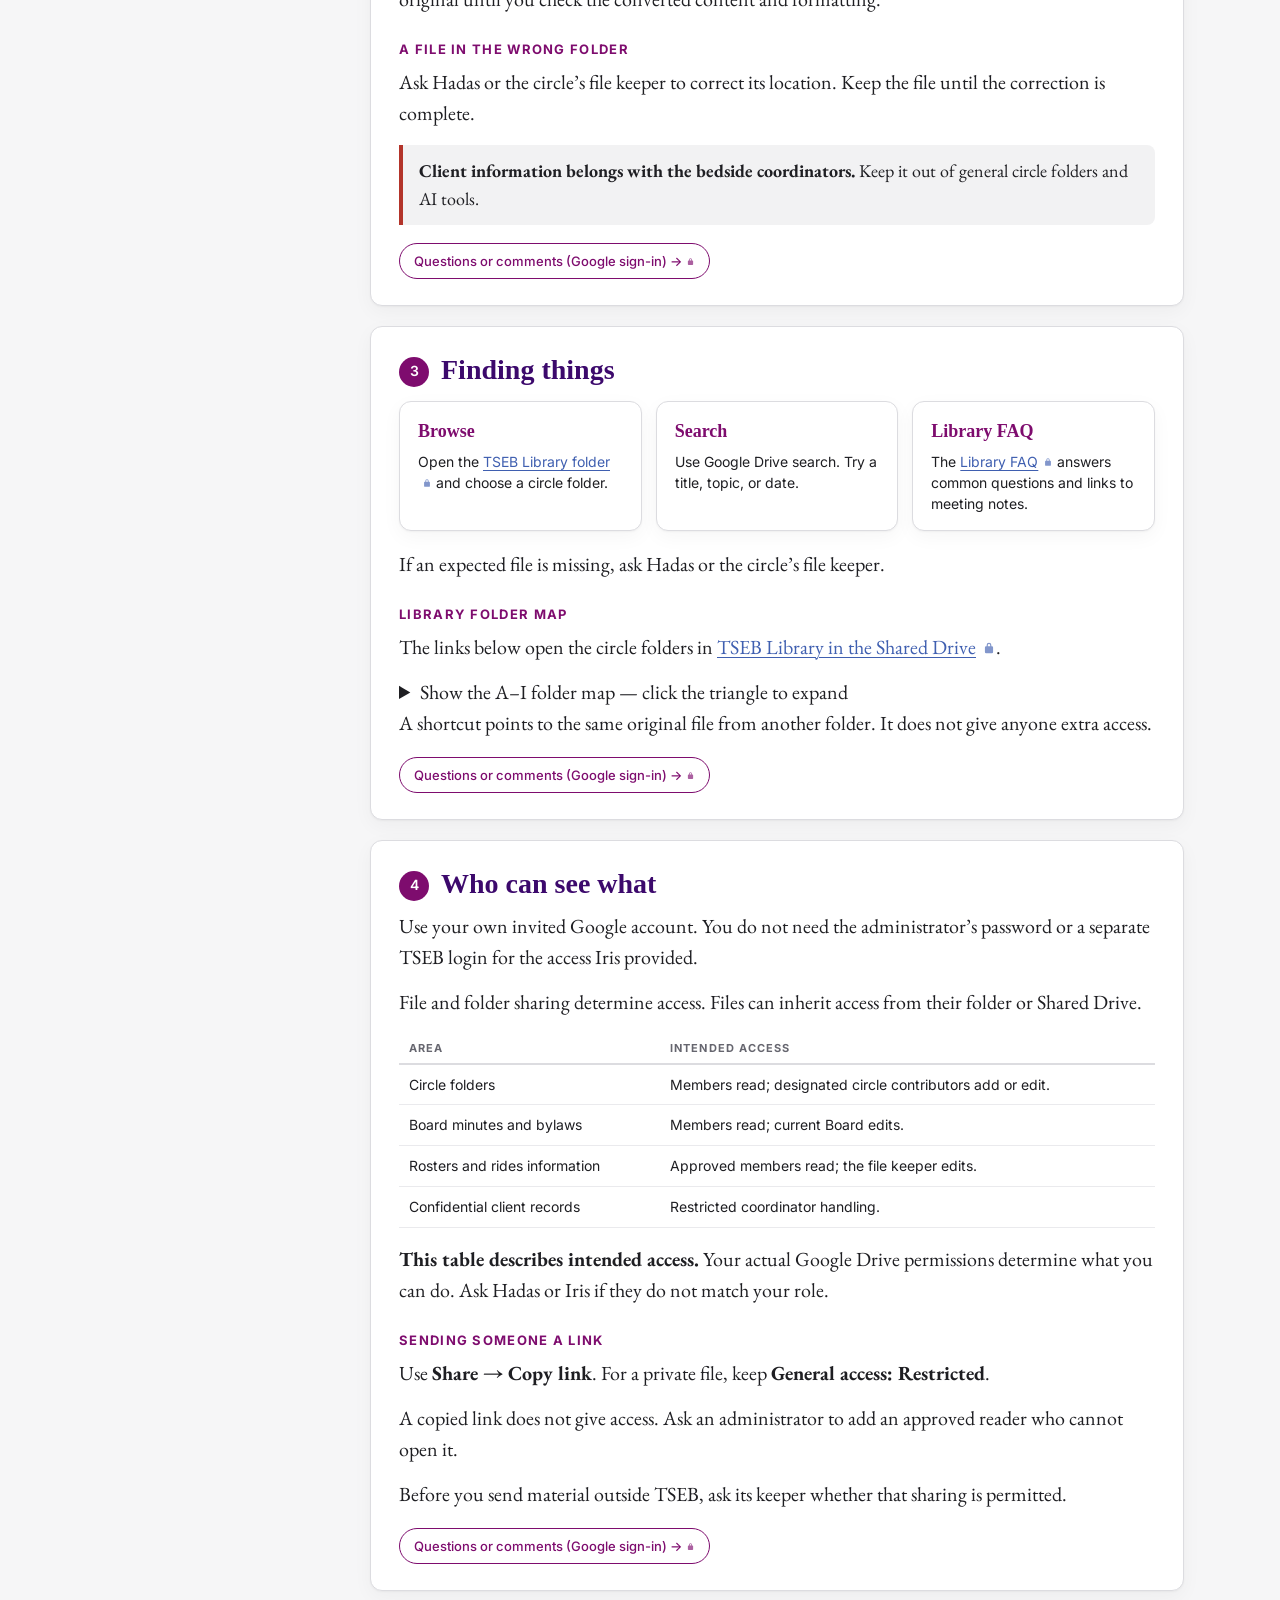
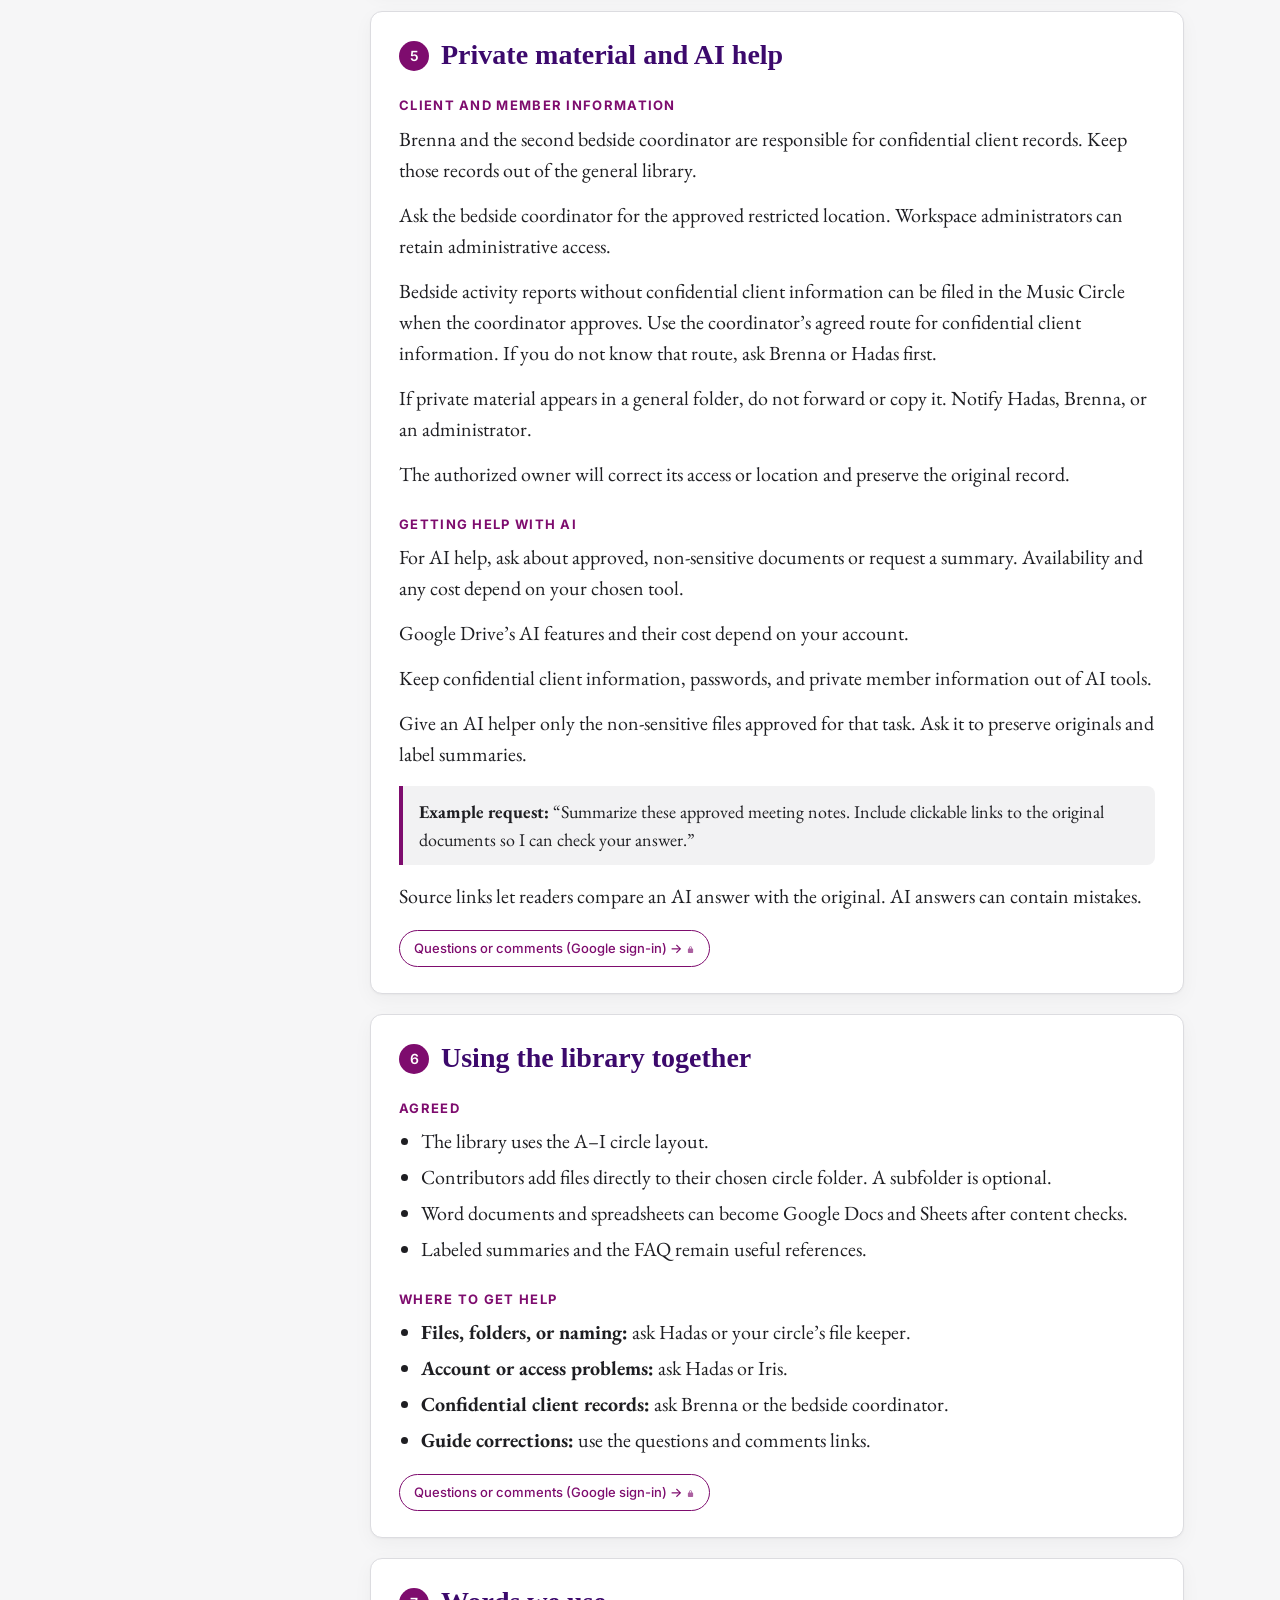
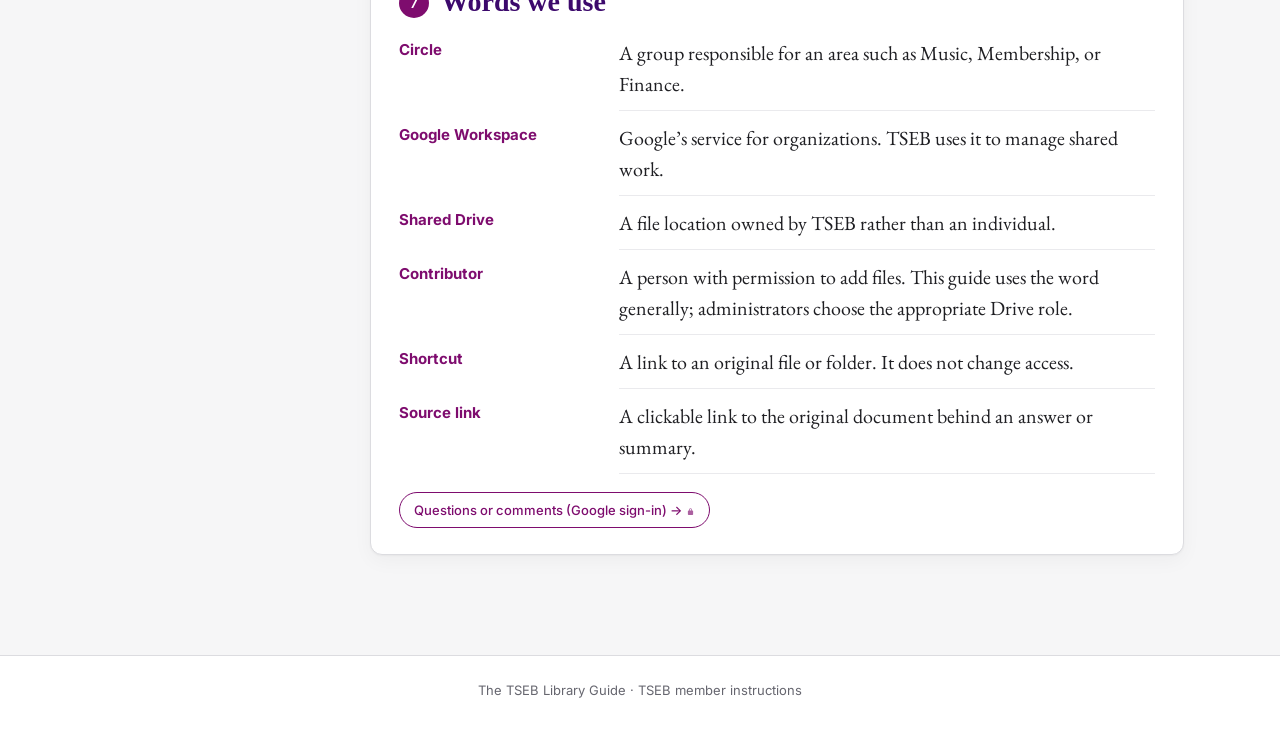
==== commit ddcf0d43: "docs: explain folder map expansion" ====
--- a/guide/index.html
+++ b/guide/index.html
@@ -150,7 +150,7 @@
 <div class="cards"><div class="card"><b>Browse</b>Open the <a href="https://drive.google.com/drive/folders/1wiXzm1CPQGpaUWhbvn0Ks03SD0EMzbuI">TSEB Library folder</a> and choose a circle folder.</div><div class="card"><b>Search</b>Use Google Drive search. Try a title, topic, or date.</div><div class="card"><b>Library FAQ</b>The <a href="https://docs.google.com/document/d/1sq5wHFshfHq9oZn7XgRyAP9HtceHcmR6ena47ZkvFms/edit">Library FAQ</a> answers common questions and links to meeting notes.</div></div>
 <p>If an expected file is missing, ask Hadas or the circle’s file keeper.</p>
 <h3>Library folder map</h3><p>The links below open the circle folders in <a href="https://drive.google.com/drive/folders/1wiXzm1CPQGpaUWhbvn0Ks03SD0EMzbuI">TSEB Library in the Shared Drive</a>.</p>
-<details><summary>Show the A–I folder map</summary><ul class="fmap">
+<details><summary>Show the A–I folder map — click the triangle to expand</summary><ul class="fmap">
   <li><a href="https://drive.google.com/drive/folders/1hkeiIVgQlSr75RXOYOpxT0qPDjnwWt1C"><b>A Quick links</b></a> — Roster, current rehearsal roles, rides, calendar.<div class="kids"><a href="https://drive.google.com/drive/folders/1hDI15Jz4vhw5_GOFv8UN29UTAmKJX6Zj">Current rehearsal roles</a>, <a href="https://drive.google.com/drive/folders/110x9J805cyCPJ5mtycw8v3qhDLUINs3n">Process for Becoming a Bedside Singer</a>, <a href="https://drive.google.com/drive/folders/1Qprzc9CBP8NmvtHljEeIfNNV6nXsmNBH">Rides to rehearsals</a>, <a href="https://drive.google.com/drive/folders/1mMXGk3rNmW2yUDEsXp1NWDq-ulsIE6nq">Roster</a></div></li>
   <li><a href="https://drive.google.com/drive/folders/1SEDtuGPIsVfyPe_wb26kTDcNuoHAFV9r"><b>B Threshold Leadership Circle</b></a> — TLC meetings, planning, governance.<div class="kids"><a href="https://drive.google.com/drive/folders/1obTNZWgc5J0L3MQvLhCzsFh5wQNnM-MV">Meeting Agendas and Minutes</a>, <a href="https://drive.google.com/drive/folders/1RFUOqQv97BrX8UJbXi5wSYweR8s_vMZW">Strategic planning</a></div></li>
   <li><a href="https://drive.google.com/drive/folders/18JvNEy-C6QmsKCBuvy05JJItjjlHqypJ"><b>C Communications Circle</b></a> — Outreach, website, file-sharing project, reports.<div class="kids"><a href="https://drive.google.com/drive/folders/1Q7xLaYqfpaUXDp6L5oyiZ7pprbKqrUiQ">Circle Meeting Agendas and Minutes</a>, <a href="https://drive.google.com/drive/folders/1NwXoaBkL5h_ao_VJfpSLY9TFhEdxIg4g">Circle membership</a>, <a href="https://drive.google.com/drive/folders/1rEDsIvMxsL2QHot2-KBYWikl5HGVOZIT">Internal Communication</a>, <a href="https://drive.google.com/drive/folders/19KUlqJudMxXfQA6GoVmL70zrw-Bh7cxO">Reports</a>, <a href="https://drive.google.com/drive/folders/1RGSF-q-AImu_BA5vYJdWnwnV-oja2bso">Team File-Sharing Project</a>, <a href="https://drive.google.com/drive/folders/1EUMGYcpuIiiWhUfK0eVXVETBeKQlst04">Team Outreach</a>, <a href="https://drive.google.com/drive/folders/1WNmNoh2ah8BkebIqvV6Vf4qIqumhm80-">Team Web site revision</a></div></li>
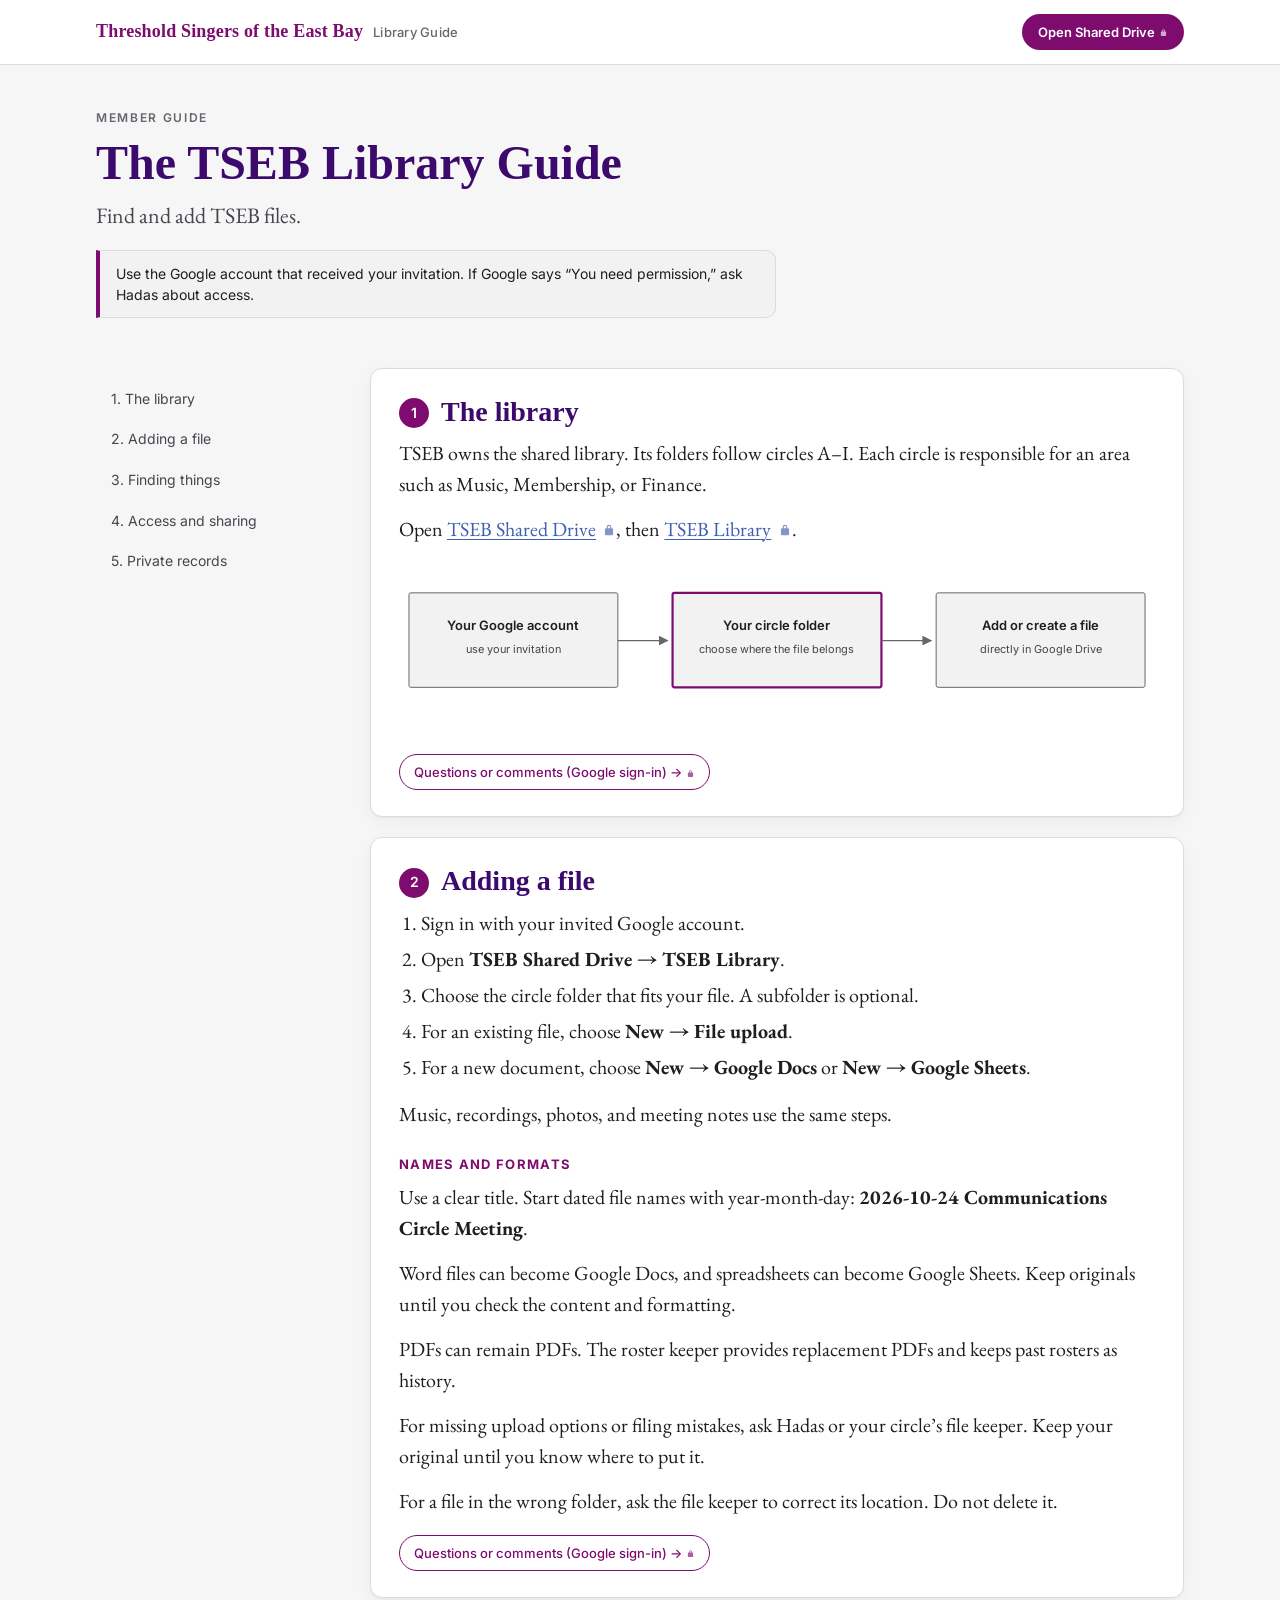
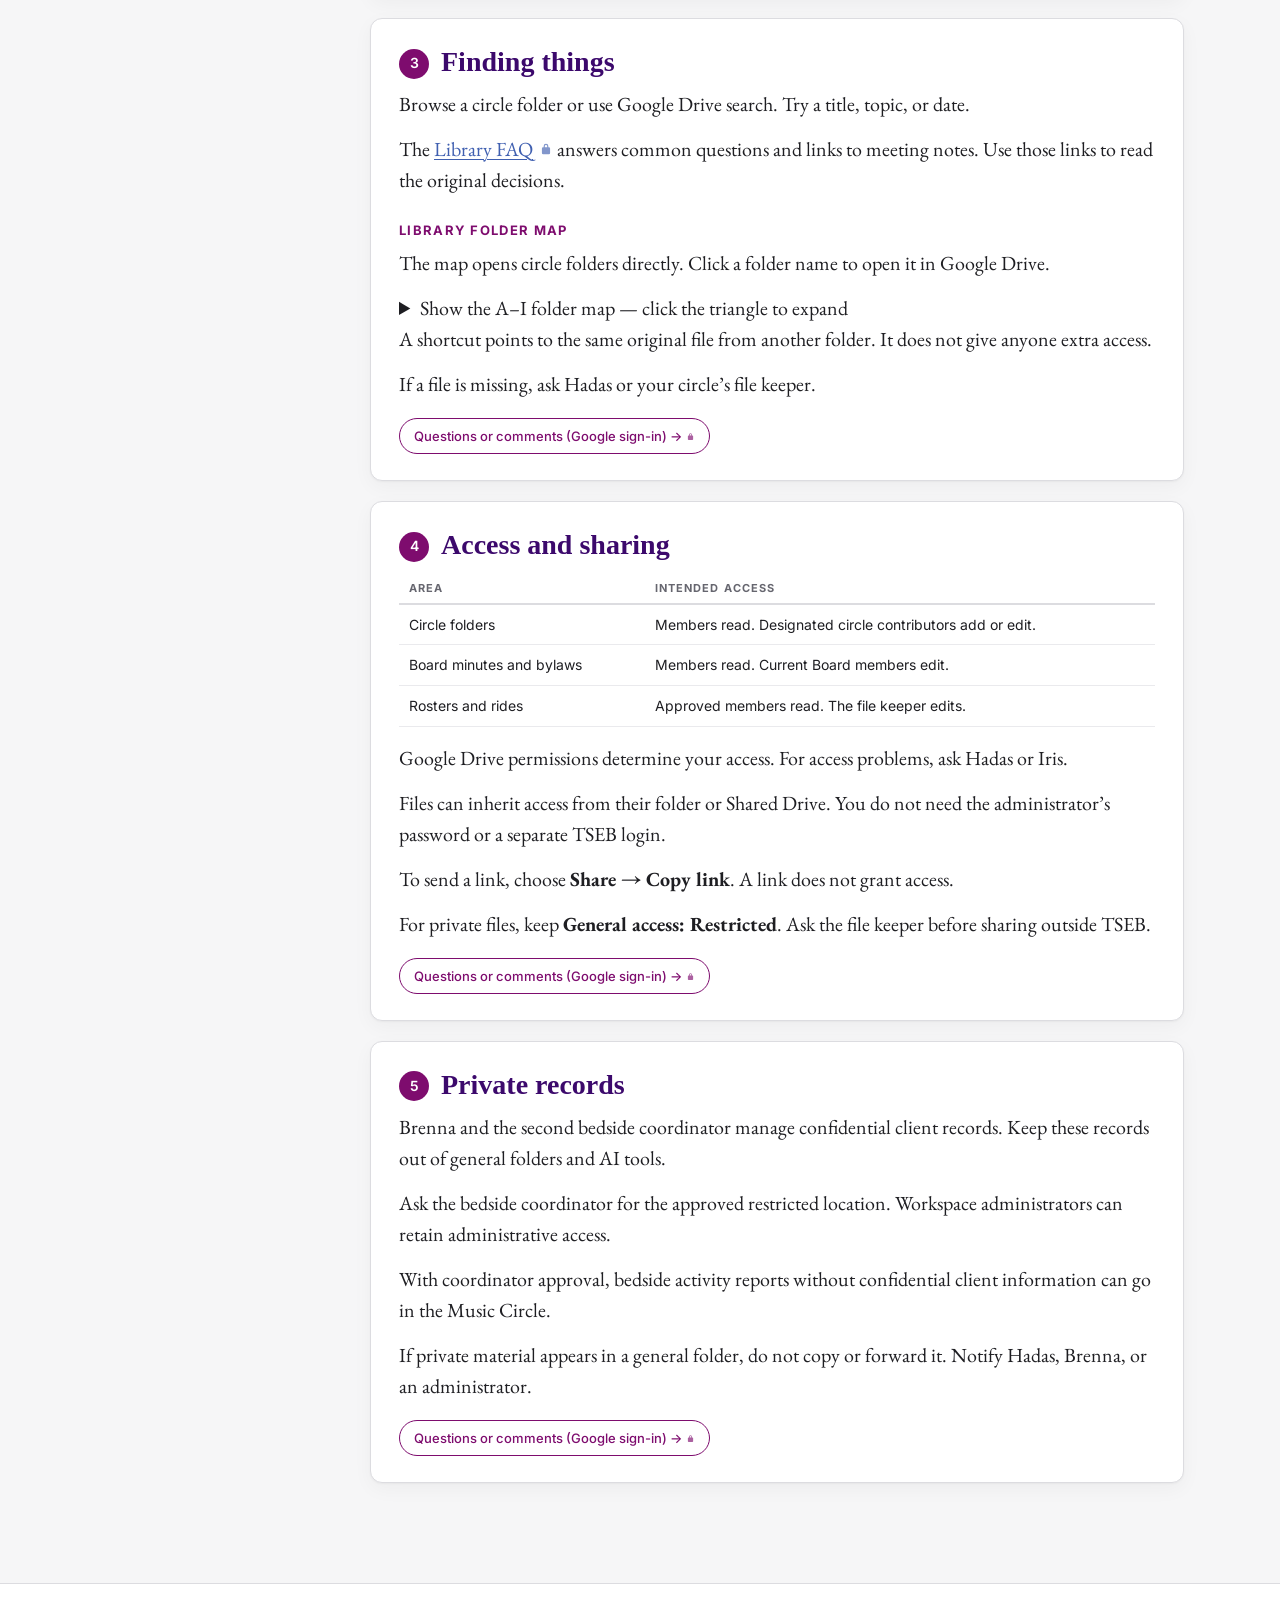
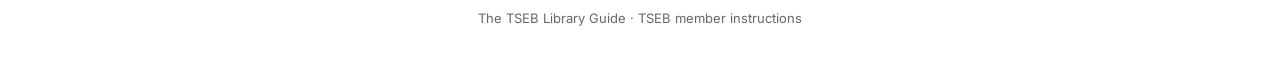
==== commit 5fd7ad1e: "docs: shorten TSEB member guide" ====
--- a/guide/index.html
+++ b/guide/index.html
@@ -121,13 +121,12 @@
 </head>
 <body>
 <header class="top"><div class="bar"><div class="mark">Threshold Singers of the East Bay<span>Library Guide</span></div><a class="pillbtn" href="https://drive.google.com/drive/folders/0AJCkSG7eGU1hUk9PVA">Open Shared Drive</a></div></header>
-<div class="hero"><div class="eyebrow">Member guide</div><h1>The TSEB Library Guide</h1><p class="lede">Find files, add files, and get help. A guide for TSEB members.</p>
+<div class="hero"><div class="eyebrow">Member guide</div><h1>The TSEB Library Guide</h1><p class="lede">Find and add TSEB files.</p>
 <p class="signin">Use the Google account that received your invitation. If Google says “You need permission,” ask Hadas about access.</p></div>
-<div class="wrap"><nav class="toc" aria-label="Contents"><ol><li><a href="#what">1. What this is</a></li><li><a href="#add">2. Adding a file</a></li><li><a href="#find">3. Finding things</a></li><li><a href="#access">4. Who can see what</a></li><li><a href="#sensitive">5. Private material and AI</a></li><li><a href="#decisions">6. Using the library together</a></li><li><a href="#words">7. Words we use</a></li></ol></nav><main>
-<section id="what"><h2><span class="num">1</span>What this is</h2>
-<p>The TSEB Library brings our shared files together in Google Drive. The agreed folder plan follows circles A–I.</p>
-<p>Open <a href="https://drive.google.com/drive/folders/0AJCkSG7eGU1hUk9PVA">TSEB Shared Drive</a>, then <a href="https://drive.google.com/drive/folders/1wiXzm1CPQGpaUWhbvn0Ks03SD0EMzbuI">TSEB Library</a>. TSEB owns this shared file location.</p>
-
+<div class="wrap"><nav class="toc" aria-label="Contents"><ol><li><a href="#what">1. The library</a></li><li><a href="#add">2. Adding a file</a></li><li><a href="#find">3. Finding things</a></li><li><a href="#access">4. Access and sharing</a></li><li><a href="#sensitive">5. Private records</a></li></ol></nav><main>
+<section id="what"><h2><span class="num">1</span>The library</h2>
+<p>TSEB owns the shared library. Its folders follow circles A–I. Each circle is responsible for an area such as Music, Membership, or Finance.</p>
+<p>Open <a href="https://drive.google.com/drive/folders/0AJCkSG7eGU1hUk9PVA">TSEB Shared Drive</a>, then <a href="https://drive.google.com/drive/folders/1wiXzm1CPQGpaUWhbvn0Ks03SD0EMzbuI">TSEB Library</a>.</p>
 <figure><svg viewBox="0 0 760 170" role="img" aria-labelledby="member-flow-title"><title id="member-flow-title">Sign in with your invited Google account, choose your circle folder, then add a file directly.</title>
 <defs><marker id="flow-arrow" viewBox="0 0 10 10" refX="9" refY="5" markerWidth="7" markerHeight="7" orient="auto"><path d="M0,0 L10,5 L0,10 z" class="arrowhead"/></marker></defs>
 <rect class="box" x="10" y="30" width="210" height="95" rx="2"/><text class="t b" x="115" y="67" text-anchor="middle">Your Google account</text><text class="t s" x="115" y="90" text-anchor="middle">use your invitation</text>
@@ -135,21 +134,21 @@
 <rect class="box accent" x="275" y="30" width="210" height="95" rx="2"/><text class="t b" x="380" y="67" text-anchor="middle">Your circle folder</text><text class="t s" x="380" y="90" text-anchor="middle">choose where the file belongs</text>
 <path class="line" d="M485 78 L535 78" marker-end="url(#flow-arrow)"/>
 <rect class="box" x="540" y="30" width="210" height="95" rx="2"/><text class="t b" x="645" y="67" text-anchor="middle">Add or create a file</text><text class="t s" x="645" y="90" text-anchor="middle">directly in Google Drive</text></svg>
-<figcaption>Ordinary files go directly into a circle folder.</figcaption></figure><div class="note"><b>Use Drive directly.</b> Add files to your chosen circle folder.</div>
-<p>Most members will read files. Circle contributors can add or change files where their access permits.</p>
-<p class="feedback"><a href="https://docs.google.com/document/d/1DibIwgLgc12V3TPyRey9dV_jzhb4A3W62BdHbX6sdco/edit?tab=t.7llmhcqlfxnx">Questions or comments (Google sign-in) →</a></p></section><section id="add"><h2><span class="num">2</span>Adding a file</h2>
-<p>Use these steps when you have permission to add files.</p>
-<ol class="steps"><li>Sign in with your invited Google account.</li><li>Open the <a href="https://drive.google.com/drive/folders/0AJCkSG7eGU1hUk9PVA">TSEB Shared Drive</a>, then <b>TSEB Library</b>.</li><li>Open the circle folder that fits your file.</li><li>For an existing file, choose <b>New → File upload</b>.</li><li>For a new document, choose <b>New → Google Docs</b> or <b>New → Google Sheets</b>.</li></ol>
-<p>You can use the circle folder itself. A subfolder is optional. Music, recordings, photos, and meeting notes follow the same direct-upload approach.</p>
-<p>If the folder or upload option is missing, ask Hadas about access. Keep your original file until you know where to put it.</p>
-<h3>Names and file formats</h3><p>Use a clear title. Include the meeting or document date where useful. Start dated file names with year-month-day, using dashes: <b>2026-10-24 Communications Circle Meeting</b>.</p>
-<p>Word documents can become Google Docs, and spreadsheets can become Google Sheets. Keep the original until you check the converted content and formatting.</p>
-<h3>A file in the wrong folder</h3><p>Ask Hadas or the circle’s file keeper to correct its location. Keep the file until the correction is complete.</p>
-<div class="note warn"><b>Client information belongs with the bedside coordinators.</b> Keep it out of general circle folders and AI tools.</div>
-<p class="feedback"><a href="https://docs.google.com/document/d/1DibIwgLgc12V3TPyRey9dV_jzhb4A3W62BdHbX6sdco/edit?tab=t.zgen7h57se3p">Questions or comments (Google sign-in) →</a></p></section><section id="find"><h2><span class="num">3</span>Finding things</h2>
-<div class="cards"><div class="card"><b>Browse</b>Open the <a href="https://drive.google.com/drive/folders/1wiXzm1CPQGpaUWhbvn0Ks03SD0EMzbuI">TSEB Library folder</a> and choose a circle folder.</div><div class="card"><b>Search</b>Use Google Drive search. Try a title, topic, or date.</div><div class="card"><b>Library FAQ</b>The <a href="https://docs.google.com/document/d/1sq5wHFshfHq9oZn7XgRyAP9HtceHcmR6ena47ZkvFms/edit">Library FAQ</a> answers common questions and links to meeting notes.</div></div>
-<p>If an expected file is missing, ask Hadas or the circle’s file keeper.</p>
-<h3>Library folder map</h3><p>The links below open the circle folders in <a href="https://drive.google.com/drive/folders/1wiXzm1CPQGpaUWhbvn0Ks03SD0EMzbuI">TSEB Library in the Shared Drive</a>.</p>
+</figure>
+<p class="feedback"><a href="https://docs.google.com/document/d/1DibIwgLgc12V3TPyRey9dV_jzhb4A3W62BdHbX6sdco/edit?tab=t.7llmhcqlfxnx">Questions or comments (Google sign-in) →</a></p></section>
+<section id="add"><h2><span class="num">2</span>Adding a file</h2>
+<ol class="steps"><li>Sign in with your invited Google account.</li><li>Open <b>TSEB Shared Drive → TSEB Library</b>.</li><li>Choose the circle folder that fits your file. A subfolder is optional.</li><li>For an existing file, choose <b>New → File upload</b>.</li><li>For a new document, choose <b>New → Google Docs</b> or <b>New → Google Sheets</b>.</li></ol>
+<p>Music, recordings, photos, and meeting notes use the same steps.</p>
+<h3>Names and formats</h3><p>Use a clear title. Start dated file names with year-month-day: <b>2026-10-24 Communications Circle Meeting</b>.</p>
+<p>Word files can become Google Docs, and spreadsheets can become Google Sheets. Keep originals until you check the content and formatting.</p>
+<p>PDFs can remain PDFs. The roster keeper provides replacement PDFs and keeps past rosters as history.</p>
+<p>For missing upload options or filing mistakes, ask Hadas or your circle’s file keeper. Keep your original until you know where to put it.</p>
+<p>For a file in the wrong folder, ask the file keeper to correct its location. Do not delete it.</p>
+<p class="feedback"><a href="https://docs.google.com/document/d/1DibIwgLgc12V3TPyRey9dV_jzhb4A3W62BdHbX6sdco/edit?tab=t.zgen7h57se3p">Questions or comments (Google sign-in) →</a></p></section>
+<section id="find"><h2><span class="num">3</span>Finding things</h2>
+<p>Browse a circle folder or use Google Drive search. Try a title, topic, or date.</p>
+<p>The <a href="https://docs.google.com/document/d/1sq5wHFshfHq9oZn7XgRyAP9HtceHcmR6ena47ZkvFms/edit">Library FAQ</a> answers common questions and links to meeting notes. Use those links to read the original decisions.</p>
+<h3>Library folder map</h3><p>The map opens circle folders directly. Click a folder name to open it in Google Drive.</p>
 <details><summary>Show the A–I folder map — click the triangle to expand</summary><ul class="fmap">
   <li><a href="https://drive.google.com/drive/folders/1hkeiIVgQlSr75RXOYOpxT0qPDjnwWt1C"><b>A Quick links</b></a> — Roster, current rehearsal roles, rides, calendar.<div class="kids"><a href="https://drive.google.com/drive/folders/1hDI15Jz4vhw5_GOFv8UN29UTAmKJX6Zj">Current rehearsal roles</a>, <a href="https://drive.google.com/drive/folders/110x9J805cyCPJ5mtycw8v3qhDLUINs3n">Process for Becoming a Bedside Singer</a>, <a href="https://drive.google.com/drive/folders/1Qprzc9CBP8NmvtHljEeIfNNV6nXsmNBH">Rides to rehearsals</a>, <a href="https://drive.google.com/drive/folders/1mMXGk3rNmW2yUDEsXp1NWDq-ulsIE6nq">Roster</a></div></li>
   <li><a href="https://drive.google.com/drive/folders/1SEDtuGPIsVfyPe_wb26kTDcNuoHAFV9r"><b>B Threshold Leadership Circle</b></a> — TLC meetings, planning, governance.<div class="kids"><a href="https://drive.google.com/drive/folders/1obTNZWgc5J0L3MQvLhCzsFh5wQNnM-MV">Meeting Agendas and Minutes</a>, <a href="https://drive.google.com/drive/folders/1RFUOqQv97BrX8UJbXi5wSYweR8s_vMZW">Strategic planning</a></div></li>
@@ -162,35 +161,23 @@
   <li><a href="https://drive.google.com/drive/folders/185fjByGWMXXvHDi7LyK2Ph5n9vf43Xb9"><b>I Photos</b></a> — Photos.</li>
   </ul></details>
 <p>A shortcut points to the same original file from another folder. It does not give anyone extra access.</p>
-<p class="feedback"><a href="https://docs.google.com/document/d/1DibIwgLgc12V3TPyRey9dV_jzhb4A3W62BdHbX6sdco/edit?tab=t.sywesztf0310">Questions or comments (Google sign-in) →</a></p></section><section id="access"><h2><span class="num">4</span>Who can see what</h2>
-<p>Use your own invited Google account. You do not need the administrator’s password or a separate TSEB login for the access Iris provided.</p>
-<p>File and folder sharing determine access. Files can inherit access from their folder or Shared Drive.</p>
+<p>If a file is missing, ask Hadas or your circle’s file keeper.</p>
+<p class="feedback"><a href="https://docs.google.com/document/d/1DibIwgLgc12V3TPyRey9dV_jzhb4A3W62BdHbX6sdco/edit?tab=t.sywesztf0310">Questions or comments (Google sign-in) →</a></p></section>
+<section id="access"><h2><span class="num">4</span>Access and sharing</h2>
 <div class="table-wrap"><table><thead><tr><th>Area</th><th>Intended access</th></tr></thead><tbody>
-<tr><td>Circle folders</td><td>Members read; designated circle contributors add or edit.</td></tr>
-<tr><td>Board minutes and bylaws</td><td>Members read; current Board edits.</td></tr>
-<tr><td>Rosters and rides information</td><td>Approved members read; the file keeper edits.</td></tr>
-<tr><td>Confidential client records</td><td>Restricted coordinator handling.</td></tr></tbody></table></div>
-<p><b>This table describes intended access.</b> Your actual Google Drive permissions determine what you can do. Ask Hadas or Iris if they do not match your role.</p>
-<h3>Sending someone a link</h3><p>Use <b>Share → Copy link</b>. For a private file, keep <b>General access: Restricted</b>.</p>
-<p>A copied link does not give access. Ask an administrator to add an approved reader who cannot open it.</p>
-<p>Before you send material outside TSEB, ask its keeper whether that sharing is permitted.</p>
-<p class="feedback"><a href="https://docs.google.com/document/d/1DibIwgLgc12V3TPyRey9dV_jzhb4A3W62BdHbX6sdco/edit?tab=t.hy5jbo3kj4pp">Questions or comments (Google sign-in) →</a></p></section><section id="sensitive"><h2><span class="num">5</span>Private material and AI help</h2>
-<h3>Client and member information</h3><p>Brenna and the second bedside coordinator are responsible for confidential client records. Keep those records out of the general library.</p>
+<tr><td>Circle folders</td><td>Members read. Designated circle contributors add or edit.</td></tr>
+<tr><td>Board minutes and bylaws</td><td>Members read. Current Board members edit.</td></tr>
+<tr><td>Rosters and rides</td><td>Approved members read. The file keeper edits.</td></tr>
+</tbody></table></div>
+<p>Google Drive permissions determine your access. For access problems, ask Hadas or Iris.</p>
+<p>Files can inherit access from their folder or Shared Drive. You do not need the administrator’s password or a separate TSEB login.</p>
+<p>To send a link, choose <b>Share → Copy link</b>. A link does not grant access.</p>
+<p>For private files, keep <b>General access: Restricted</b>. Ask the file keeper before sharing outside TSEB.</p>
+<p class="feedback"><a href="https://docs.google.com/document/d/1DibIwgLgc12V3TPyRey9dV_jzhb4A3W62BdHbX6sdco/edit?tab=t.hy5jbo3kj4pp">Questions or comments (Google sign-in) →</a></p></section>
+<section id="sensitive"><h2><span class="num">5</span>Private records</h2>
+<p>Brenna and the second bedside coordinator manage confidential client records. Keep these records out of general folders and AI tools.</p>
 <p>Ask the bedside coordinator for the approved restricted location. Workspace administrators can retain administrative access.</p>
-<p>Bedside activity reports without confidential client information can be filed in the Music Circle when the coordinator approves. Use the coordinator’s agreed route for confidential client information. If you do not know that route, ask Brenna or Hadas first.</p>
-<p>If private material appears in a general folder, do not forward or copy it. Notify Hadas, Brenna, or an administrator.</p>
-<p>The authorized owner will correct its access or location and preserve the original record.</p>
-<h3>Getting help with AI</h3>
-<p>For AI help, ask about approved, non-sensitive documents or request a summary. Availability and any cost depend on your chosen tool.</p>
-<p>Google Drive’s AI features and their cost depend on your account.</p>
-<p>Keep confidential client information, passwords, and private member information out of AI tools.</p>
-<p>Give an AI helper only the non-sensitive files approved for that task. Ask it to preserve originals and label summaries.</p>
-<div class="note"><b>Example request:</b> “Summarize these approved meeting notes. Include clickable links to the original documents so I can check your answer.”</div>
-<p>Source links let readers compare an AI answer with the original. AI answers can contain mistakes.</p>
-<p class="feedback"><a href="https://docs.google.com/document/d/1DibIwgLgc12V3TPyRey9dV_jzhb4A3W62BdHbX6sdco/edit?tab=t.631bn1122er1">Questions or comments (Google sign-in) →</a></p></section><section id="decisions"><h2><span class="num">6</span>Using the library together</h2>
-<h3>Agreed</h3><ul><li>The library uses the A–I circle layout.</li><li>Contributors add files directly to their chosen circle folder. A subfolder is optional.</li><li>Word documents and spreadsheets can become Google Docs and Sheets after content checks.</li><li>Labeled summaries and the FAQ remain useful references.</li></ul>
-<h3>Where to get help</h3><ul><li><b>Files, folders, or naming:</b> ask Hadas or your circle’s file keeper.</li><li><b>Account or access problems:</b> ask Hadas or Iris.</li><li><b>Confidential client records:</b> ask Brenna or the bedside coordinator.</li><li><b>Guide corrections:</b> use the questions and comments links.</li></ul>
-<p class="feedback"><a href="https://docs.google.com/document/d/1DibIwgLgc12V3TPyRey9dV_jzhb4A3W62BdHbX6sdco/edit?tab=t.wdueixjp9kmw">Questions or comments (Google sign-in) →</a></p></section><section id="words"><h2><span class="num">7</span>Words we use</h2>
-<dl class="gloss"><dt>Circle</dt><dd>A group responsible for an area such as Music, Membership, or Finance.</dd><dt>Google Workspace</dt><dd>Google’s service for organizations. TSEB uses it to manage shared work.</dd><dt>Shared Drive</dt><dd>A file location owned by TSEB rather than an individual.</dd><dt>Contributor</dt><dd>A person with permission to add files. This guide uses the word generally; administrators choose the appropriate Drive role.</dd><dt>Shortcut</dt><dd>A link to an original file or folder. It does not change access.</dd><dt>Source link</dt><dd>A clickable link to the original document behind an answer or summary.</dd></dl>
-<p class="feedback"><a href="https://docs.google.com/document/d/1DibIwgLgc12V3TPyRey9dV_jzhb4A3W62BdHbX6sdco/edit?tab=t.a5m5gb2fqja9">Questions or comments (Google sign-in) →</a></p></section>
+<p>With coordinator approval, bedside activity reports without confidential client information can go in the Music Circle.</p>
+<p>If private material appears in a general folder, do not copy or forward it. Notify Hadas, Brenna, or an administrator.</p>
+<p class="feedback"><a href="https://docs.google.com/document/d/1DibIwgLgc12V3TPyRey9dV_jzhb4A3W62BdHbX6sdco/edit?tab=t.631bn1122er1">Questions or comments (Google sign-in) →</a></p></section>
 </main></div><footer>The TSEB Library Guide · TSEB member instructions</footer></body></html>
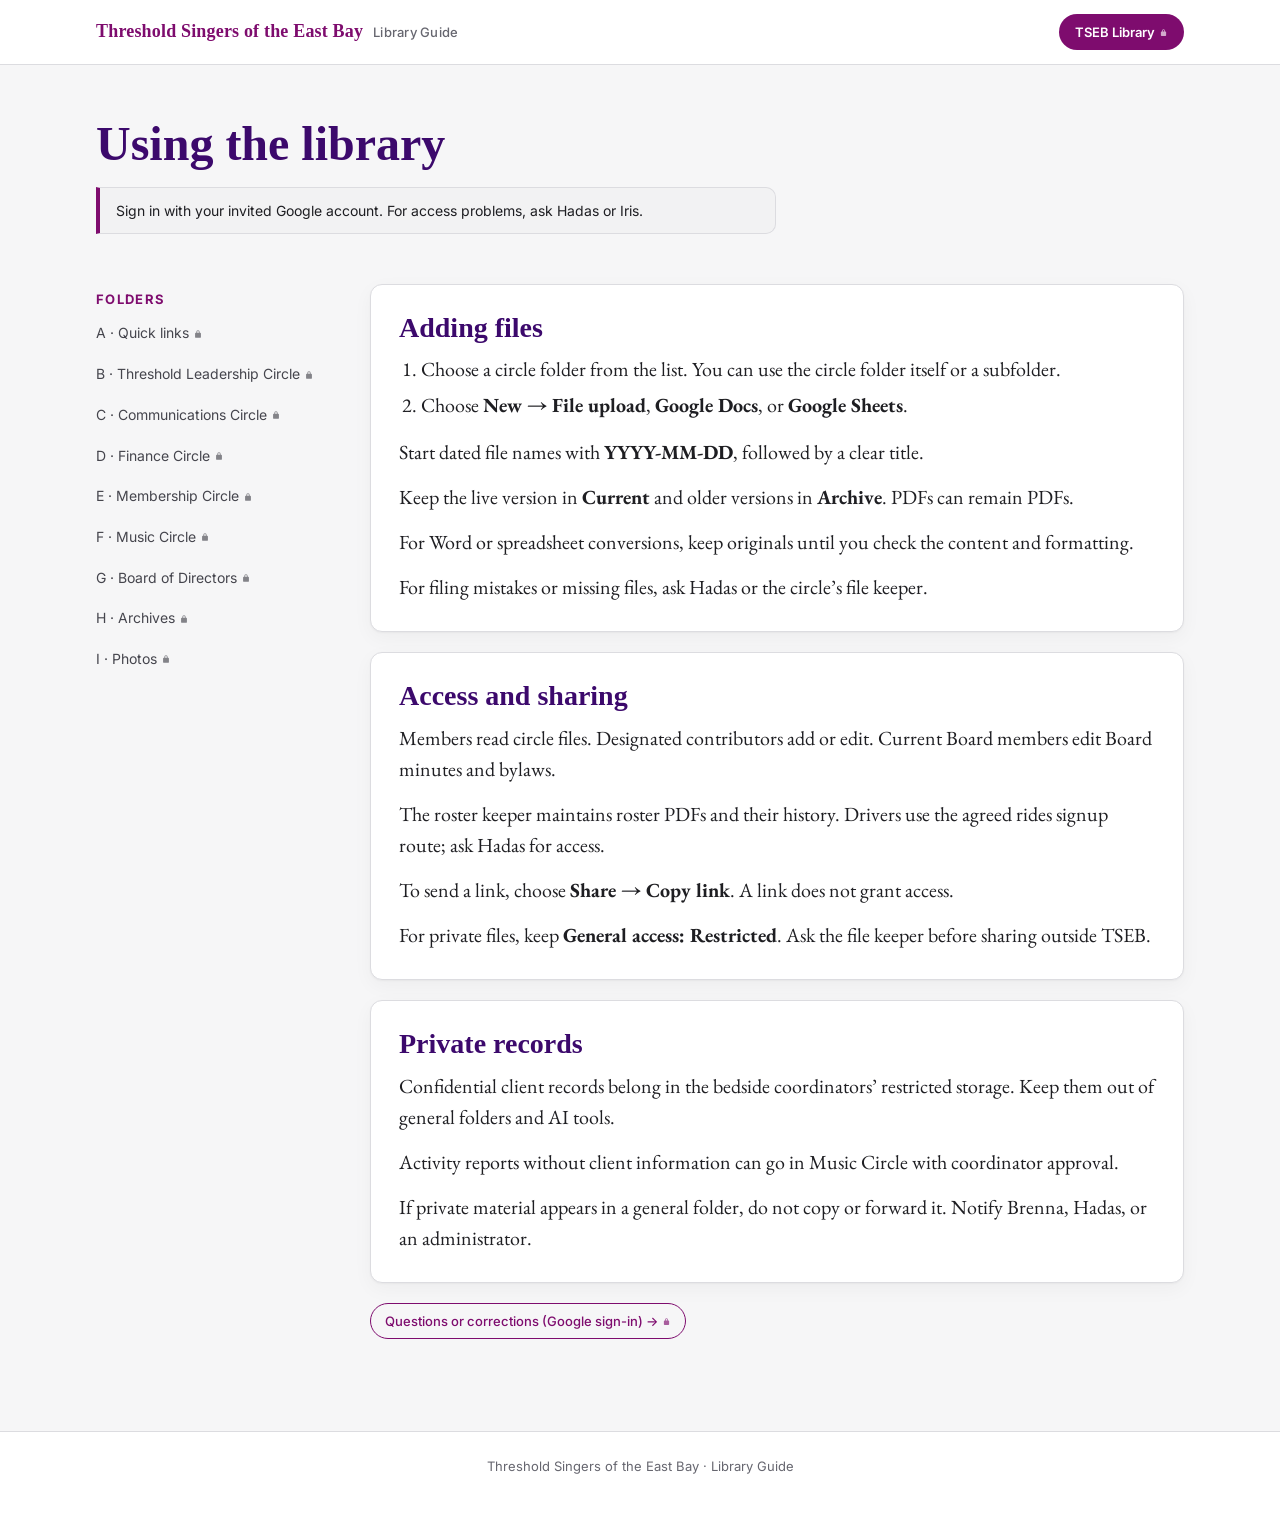
==== commit 5c3ed023: "docs: simplify library navigation and assess rides app" ====
--- a/guide/index.html
+++ b/guide/index.html
@@ -3,7 +3,7 @@
 <head>
 <meta charset="utf-8">
 <meta name="viewport" content="width=device-width, initial-scale=1">
-<title>The TSEB Library Guide</title>
+<title>Library Guide — Threshold Singers of the East Bay</title>
 <meta name="description" content="Find, add, and manage files in the TSEB Shared Drive.">
 <meta name="theme-color" content="#7E0C6E">
 <link rel="preconnect" href="https://fonts.googleapis.com">
@@ -117,67 +117,25 @@
 .copy{float:right;margin:0 0 6px 10px;font-family:var(--sans);font-size:12px;font-weight:600;color:var(--accent);background:transparent;border:1px solid var(--accent);border-radius:50px;padding:4px 12px;cursor:pointer}
 .copy:hover{background:var(--accent);color:var(--on-accent)}
 table{min-width:0}.draft-banner{background:var(--paper-2);border-bottom:2px solid var(--accent);padding:12px 16px;text-align:center;font-family:var(--sans);font-size:14px;line-height:1.5}
+nav.toc h2{font-family:var(--sans);font-size:13px;letter-spacing:.1em;text-transform:uppercase;margin:0 0 8px;color:var(--accent)}
+nav.toc ol{display:block;overflow:visible;padding:0}nav.toc li a{white-space:normal;border:0;border-radius:0;background:transparent;padding:7px 0}
+@media(max-width:959px){nav.toc{background:var(--card);border:1px solid var(--rule);border-radius:12px;padding:20px}}
 </style>
 </head>
-<body>
-<header class="top"><div class="bar"><div class="mark">Threshold Singers of the East Bay<span>Library Guide</span></div><a class="pillbtn" href="https://drive.google.com/drive/folders/0AJCkSG7eGU1hUk9PVA">Open Shared Drive</a></div></header>
-<div class="hero"><div class="eyebrow">Member guide</div><h1>The TSEB Library Guide</h1><p class="lede">Find and add TSEB files.</p>
-<p class="signin">Use the Google account that received your invitation. If Google says “You need permission,” ask Hadas about access.</p></div>
-<div class="wrap"><nav class="toc" aria-label="Contents"><ol><li><a href="#what">1. The library</a></li><li><a href="#add">2. Adding a file</a></li><li><a href="#find">3. Finding things</a></li><li><a href="#access">4. Access and sharing</a></li><li><a href="#sensitive">5. Private records</a></li></ol></nav><main>
-<section id="what"><h2><span class="num">1</span>The library</h2>
-<p>TSEB owns the shared library. Its folders follow circles A–I. Each circle is responsible for an area such as Music, Membership, or Finance.</p>
-<p>Open <a href="https://drive.google.com/drive/folders/0AJCkSG7eGU1hUk9PVA">TSEB Shared Drive</a>, then <a href="https://drive.google.com/drive/folders/1wiXzm1CPQGpaUWhbvn0Ks03SD0EMzbuI">TSEB Library</a>.</p>
-<figure><svg viewBox="0 0 760 170" role="img" aria-labelledby="member-flow-title"><title id="member-flow-title">Sign in with your invited Google account, choose your circle folder, then add a file directly.</title>
-<defs><marker id="flow-arrow" viewBox="0 0 10 10" refX="9" refY="5" markerWidth="7" markerHeight="7" orient="auto"><path d="M0,0 L10,5 L0,10 z" class="arrowhead"/></marker></defs>
-<rect class="box" x="10" y="30" width="210" height="95" rx="2"/><text class="t b" x="115" y="67" text-anchor="middle">Your Google account</text><text class="t s" x="115" y="90" text-anchor="middle">use your invitation</text>
-<path class="line" d="M220 78 L270 78" marker-end="url(#flow-arrow)"/>
-<rect class="box accent" x="275" y="30" width="210" height="95" rx="2"/><text class="t b" x="380" y="67" text-anchor="middle">Your circle folder</text><text class="t s" x="380" y="90" text-anchor="middle">choose where the file belongs</text>
-<path class="line" d="M485 78 L535 78" marker-end="url(#flow-arrow)"/>
-<rect class="box" x="540" y="30" width="210" height="95" rx="2"/><text class="t b" x="645" y="67" text-anchor="middle">Add or create a file</text><text class="t s" x="645" y="90" text-anchor="middle">directly in Google Drive</text></svg>
-</figure>
-<p class="feedback"><a href="https://docs.google.com/document/d/1DibIwgLgc12V3TPyRey9dV_jzhb4A3W62BdHbX6sdco/edit?tab=t.7llmhcqlfxnx">Questions or comments (Google sign-in) →</a></p></section>
-<section id="add"><h2><span class="num">2</span>Adding a file</h2>
-<ol class="steps"><li>Sign in with your invited Google account.</li><li>Open <b>TSEB Shared Drive → TSEB Library</b>.</li><li>Choose the circle folder that fits your file. A subfolder is optional.</li><li>For an existing file, choose <b>New → File upload</b>.</li><li>For a new document, choose <b>New → Google Docs</b> or <b>New → Google Sheets</b>.</li></ol>
-<p>Music, recordings, photos, and meeting notes use the same steps.</p>
-<h3>Names and formats</h3><p>Use a clear title. Start dated file names with year-month-day: <b>2026-10-24 Communications Circle Meeting</b>.</p>
-<p>Word files can become Google Docs, and spreadsheets can become Google Sheets. Keep originals until you check the content and formatting.</p>
-<p>PDFs can remain PDFs. The roster keeper provides replacement PDFs and keeps past rosters as history.</p>
-<p>For missing upload options or filing mistakes, ask Hadas or your circle’s file keeper. Keep your original until you know where to put it.</p>
-<p>For a file in the wrong folder, ask the file keeper to correct its location. Do not delete it.</p>
-<p class="feedback"><a href="https://docs.google.com/document/d/1DibIwgLgc12V3TPyRey9dV_jzhb4A3W62BdHbX6sdco/edit?tab=t.zgen7h57se3p">Questions or comments (Google sign-in) →</a></p></section>
-<section id="find"><h2><span class="num">3</span>Finding things</h2>
-<p>Browse a circle folder or use Google Drive search. Try a title, topic, or date.</p>
-<p>The <a href="https://docs.google.com/document/d/1sq5wHFshfHq9oZn7XgRyAP9HtceHcmR6ena47ZkvFms/edit">Library FAQ</a> answers common questions and links to meeting notes. Use those links to read the original decisions.</p>
-<h3>Library folder map</h3><p>The map opens circle folders directly. Click a folder name to open it in Google Drive.</p>
-<details><summary>Show the A–I folder map — click the triangle to expand</summary><ul class="fmap">
-  <li><a href="https://drive.google.com/drive/folders/1hkeiIVgQlSr75RXOYOpxT0qPDjnwWt1C"><b>A Quick links</b></a> — Roster, current rehearsal roles, rides, calendar.<div class="kids"><a href="https://drive.google.com/drive/folders/1hDI15Jz4vhw5_GOFv8UN29UTAmKJX6Zj">Current rehearsal roles</a>, <a href="https://drive.google.com/drive/folders/110x9J805cyCPJ5mtycw8v3qhDLUINs3n">Process for Becoming a Bedside Singer</a>, <a href="https://drive.google.com/drive/folders/1Qprzc9CBP8NmvtHljEeIfNNV6nXsmNBH">Rides to rehearsals</a>, <a href="https://drive.google.com/drive/folders/1mMXGk3rNmW2yUDEsXp1NWDq-ulsIE6nq">Roster</a></div></li>
-  <li><a href="https://drive.google.com/drive/folders/1SEDtuGPIsVfyPe_wb26kTDcNuoHAFV9r"><b>B Threshold Leadership Circle</b></a> — TLC meetings, planning, governance.<div class="kids"><a href="https://drive.google.com/drive/folders/1obTNZWgc5J0L3MQvLhCzsFh5wQNnM-MV">Meeting Agendas and Minutes</a>, <a href="https://drive.google.com/drive/folders/1RFUOqQv97BrX8UJbXi5wSYweR8s_vMZW">Strategic planning</a></div></li>
-  <li><a href="https://drive.google.com/drive/folders/18JvNEy-C6QmsKCBuvy05JJItjjlHqypJ"><b>C Communications Circle</b></a> — Outreach, website, file-sharing project, reports.<div class="kids"><a href="https://drive.google.com/drive/folders/1Q7xLaYqfpaUXDp6L5oyiZ7pprbKqrUiQ">Circle Meeting Agendas and Minutes</a>, <a href="https://drive.google.com/drive/folders/1NwXoaBkL5h_ao_VJfpSLY9TFhEdxIg4g">Circle membership</a>, <a href="https://drive.google.com/drive/folders/1rEDsIvMxsL2QHot2-KBYWikl5HGVOZIT">Internal Communication</a>, <a href="https://drive.google.com/drive/folders/19KUlqJudMxXfQA6GoVmL70zrw-Bh7cxO">Reports</a>, <a href="https://drive.google.com/drive/folders/1RGSF-q-AImu_BA5vYJdWnwnV-oja2bso">Team File-Sharing Project</a>, <a href="https://drive.google.com/drive/folders/1EUMGYcpuIiiWhUfK0eVXVETBeKQlst04">Team Outreach</a>, <a href="https://drive.google.com/drive/folders/1WNmNoh2ah8BkebIqvV6Vf4qIqumhm80-">Team Web site revision</a></div></li>
-  <li><a href="https://drive.google.com/drive/folders/1zOoHl3DoAhuC_cF0UGfSLdV2p0R6LAaZ"><b>D Finance Circle</b></a> — Budgets and finance reports by year.<div class="kids"><a href="https://drive.google.com/drive/folders/1Rd5Sl0G-wCS8C2guN44SCF-2a5ayvn9j">Budgets</a>, <a href="https://drive.google.com/drive/folders/1T1d25yxhqm3i9-Oe7-VhqNLfM4vf4YaK">Circle Meeting Agendas and Minutes</a>, <a href="https://drive.google.com/drive/folders/1K6A-ykeB2o4nA8OK1TLzBQwiZPtY2PC5">Circle membership</a>, <a href="https://drive.google.com/drive/folders/1MvcpT1qmM_XDIA2XbjF4pXYpESkQGsJo">Finance reports</a></div></li>
-  <li><a href="https://drive.google.com/drive/folders/1vmbwDPa-Op4EBg-a5n-I4Pb1txP2Q7RM"><b>E Membership Circle</b></a> — Newcomers and buddies, workshops, rosters, inclusivity, picnic.<div class="kids"><a href="https://drive.google.com/drive/folders/15EiOEsLbhCSgky0k2530zb2hQUTuSVPB">Accessibility Team</a>, <a href="https://drive.google.com/drive/folders/1NjZDiTDZ_BMzBw0OcOCfyO6gGNc18BPM">Community Building and Support Team</a>, <a href="https://drive.google.com/drive/folders/1QvItkryQG5dp5_eCHAQ3kC0fXUX-hR3r">Diversity Team</a>, <a href="https://drive.google.com/drive/folders/18nJP9k46tWDpvK8yQ3EhKPp6PFF7i1H6">Member names and email addresses</a>, <a href="https://drive.google.com/drive/folders/1NL6KOsuGcF2vyMIjSkM6eI4UDSX13ryk">Onboarding, Engagement and Retention Team</a>, <a href="https://drive.google.com/drive/folders/1QxuFV5ivFZsGti2smAromOzAcXjzzvxa">Picnic and Social Activities team</a>, <a href="https://drive.google.com/drive/folders/1bqjarMceLlcxyN5W6yQmI6UT8JWmbcvU">Singer Rosters</a>, <a href="https://drive.google.com/drive/folders/1hAXHiQ3OSvta0tNeSBD5_olnknJnbNeD">Workshop Team</a></div></li>
-  <li><a href="https://drive.google.com/drive/folders/1q_GZLay5yZ_zkmW0wWw6GllI-9ArrThZ"><b>F Music Circle</b></a> — Songbook and recordings, rehearsal roles, bedside roles, meetings.<div class="kids"><a href="https://drive.google.com/drive/folders/1BgJMNPP0HACM5Qk2bUG6FkFRq7LWBKBL">Bedside singers and anchors</a>, <a href="https://drive.google.com/drive/folders/1E8f_q1tXu-sxsK3T8ll4cEBr1jyuOdiD">Circle Meeting Agendas and Minutes</a>, <a href="https://drive.google.com/drive/folders/1Z_vOpeuuUdj83j6DmyzBWmR2OFg-qSap">Circle membership</a>, <a href="https://drive.google.com/drive/folders/1TfpD1p5QECXYKLg619Ie8UvVv_P3blCS">Rehearsal Roles Signup</a>, <a href="https://drive.google.com/drive/folders/1ZRJrGuaUZ-6dw_65mO92M0d8PrWyxJ6s">Song repertoire</a></div></li>
-  <li><a href="https://drive.google.com/drive/folders/1yzvmf1nTJl-g7JIbOhBPVyhkEN1YEM3A"><b>G Board of Directors</b></a> — Board minutes and bylaws.<div class="kids"><a href="https://drive.google.com/drive/folders/17c_Pf97la3CkgbR0m0_4hpIzd5I1HNqx">Meeting Agendas and Minutes</a>, <a href="https://drive.google.com/drive/folders/1TgtkEZO3MfSw1P4HpO0Yvty5u1E_KofH">TSEB Bylaws</a></div></li>
-  <li><a href="https://drive.google.com/drive/folders/1BTik81VgfoJ4NotMxqF982_fbqLeEzuv"><b>H Archives</b></a> — Business meetings before 2026, history, superseded forms.<div class="kids"><a href="https://drive.google.com/drive/folders/1tfkgWhi3bBcI1-srwKYtZO_l1z6B9sVU">Governance pre-2026 (Business Meetings prior to 2026)</a>, <a href="https://drive.google.com/drive/folders/10LwWY_b0KwzNpYTlCzu8FD4HYKXH7yzC">History and press</a>, <a href="https://drive.google.com/drive/folders/1u3XFF6KkIPQX1_A3tiy-EjW0neDYbB0F">Superseded forms</a></div></li>
-  <li><a href="https://drive.google.com/drive/folders/185fjByGWMXXvHDi7LyK2Ph5n9vf43Xb9"><b>I Photos</b></a> — Photos.</li>
-  </ul></details>
-<p>A shortcut points to the same original file from another folder. It does not give anyone extra access.</p>
-<p>If a file is missing, ask Hadas or your circle’s file keeper.</p>
-<p class="feedback"><a href="https://docs.google.com/document/d/1DibIwgLgc12V3TPyRey9dV_jzhb4A3W62BdHbX6sdco/edit?tab=t.sywesztf0310">Questions or comments (Google sign-in) →</a></p></section>
-<section id="access"><h2><span class="num">4</span>Access and sharing</h2>
-<div class="table-wrap"><table><thead><tr><th>Area</th><th>Intended access</th></tr></thead><tbody>
-<tr><td>Circle folders</td><td>Members read. Designated circle contributors add or edit.</td></tr>
-<tr><td>Board minutes and bylaws</td><td>Members read. Current Board members edit.</td></tr>
-<tr><td>Rosters and rides</td><td>Approved members read. The file keeper edits.</td></tr>
-</tbody></table></div>
-<p>Google Drive permissions determine your access. For access problems, ask Hadas or Iris.</p>
-<p>Files can inherit access from their folder or Shared Drive. You do not need the administrator’s password or a separate TSEB login.</p>
+<body><header class="top"><div class="bar"><div class="mark">Threshold Singers of the East Bay<span>Library Guide</span></div><a class="pillbtn" href="https://drive.google.com/drive/folders/1wiXzm1CPQGpaUWhbvn0Ks03SD0EMzbuI">TSEB Library</a></div></header>
+<div class="hero"><h1>Using the library</h1><p class="signin">Sign in with your invited Google account. For access problems, ask Hadas or Iris.</p></div>
+<div class="wrap"><nav class="toc" aria-label="Library folders"><h2>Folders</h2><ol><li><a href="https://drive.google.com/drive/folders/1hkeiIVgQlSr75RXOYOpxT0qPDjnwWt1C">A · Quick links</a></li><li><a href="https://drive.google.com/drive/folders/1SEDtuGPIsVfyPe_wb26kTDcNuoHAFV9r">B · Threshold Leadership Circle</a></li><li><a href="https://drive.google.com/drive/folders/18JvNEy-C6QmsKCBuvy05JJItjjlHqypJ">C · Communications Circle</a></li><li><a href="https://drive.google.com/drive/folders/1zOoHl3DoAhuC_cF0UGfSLdV2p0R6LAaZ">D · Finance Circle</a></li><li><a href="https://drive.google.com/drive/folders/1vmbwDPa-Op4EBg-a5n-I4Pb1txP2Q7RM">E · Membership Circle</a></li><li><a href="https://drive.google.com/drive/folders/1q_GZLay5yZ_zkmW0wWw6GllI-9ArrThZ">F · Music Circle</a></li><li><a href="https://drive.google.com/drive/folders/1yzvmf1nTJl-g7JIbOhBPVyhkEN1YEM3A">G · Board of Directors</a></li><li><a href="https://drive.google.com/drive/folders/1BTik81VgfoJ4NotMxqF982_fbqLeEzuv">H · Archives</a></li><li><a href="https://drive.google.com/drive/folders/185fjByGWMXXvHDi7LyK2Ph5n9vf43Xb9">I · Photos</a></li></ol></nav><main>
+<section id="add"><h2>Adding files</h2><ol class="steps"><li>Choose a circle folder from the list. You can use the circle folder itself or a subfolder.</li><li>Choose <b>New → File upload</b>, <b>Google Docs</b>, or <b>Google Sheets</b>.</li></ol>
+<p>Start dated file names with <b>YYYY-MM-DD</b>, followed by a clear title.</p>
+<p>Keep the live version in <b>Current</b> and older versions in <b>Archive</b>. PDFs can remain PDFs.</p>
+<p>For Word or spreadsheet conversions, keep originals until you check the content and formatting.</p>
+<p>For filing mistakes or missing files, ask Hadas or the circle’s file keeper.</p></section>
+<section id="access"><h2>Access and sharing</h2><p>Members read circle files. Designated contributors add or edit. Current Board members edit Board minutes and bylaws.</p>
+<p>The roster keeper maintains roster PDFs and their history. Drivers use the agreed rides signup route; ask Hadas for access.</p>
 <p>To send a link, choose <b>Share → Copy link</b>. A link does not grant access.</p>
-<p>For private files, keep <b>General access: Restricted</b>. Ask the file keeper before sharing outside TSEB.</p>
-<p class="feedback"><a href="https://docs.google.com/document/d/1DibIwgLgc12V3TPyRey9dV_jzhb4A3W62BdHbX6sdco/edit?tab=t.hy5jbo3kj4pp">Questions or comments (Google sign-in) →</a></p></section>
-<section id="sensitive"><h2><span class="num">5</span>Private records</h2>
-<p>Brenna and the second bedside coordinator manage confidential client records. Keep these records out of general folders and AI tools.</p>
-<p>Ask the bedside coordinator for the approved restricted location. Workspace administrators can retain administrative access.</p>
-<p>With coordinator approval, bedside activity reports without confidential client information can go in the Music Circle.</p>
-<p>If private material appears in a general folder, do not copy or forward it. Notify Hadas, Brenna, or an administrator.</p>
-<p class="feedback"><a href="https://docs.google.com/document/d/1DibIwgLgc12V3TPyRey9dV_jzhb4A3W62BdHbX6sdco/edit?tab=t.631bn1122er1">Questions or comments (Google sign-in) →</a></p></section>
-</main></div><footer>The TSEB Library Guide · TSEB member instructions</footer></body></html>+<p>For private files, keep <b>General access: Restricted</b>. Ask the file keeper before sharing outside TSEB.</p></section>
+<section id="sensitive"><h2>Private records</h2><p>Confidential client records belong in the bedside coordinators’ restricted storage. Keep them out of general folders and AI tools.</p>
+<p>Activity reports without client information can go in Music Circle with coordinator approval.</p>
+<p>If private material appears in a general folder, do not copy or forward it. Notify Brenna, Hadas, or an administrator.</p></section>
+<p class="feedback"><a href="https://docs.google.com/document/d/1DibIwgLgc12V3TPyRey9dV_jzhb4A3W62BdHbX6sdco/edit">Questions or corrections (Google sign-in) →</a></p>
+</main></div><footer>Threshold Singers of the East Bay · Library Guide</footer></body></html>
